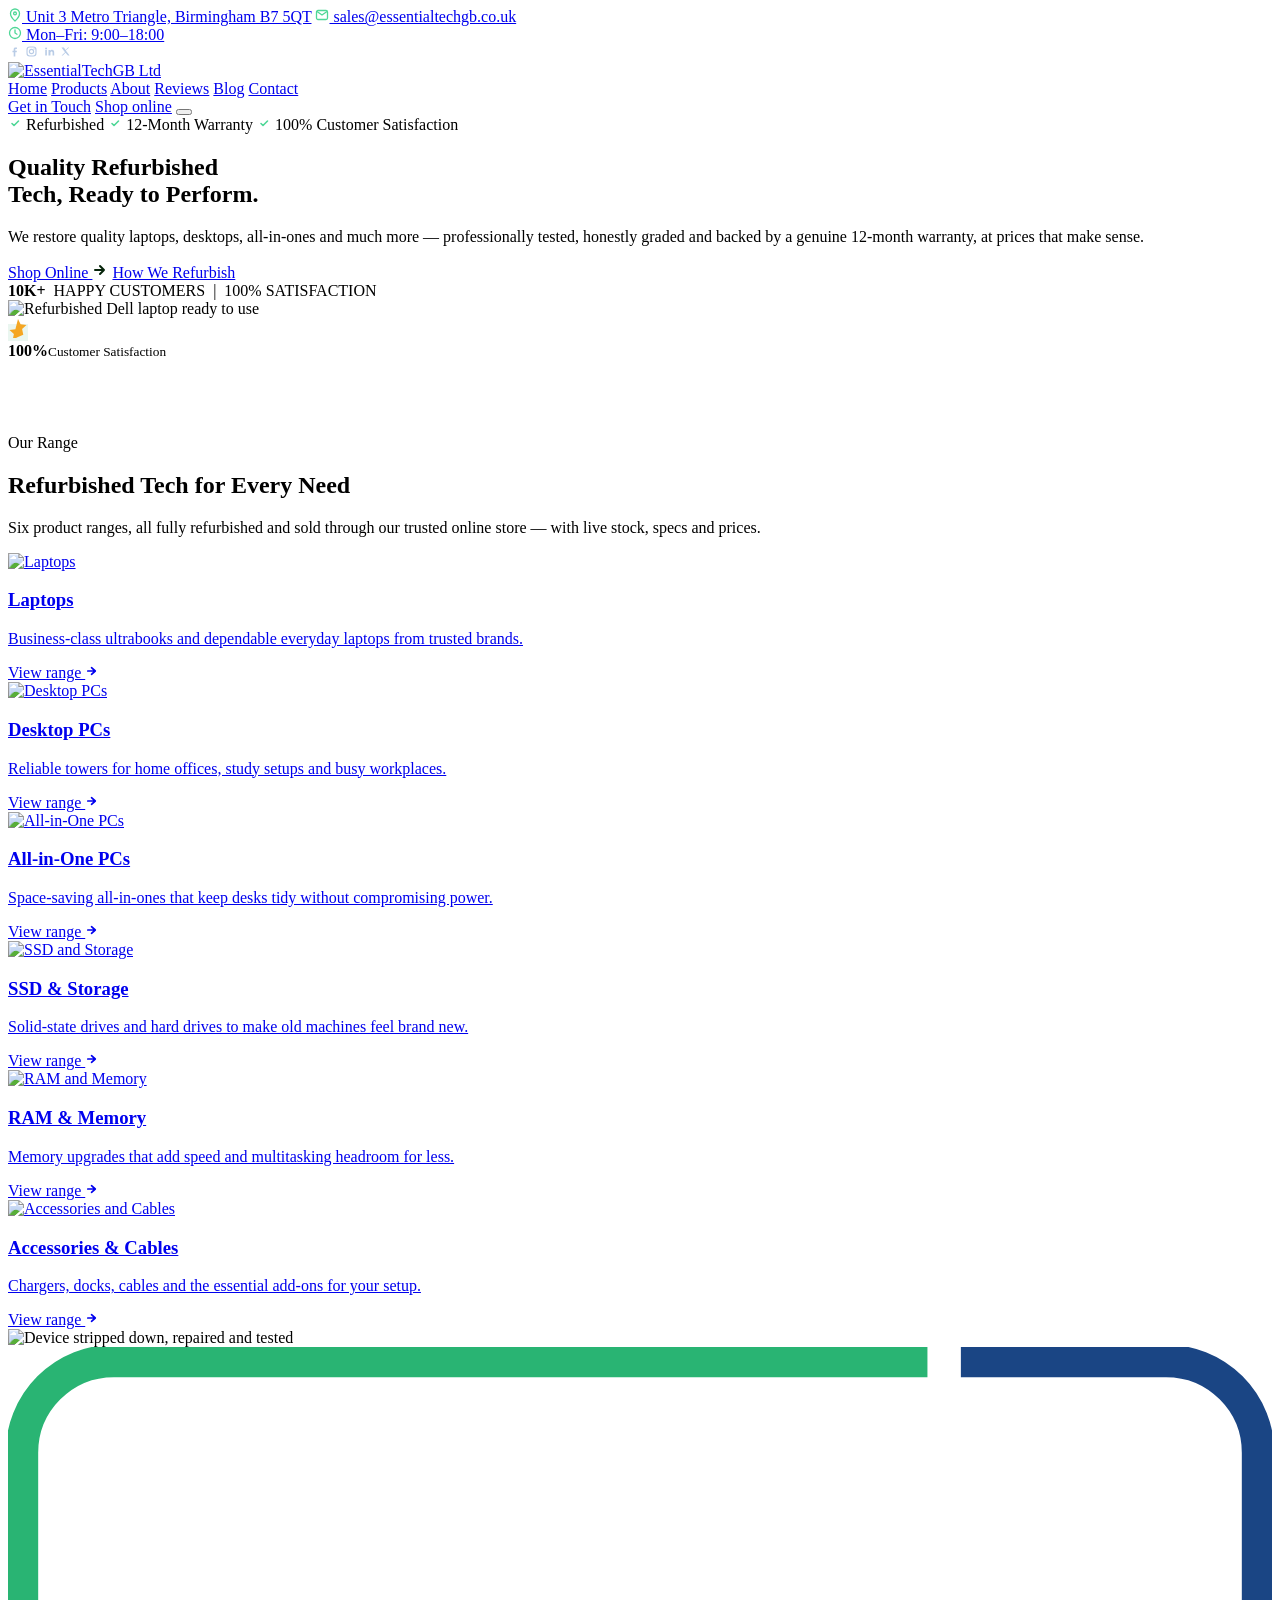
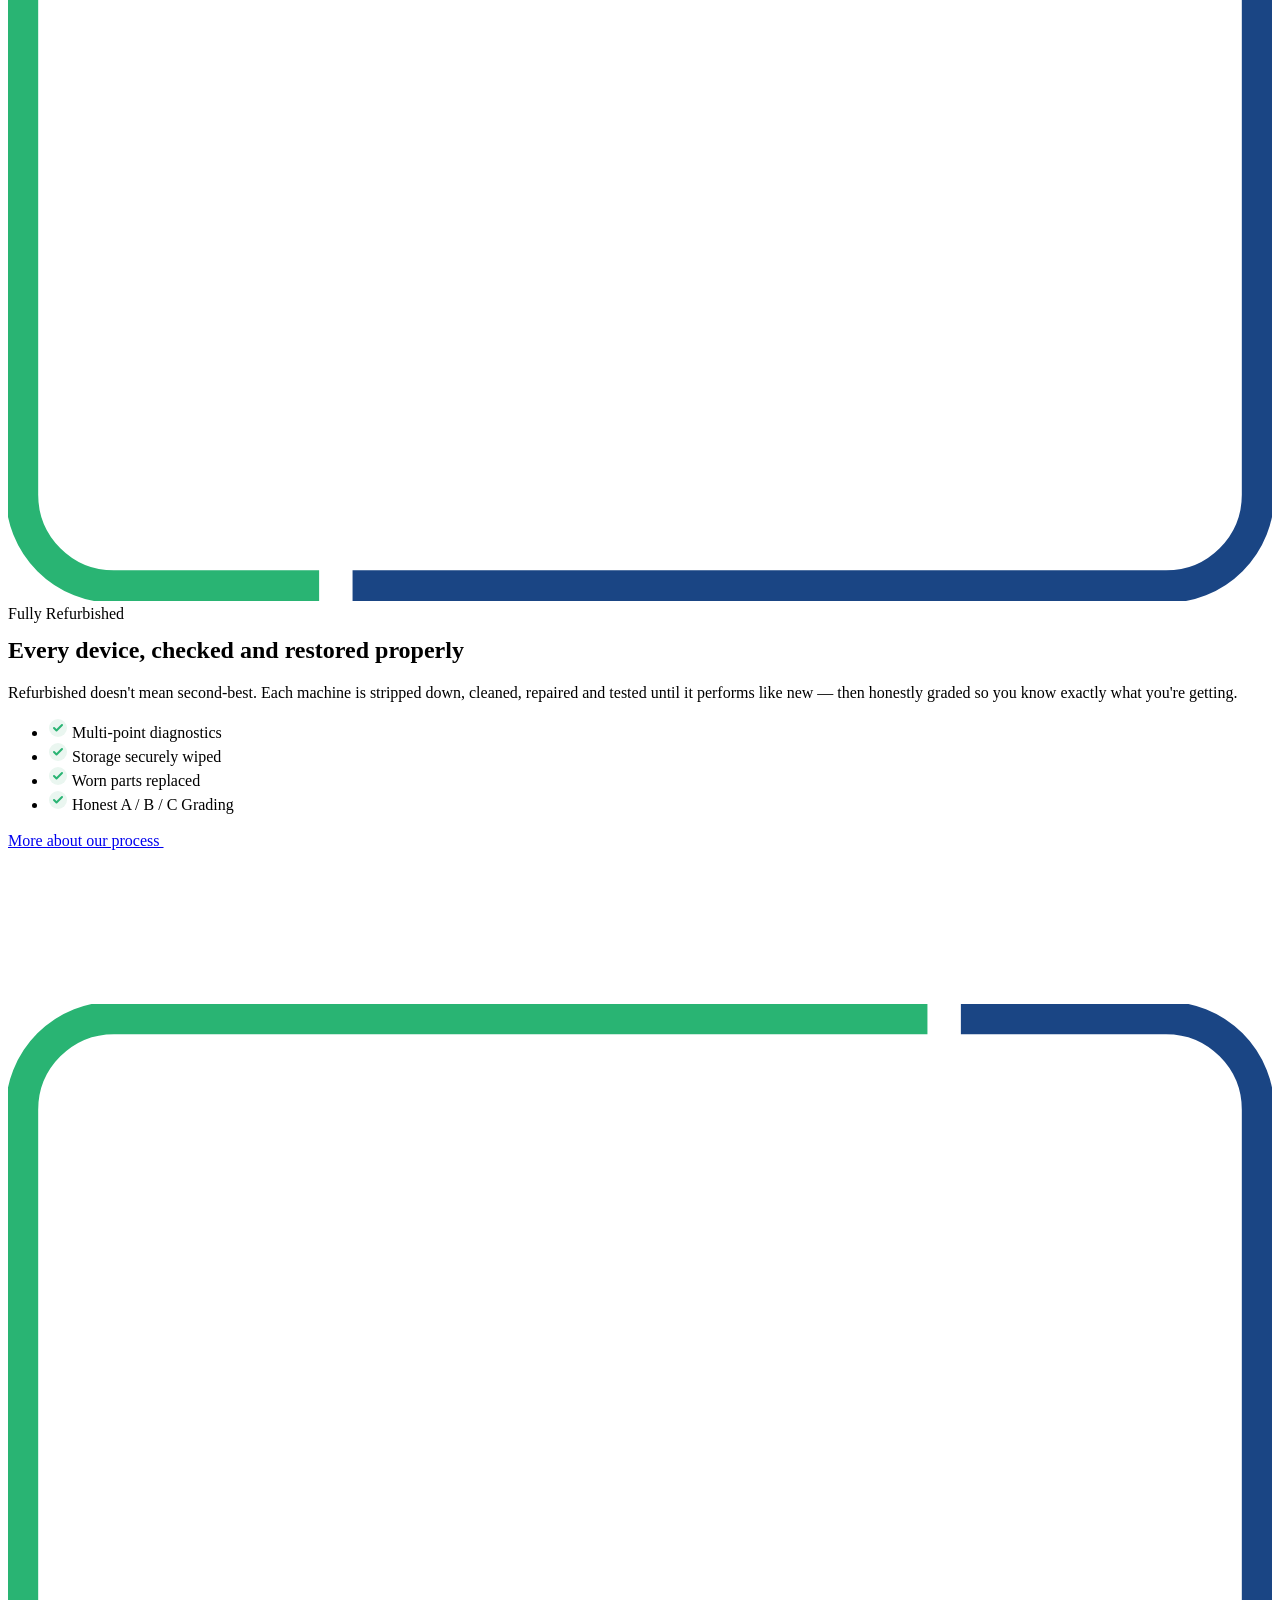
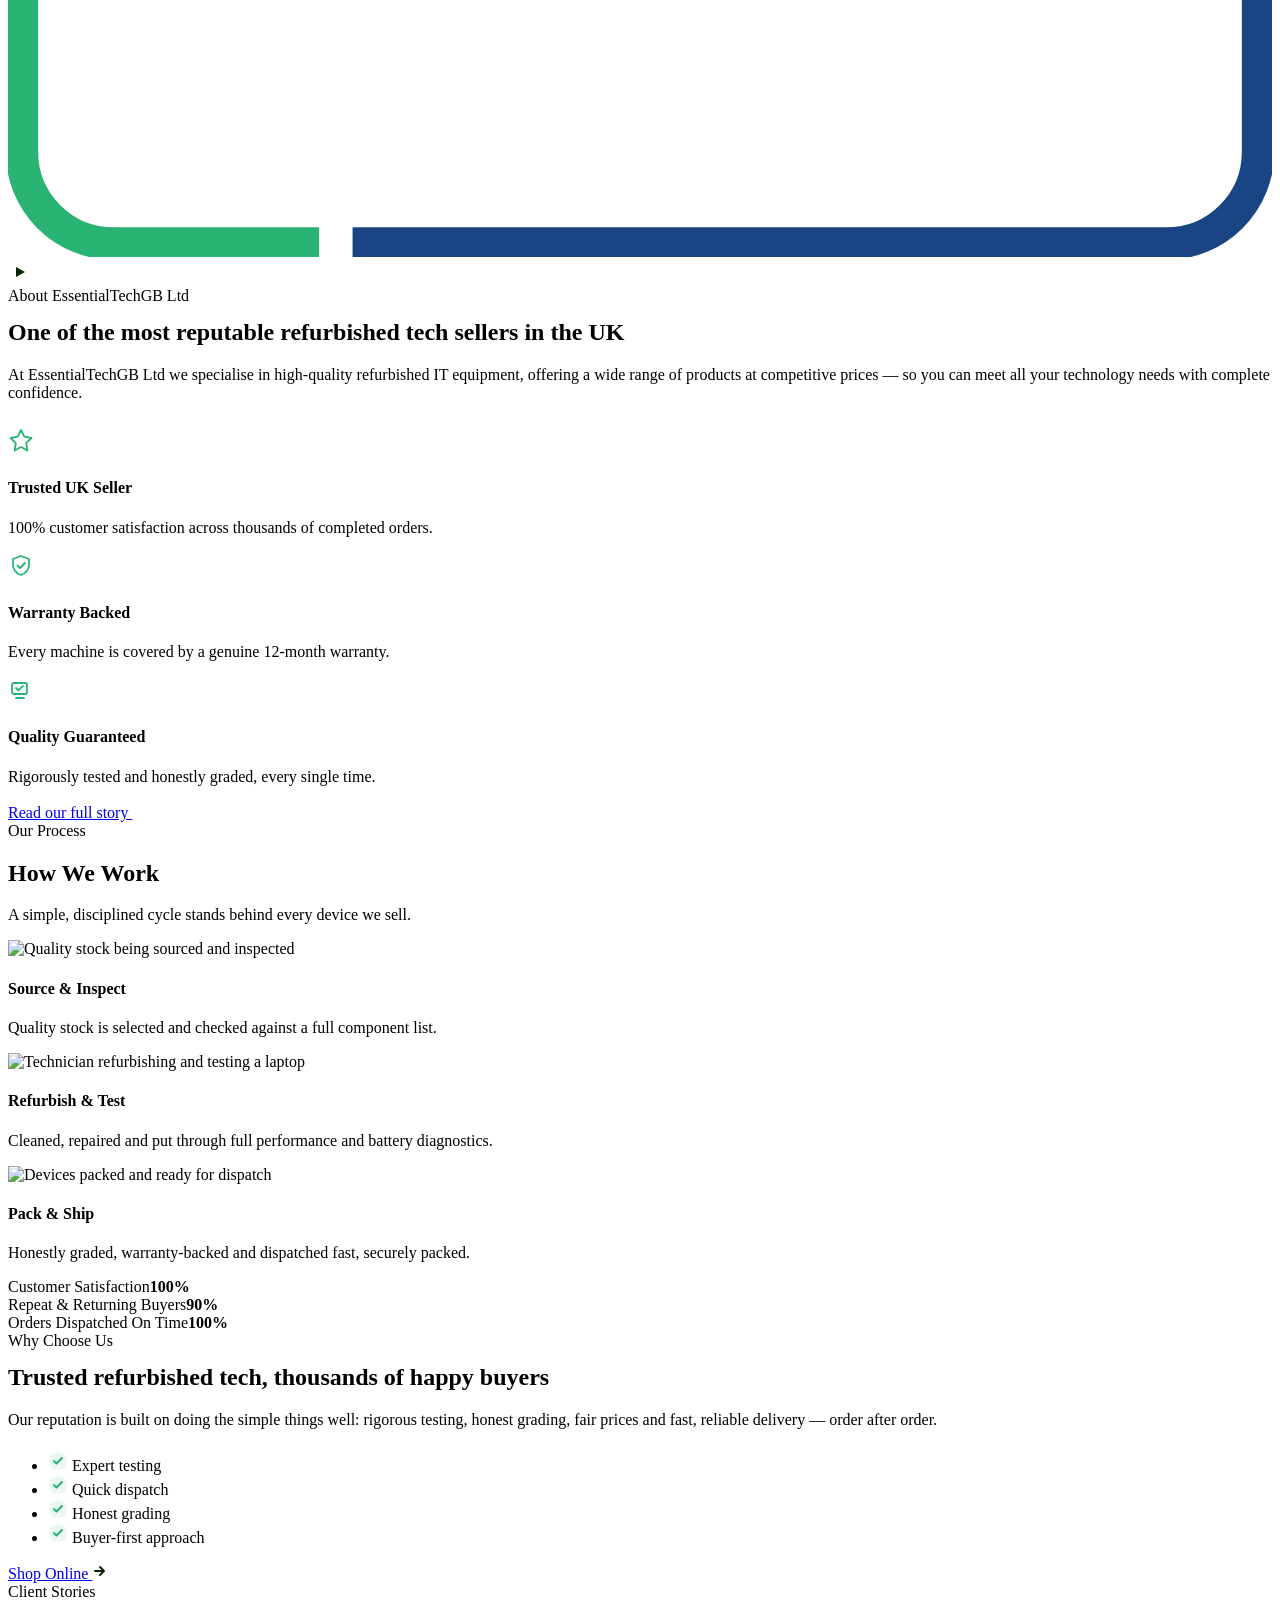
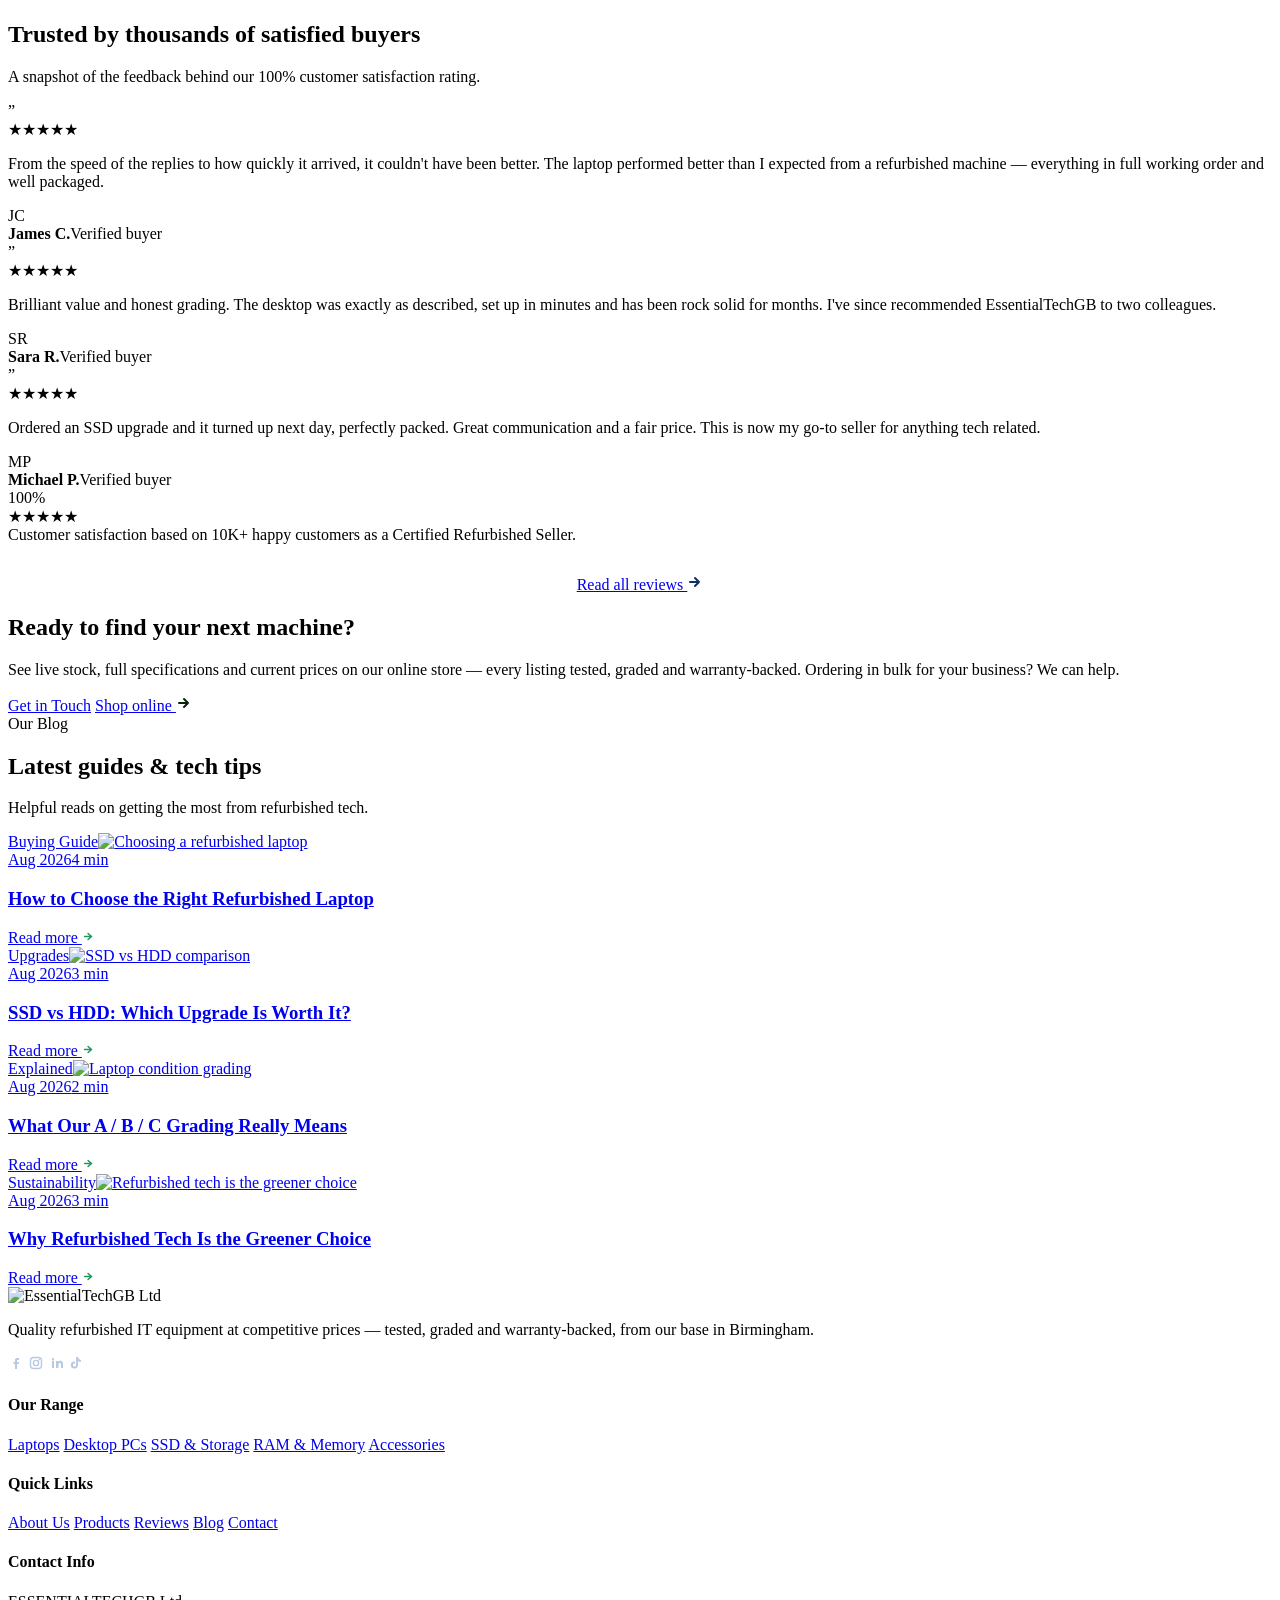
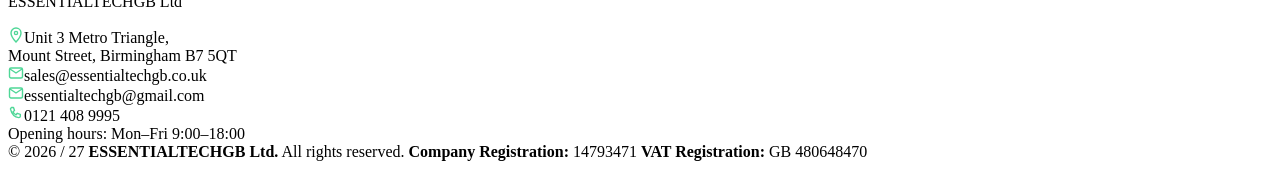
==== index.html @ 32bff48b "Add files via upload" ====
<!DOCTYPE html>
<html lang="en">
<head>
<meta charset="UTF-8">
<meta name="viewport" content="width=device-width, initial-scale=1.0">
<title>EssentialTechGB Ltd — Quality Refurbished IT Equipment | Birmingham</title>
<meta name="description" content="EssentialTechGB Ltd — quality refurbished laptops, desktops and accessories, tested, graded and backed by a 12-month warranty. Birmingham, UK.">
<link rel="preconnect" href="https://fonts.googleapis.com">
<link rel="preconnect" href="https://fonts.gstatic.com" crossorigin>
<link href="https://fonts.googleapis.com/css2?family=Poppins:wght@400;500;600;700;800&family=Open+Sans:wght@400;500;600;700&display=swap" rel="stylesheet">
<link rel="stylesheet" href="css/style.css">
</head>
<body>

<!-- TOP BAR -->
<div class="topbar">
  <div class="wrap">
    <div class="tb-l">
      <a href="contact.html"><svg width="14" height="14" viewBox="0 0 14 14" fill="none"><path d="M7 1c2.5 0 4.5 2 4.5 4.5C11.5 9 7 13 7 13S2.5 9 2.5 5.5C2.5 3 4.5 1 7 1z" stroke="#4FD797" stroke-width="1.3"/><circle cx="7" cy="5.4" r="1.4" stroke="#4FD797" stroke-width="1.3"/></svg> Unit 3 Metro Triangle, Birmingham B7 5QT</a>
      <a href="mailto:sales@essentialtechgb.co.uk"><svg width="14" height="14" viewBox="0 0 14 14" fill="none"><rect x="1.5" y="2.5" width="11" height="9" rx="1.5" stroke="#4FD797" stroke-width="1.3"/><path d="M2 3.5L7 7l5-3.5" stroke="#4FD797" stroke-width="1.3"/></svg> sales@essentialtechgb.co.uk</a>
    </div>
    <div class="tb-r">
      <a href="#"><svg width="14" height="14" viewBox="0 0 14 14" fill="none"><circle cx="7" cy="7" r="5.5" stroke="#4FD797" stroke-width="1.3"/><path d="M7 4v3l2 1.2" stroke="#4FD797" stroke-width="1.3" stroke-linecap="round"/></svg><span> Mon–Fri: 9:00–18:00</span></a>
      <div class="soc">
        <a href="#" aria-label="Facebook"><svg width="13" height="13" viewBox="0 0 16 16" fill="#B9CCE6"><path d="M9 5.5V7h2l-.3 2H9v5H7V9H5.5V7H7V5.2C7 3.7 7.8 3 9.2 3H11v2H9.6c-.4 0-.6.2-.6.5z"/></svg></a>
        <a href="#" aria-label="Instagram"><svg width="13" height="13" viewBox="0 0 16 16" fill="none"><rect x="2.5" y="2.5" width="11" height="11" rx="3.2" stroke="#B9CCE6" stroke-width="1.4"/><circle cx="8" cy="8" r="2.6" stroke="#B9CCE6" stroke-width="1.4"/><circle cx="11.2" cy="4.8" r=".8" fill="#B9CCE6"/></svg></a>
        <a href="#" aria-label="LinkedIn"><svg width="13" height="13" viewBox="0 0 16 16" fill="#B9CCE6"><path d="M4 6h2v7H4V6zm1-3a1.2 1.2 0 110 2.4A1.2 1.2 0 015 3zm3 3h2v1c.4-.7 1.2-1.2 2.3-1.2 2 0 2.7 1.2 2.7 3.3V13h-2V9.5c0-.9-.3-1.6-1.2-1.6s-1.4.7-1.4 1.6V13H8V6z"/></svg></a>
        <a href="#" aria-label="X"><svg width="13" height="13" viewBox="0 0 16 16" fill="#B9CCE6"><path d="M3 3l4.4 6L3.2 13h1.5l3.3-3.6L11 13h2l-4.6-6.3L12.6 3h-1.5L8.2 6.3 6 3H3z"/></svg></a>
      </div>
    </div>
  </div>
</div>

<!-- HEADER -->
<header id="header">
  <div class="wrap">
    <a class="brand" href="index.html"><img src="assets/images/logo.png" alt="EssentialTechGB Ltd"></a>
    <nav class="mainnav" id="nav">
      <a href="index.html" class="active">Home</a>
      <a href="products.html">Products</a>
      <a href="about.html">About</a>
      <a href="reviews.html">Reviews</a>
      <a href="blog.html">Blog</a>
      <a href="contact.html">Contact</a>
    </nav>
    <div class="head-right">
      <a class="btn btn-outline btn-sm" href="contact.html?type=quote">Get in Touch</a>
      <a class="btn btn-primary btn-sm" href="https://www.ebay.co.uk/str/everydayneed" target="_blank" rel="noopener">Shop online</a>
      <button class="burger" id="burger" aria-label="Menu"><span></span><span></span><span></span></button>
    </div>
  </div>
</header>

<!-- HERO -->
<section class="hero" id="top">
  <div class="wrap">
    <div class="hero-copy">
      <div class="pills reveal">
        <span class="pill"><svg width="14" height="14" viewBox="0 0 14 14" fill="none"><path d="M4 7.5l2 2 4.5-4.5" stroke="#4FD797" stroke-width="1.6" stroke-linecap="round" stroke-linejoin="round"/></svg> Refurbished</span>
        <span class="pill"><svg width="14" height="14" viewBox="0 0 14 14" fill="none"><path d="M4 7.5l2 2 4.5-4.5" stroke="#4FD797" stroke-width="1.6" stroke-linecap="round" stroke-linejoin="round"/></svg> 12-Month Warranty</span>
        <span class="pill"><svg width="14" height="14" viewBox="0 0 14 14" fill="none"><path d="M4 7.5l2 2 4.5-4.5" stroke="#4FD797" stroke-width="1.6" stroke-linecap="round" stroke-linejoin="round"/></svg> 100% Customer Satisfaction</span>
      </div>
      <h1 class="reveal d1">Quality Refurbished<br>Tech, <span class="hl">Ready to Perform.</span></h1>
      <p class="lede reveal d2">We restore quality laptops, desktops, all-in-ones and much more — professionally tested, honestly graded and backed by a genuine 12-month warranty, at prices that make sense.</p>
      <div class="cta-row reveal d2">
        <a class="btn btn-primary" href="https://www.ebay.co.uk/str/everydayneed" target="_blank" rel="noopener">Shop Online <svg class="arw" width="16" height="16" viewBox="0 0 16 16" fill="none"><path d="M3 8h9M8 4l4 4-4 4" stroke="#06240a" stroke-width="2" stroke-linecap="round" stroke-linejoin="round"/></svg></a>
        <a class="btn btn-outline-light" href="#process">How We Refurbish</a>
      </div>
      <div class="slide-count reveal d3"><b>10K+</b> &nbsp;HAPPY CUSTOMERS &nbsp;|&nbsp; 100% SATISFACTION</div>
    </div>
    <div class="hero-visual reveal d1">
      <div class="hero-photo">
        <img src="assets/images/hero-laptop.png" alt="Refurbished Dell laptop ready to use">
        <div class="float-badge fb-1"><span class="ic" style="background:#EAF6F0"><svg width="20" height="20" viewBox="0 0 20 20" fill="none"><path d="M10 1l2.6 5.3 5.9.6-4.4 4 1.2 5.8L10 19l-5.3 2.7 1.2-5.8-4.4-4 5.9-.6L10 1z" fill="#F5A623"/></svg></span><div><b>100%</b><small>Customer Satisfaction</small></div></div>
      </div>
    </div>
  </div>
  <div class="hero-shape"><svg viewBox="0 0 1440 70" preserveAspectRatio="none" style="width:100%;height:70px"><path d="M0 70h1440V22C1080 56 720 2 360 18 240 24 120 36 0 22v48z" fill="#fff"/></svg></div>
</section>

<!-- SERVICES / PRODUCT RANGE (6) -->
<section class="sec" id="services">
  <div class="wrap">
    <div class="sec-head center reveal">
      <span class="eyebrow center">Our Range</span>
      <h2>Refurbished Tech for Every Need</h2>
      <p>Six product ranges, all fully refurbished and sold through our trusted online store — with live stock, specs and prices.</p>
    </div>
    <div class="svc-grid">
      <a class="svc reveal" href="products.html#laptops">
        <div class="top"><img src="assets/images/categories/laptops.jpg" alt="Laptops"></div>
        <div class="body"><h3>Laptops</h3><p>Business-class ultrabooks and dependable everyday laptops from trusted brands.</p><span class="go">View range <svg class="arw" width="14" height="14" viewBox="0 0 15 15" fill="none"><path d="M3 7.5h8M7 4l4 3.5-4 3.5" stroke="currentColor" stroke-width="1.8" stroke-linecap="round" stroke-linejoin="round"/></svg></span></div>
      </a>
      <a class="svc reveal d1" href="products.html#desktops">
        <div class="top"><img src="assets/images/categories/desktops.jpg" alt="Desktop PCs"></div>
        <div class="body"><h3>Desktop PCs</h3><p>Reliable towers for home offices, study setups and busy workplaces.</p><span class="go">View range <svg class="arw" width="14" height="14" viewBox="0 0 15 15" fill="none"><path d="M3 7.5h8M7 4l4 3.5-4 3.5" stroke="currentColor" stroke-width="1.8" stroke-linecap="round" stroke-linejoin="round"/></svg></span></div>
      </a>
      <a class="svc reveal d2" href="products.html#allinone">
        <div class="top"><img src="assets/images/categories/allinone.jpg" alt="All-in-One PCs"></div>
        <div class="body"><h3>All-in-One PCs</h3><p>Space-saving all-in-ones that keep desks tidy without compromising power.</p><span class="go">View range <svg class="arw" width="14" height="14" viewBox="0 0 15 15" fill="none"><path d="M3 7.5h8M7 4l4 3.5-4 3.5" stroke="currentColor" stroke-width="1.8" stroke-linecap="round" stroke-linejoin="round"/></svg></span></div>
      </a>
      <a class="svc reveal" href="products.html#storage">
        <div class="top"><img src="assets/images/categories/ssd.jpg" alt="SSD and Storage"></div>
        <div class="body"><h3>SSD &amp; Storage</h3><p>Solid-state drives and hard drives to make old machines feel brand new.</p><span class="go">View range <svg class="arw" width="14" height="14" viewBox="0 0 15 15" fill="none"><path d="M3 7.5h8M7 4l4 3.5-4 3.5" stroke="currentColor" stroke-width="1.8" stroke-linecap="round" stroke-linejoin="round"/></svg></span></div>
      </a>
      <a class="svc reveal d1" href="products.html#memory">
        <div class="top"><img src="assets/images/categories/ram.jpg" alt="RAM and Memory"></div>
        <div class="body"><h3>RAM &amp; Memory</h3><p>Memory upgrades that add speed and multitasking headroom for less.</p><span class="go">View range <svg class="arw" width="14" height="14" viewBox="0 0 15 15" fill="none"><path d="M3 7.5h8M7 4l4 3.5-4 3.5" stroke="currentColor" stroke-width="1.8" stroke-linecap="round" stroke-linejoin="round"/></svg></span></div>
      </a>
      <a class="svc reveal d2" href="products.html#accessories">
        <div class="top"><img src="assets/images/categories/accessories.jpg" alt="Accessories and Cables"></div>
        <div class="body"><h3>Accessories &amp; Cables</h3><p>Chargers, docks, cables and the essential add-ons for your setup.</p><span class="go">View range <svg class="arw" width="14" height="14" viewBox="0 0 15 15" fill="none"><path d="M3 7.5h8M7 4l4 3.5-4 3.5" stroke="currentColor" stroke-width="1.8" stroke-linecap="round" stroke-linejoin="round"/></svg></span></div>
      </a>
    </div>
  </div>
</section>

<!-- REFURB / SHIELD -->
<section class="sec paper">
  <div class="wrap split">
    <div class="split-media reveal">
      <div class="corner-frame corner-frame-padded">
        <img src="assets/images/process/repair-detail.jpg" alt="Device stripped down, repaired and tested">
        <svg class="corner-frame-svg" viewBox="0 0 1361 919" aria-hidden="true">
          <path d="M335,904 L114,904 A99,99 0 0 1 15,805 L15,114 A99,99 0 0 1 114,15 L990,15" fill="none" stroke="#29B473" stroke-width="35" stroke-linecap=""/>
          <path d="M1026,15 L1247,15 A99,99 0 0 1 1346,114 L1346,805 A99,99 0 0 1 1247,904 L371,904" fill="none" stroke="#1A4584" stroke-width="35" stroke-linecap=""/>
        </svg>
      </div>
    </div>
    <div class="reveal d1">
      <span class="eyebrow">Fully Refurbished</span>
      <h2 style="margin-top:14px">Every device, checked and restored properly</h2>
      <p style="color:var(--slate);margin-top:14px">Refurbished doesn't mean second-best. Each machine is stripped down, cleaned, repaired and tested until it performs like new — then honestly graded so you know exactly what you're getting.</p>
      <ul class="checklist">
        <li><svg width="20" height="20" viewBox="0 0 20 20" fill="none"><circle cx="10" cy="10" r="9" fill="#EAF6F0"/><path d="M6 10l2.5 2.5L14 7" stroke="#29B473" stroke-width="2" stroke-linecap="round" stroke-linejoin="round"/></svg> Multi-point diagnostics</li>
        <li><svg width="20" height="20" viewBox="0 0 20 20" fill="none"><circle cx="10" cy="10" r="9" fill="#EAF6F0"/><path d="M6 10l2.5 2.5L14 7" stroke="#29B473" stroke-width="2" stroke-linecap="round" stroke-linejoin="round"/></svg> Storage securely wiped</li>
        <li><svg width="20" height="20" viewBox="0 0 20 20" fill="none"><circle cx="10" cy="10" r="9" fill="#EAF6F0"/><path d="M6 10l2.5 2.5L14 7" stroke="#29B473" stroke-width="2" stroke-linecap="round" stroke-linejoin="round"/></svg> Worn parts replaced</li>
        <li><svg width="20" height="20" viewBox="0 0 20 20" fill="none"><circle cx="10" cy="10" r="9" fill="#EAF6F0"/><path d="M6 10l2.5 2.5L14 7" stroke="#29B473" stroke-width="2" stroke-linecap="round" stroke-linejoin="round"/></svg> Honest A / B / C Grading</li>
      </ul>
      <a class="btn btn-navy" href="about.html">More about our process <svg class="arw" width="16" height="16" viewBox="0 0 16 16" fill="none"><path d="M3 8h9M8 4l4 4-4 4" stroke="#fff" stroke-width="2" stroke-linecap="round" stroke-linejoin="round"/></svg></a>
    </div>
  </div>
</section>

<!-- ABOUT teaser -->
<section class="sec" id="about">
  <div class="wrap about">
    <div class="about-media reveal">
      <div class="corner-frame corner-frame-padded">
        <video class="hex-video" muted playsinline loop preload="metadata"><source src="assets/video/about-teaser.mp4" type="video/mp4"></video>
        <svg class="corner-frame-svg" viewBox="0 0 1361 919" aria-hidden="true">
          <path d="M335,904 L114,904 A99,99 0 0 1 15,805 L15,114 A99,99 0 0 1 114,15 L990,15" fill="none" stroke="#29B473" stroke-width="35"/>
          <path d="M1026,15 L1247,15 A99,99 0 0 1 1346,114 L1346,805 A99,99 0 0 1 1247,904 L371,904" fill="none" stroke="#1A4584" stroke-width="35"/>
        </svg>
        <div class="play" title="Play"><svg width="22" height="22" viewBox="0 0 22 22" fill="none"><path d="M8 6l9 5-9 5V6z" fill="#06240a"/></svg></div>
      </div>
    </div>
    <div class="reveal d1">
      <span class="eyebrow">About EssentialTechGB Ltd</span>
      <h2 style="margin-top:14px">One of the most reputable refurbished tech sellers in the UK</h2>
      <p style="color:var(--slate);margin:14px 0 26px">At EssentialTechGB Ltd we specialise in high-quality refurbished IT equipment, offering a wide range of products at competitive prices — so you can meet all your technology needs with complete confidence.</p>
      <div class="feat">
        <div class="fic"><svg width="26" height="26" viewBox="0 0 26 26" fill="none"><path d="M13 2l3.3 6.7L23.5 10l-5.3 5.1 1.2 7.4L13 19l-6.4 3.5 1.2-7.4L2.5 10l7.2-1.3L13 2z" stroke="#29B473" stroke-width="1.8" stroke-linejoin="round"/></svg></div>
        <div><h4>Trusted UK Seller</h4><p>100% customer satisfaction across thousands of completed orders.</p></div>
      </div>
      <div class="feat">
        <div class="fic"><svg width="26" height="26" viewBox="0 0 26 26" fill="none"><path d="M13 3l8 3v5.5c0 5.2-3.5 8.9-8 10.5-4.5-1.6-8-5.3-8-10.5V6l8-3z" stroke="#29B473" stroke-width="1.8"/><path d="M9.5 12.5l2.5 2.5 5-5" stroke="#29B473" stroke-width="1.8" stroke-linecap="round" stroke-linejoin="round"/></svg></div>
        <div><h4>Warranty Backed</h4><p>Every machine is covered by a genuine 12-month warranty.</p></div>
      </div>
      <div class="feat">
        <div class="fic"><svg width="26" height="26" viewBox="0 0 26 26" fill="none"><rect x="4" y="6" width="15" height="11" rx="2" stroke="#29B473" stroke-width="1.8"/><path d="M8 21h8" stroke="#29B473" stroke-width="1.8" stroke-linecap="round"/><path d="M8 11l2.2 2.2L15 9" stroke="#29B473" stroke-width="1.8" stroke-linecap="round" stroke-linejoin="round"/></svg></div>
        <div><h4>Quality Guaranteed</h4><p>Rigorously tested and honestly graded, every single time.</p></div>
      </div>
      <a class="btn btn-navy" href="about.html" style="margin-top:8px">Read our full story <svg class="arw" width="16" height="16" viewBox="0 0 16 16" fill="none"><path d="M3 8h9M8 4l4 4-4 4" stroke="#fff" stroke-width="2" stroke-linecap="round" stroke-linejoin="round"/></svg></a>
    </div>
  </div>
</section>

<!-- PROCESS -->
<section class="sec process" id="process">
  <div class="wrap">
    <div class="sec-head center reveal">
      <span class="eyebrow center on-dark">Our Process</span>
      <h2>How We Work</h2>
      <p>A simple, disciplined cycle stands behind every device we sell.</p>
    </div>
    <div class="steps">
      <div class="pstep reveal">
        <div class="circle"><img src="assets/images/others/Source _Inspect.png" alt="Quality stock being sourced and inspected"></div>
        <h4>Source &amp; Inspect</h4><p>Quality stock is selected and checked against a full component list.</p>
      </div>
      <div class="pstep reveal d1">
        <div class="circle"><img src="assets/images/others/Refurbish_Test.png" alt="Technician refurbishing and testing a laptop"></div>
        <h4>Refurbish &amp; Test</h4><p>Cleaned, repaired and put through full performance and battery diagnostics.</p>
      </div>
      <div class="pstep reveal d2">
        <div class="circle"><img src="assets/images/others/pack_ship.png" alt="Devices packed and ready for dispatch"></div>
        <h4>Pack &amp; Ship</h4><p>Honestly graded, warranty-backed and dispatched fast, securely packed.</p>
      </div>
    </div>
  </div>
</section>

<!-- WHY / MILESTONE -->
<section class="sec paper">
  <div class="wrap why">
    <div class="skillcard reveal" id="skillcard">
      <div class="skill"><div class="lab"><span>Customer Satisfaction</span><b>100%</b></div><div class="bar"><span style="--w:100%"></span></div></div>
      <div class="skill"><div class="lab"><span>Repeat &amp; Returning Buyers</span><b>90%</b></div><div class="bar"><span style="--w:90%"></span></div></div>
      <div class="skill"><div class="lab"><span>Orders Dispatched On Time</span><b>100%</b></div><div class="bar"><span style="--w:100%"></span></div></div>
    </div>
    <div class="reveal d1">
      <span class="eyebrow">Why Choose Us</span>
      <h2 style="margin-top:14px">Trusted refurbished tech, thousands of happy buyers</h2>
      <p style="color:var(--slate);margin:14px 0 22px">Our reputation is built on doing the simple things well: rigorous testing, honest grading, fair prices and fast, reliable delivery — order after order.</p>
      <ul class="checklist">
        <li><svg width="20" height="20" viewBox="0 0 20 20" fill="none"><circle cx="10" cy="10" r="9" fill="#EAF6F0"/><path d="M6 10l2.5 2.5L14 7" stroke="#29B473" stroke-width="2" stroke-linecap="round" stroke-linejoin="round"/></svg> Expert testing</li>
        <li><svg width="20" height="20" viewBox="0 0 20 20" fill="none"><circle cx="10" cy="10" r="9" fill="#EAF6F0"/><path d="M6 10l2.5 2.5L14 7" stroke="#29B473" stroke-width="2" stroke-linecap="round" stroke-linejoin="round"/></svg> Quick dispatch</li>
        <li><svg width="20" height="20" viewBox="0 0 20 20" fill="none"><circle cx="10" cy="10" r="9" fill="#EAF6F0"/><path d="M6 10l2.5 2.5L14 7" stroke="#29B473" stroke-width="2" stroke-linecap="round" stroke-linejoin="round"/></svg> Honest grading</li>
        <li><svg width="20" height="20" viewBox="0 0 20 20" fill="none"><circle cx="10" cy="10" r="9" fill="#EAF6F0"/><path d="M6 10l2.5 2.5L14 7" stroke="#29B473" stroke-width="2" stroke-linecap="round" stroke-linejoin="round"/></svg> Buyer-first approach</li>
      </ul>
      <a class="btn btn-primary" href="https://www.ebay.co.uk/str/everydayneed" target="_blank" rel="noopener">Shop Online <svg class="arw" width="16" height="16" viewBox="0 0 16 16" fill="none"><path d="M3 8h9M8 4l4 4-4 4" stroke="#06240a" stroke-width="2" stroke-linecap="round" stroke-linejoin="round"/></svg></a>
    </div>
  </div>
</section>

<!-- TESTIMONIALS -->
<section class="sec" id="reviews">
  <div class="wrap">
    <div class="sec-head center reveal">
      <span class="eyebrow center">Client Stories</span>
      <h2>Trusted by thousands of satisfied buyers</h2>
      <p>A snapshot of the feedback behind our 100% customer satisfaction rating.</p>
    </div>
    <div class="rev-grid">
      <div class="review reveal"><span class="quote">”</span><div class="stars">★★★★★</div><p>From the speed of the replies to how quickly it arrived, it couldn't have been better. The laptop performed better than I expected from a refurbished machine — everything in full working order and well packaged.</p><div class="reviewer"><div class="av">JC</div><div><b>James C.</b><span>Verified buyer</span></div></div></div>
      <div class="review reveal d1"><span class="quote">”</span><div class="stars">★★★★★</div><p>Brilliant value and honest grading. The desktop was exactly as described, set up in minutes and has been rock solid for months. I've since recommended EssentialTechGB to two colleagues.</p><div class="reviewer"><div class="av">SR</div><div><b>Sara R.</b><span>Verified buyer</span></div></div></div>
      <div class="review reveal d2"><span class="quote">”</span><div class="stars">★★★★★</div><p>Ordered an SSD upgrade and it turned up next day, perfectly packed. Great communication and a fair price. This is now my go-to seller for anything tech related.</p><div class="reviewer"><div class="av">MP</div><div><b>Michael P.</b><span>Verified buyer</span></div></div></div>
    </div>
    <div class="rating-badge reveal">
      <div class="score">100%</div>
      <div class="rb-txt"><span class="stars">★★★★★</span><br>Customer satisfaction based on 10K+ happy customers as a Certified Refurbished Seller.</div>
    </div>
    <div style="text-align:center;margin-top:30px" class="reveal">
      <a class="btn btn-outline" href="reviews.html">Read all reviews <svg class="arw" width="16" height="16" viewBox="0 0 16 16" fill="none"><path d="M3 8h9M8 4l4 4-4 4" stroke="#0F305F" stroke-width="2" stroke-linecap="round" stroke-linejoin="round"/></svg></a>
    </div>
  </div>
</section>

<!-- CTA -->
<div class="ctaband">
  <div class="inner reveal">
    <div>
      <h2>Ready to find your next machine?</h2>
      <p>See live stock, full specifications and current prices on our online store — every listing tested, graded and warranty-backed. Ordering in bulk for your business? We can help.</p>
    </div>
    <div class="acts">
      <a class="btn btn-light btn-sm" href="contact.html?type=quote">Get in Touch</a>
      <a class="btn btn-primary btn-sm" href="https://www.ebay.co.uk/str/everydayneed" target="_blank" rel="noopener">Shop online <svg class="arw" width="16" height="16" viewBox="0 0 16 16" fill="none"><path d="M3 8h9M8 4l4 4-4 4" stroke="#06240a" stroke-width="2" stroke-linecap="round" stroke-linejoin="round"/></svg></a>
    </div>
  </div>
</div>

<!-- BLOG -->
<section class="sec paper" id="blog">
  <div class="wrap">
    <div class="sec-head center reveal">
      <span class="eyebrow center">Our Blog</span>
      <h2>Latest guides &amp; tech tips</h2>
      <p>Helpful reads on getting the most from refurbished tech.</p>
    </div>
    <div class="blog-grid">
      <a class="post reveal" href="blog-refurbished-laptop-guide.html"><div class="thumb"><span class="cat">Buying Guide</span><img src="assets/images/blog/buying-guide.jpg" alt="Choosing a refurbished laptop" class="thumb-photo"></div><div class="body"><div class="meta"><span>Aug 2026</span><span>4 min</span></div><h3>How to Choose the Right Refurbished Laptop</h3><span class="go">Read more <svg width="13" height="13" viewBox="0 0 15 15" fill="none"><path d="M3 7.5h8M7 4l4 3.5-4 3.5" stroke="#229761" stroke-width="1.8" stroke-linecap="round" stroke-linejoin="round"/></svg></span></div></a>
      <a class="post reveal d1" href="blog-ssd-vs-hdd.html"><div class="thumb"><span class="cat">Upgrades</span><img src="assets/images/blog/ssd-vs-hdd.jpg" alt="SSD vs HDD comparison" class="thumb-photo"></div><div class="body"><div class="meta"><span>Aug 2026</span><span>3 min</span></div><h3>SSD vs HDD: Which Upgrade Is Worth It?</h3><span class="go">Read more <svg width="13" height="13" viewBox="0 0 15 15" fill="none"><path d="M3 7.5h8M7 4l4 3.5-4 3.5" stroke="#229761" stroke-width="1.8" stroke-linecap="round" stroke-linejoin="round"/></svg></span></div></a>
      <a class="post reveal d2" href="blog-grading-explained.html"><div class="thumb"><span class="cat">Explained</span><img src="assets/images/blog/grading-explained.jpg" alt="Laptop condition grading" class="thumb-photo"></div><div class="body"><div class="meta"><span>Aug 2026</span><span>2 min</span></div><h3>What Our A / B / C Grading Really Means</h3><span class="go">Read more <svg width="13" height="13" viewBox="0 0 15 15" fill="none"><path d="M3 7.5h8M7 4l4 3.5-4 3.5" stroke="#229761" stroke-width="1.8" stroke-linecap="round" stroke-linejoin="round"/></svg></span></div></a>
      <a class="post reveal d3" href="blog-refurbished-green-choice.html"><div class="thumb"><span class="cat">Sustainability</span><img src="assets/images/blog/sustainability.jpg" alt="Refurbished tech is the greener choice" class="thumb-photo"></div><div class="body"><div class="meta"><span>Aug 2026</span><span>3 min</span></div><h3>Why Refurbished Tech Is the Greener Choice</h3><span class="go">Read more <svg width="13" height="13" viewBox="0 0 15 15" fill="none"><path d="M3 7.5h8M7 4l4 3.5-4 3.5" stroke="#229761" stroke-width="1.8" stroke-linecap="round" stroke-linejoin="round"/></svg></span></div></a>
    </div>
  </div>
</section>

<!-- FOOTER -->
<footer id="contact">
  <div class="wrap">
    <div class="foot-top">
      <div class="foot-brand">
        <div class="foot-logo-card"><img src="assets/images/footer-logo.png" alt="EssentialTechGB Ltd"></div>
        <p>Quality refurbished IT equipment at competitive prices — tested, graded and warranty-backed, from our base in Birmingham.</p>
        <div class="soc">
          <a href="#" aria-label="Facebook"><svg width="16" height="16" viewBox="0 0 16 16" fill="#B7C9E4"><path d="M9 5.5V7h2l-.3 2H9v5H7V9H5.5V7H7V5.2C7 3.7 7.8 3 9.2 3H11v2H9.6c-.4 0-.6.2-.6.5z"/></svg></a>
          <a href="#" aria-label="Instagram"><svg width="16" height="16" viewBox="0 0 16 16" fill="none"><rect x="2.5" y="2.5" width="11" height="11" rx="3.2" stroke="#B7C9E4" stroke-width="1.4"/><circle cx="8" cy="8" r="2.6" stroke="#B7C9E4" stroke-width="1.4"/><circle cx="11.2" cy="4.8" r=".8" fill="#B7C9E4"/></svg></a>
          <a href="#" aria-label="LinkedIn"><svg width="16" height="16" viewBox="0 0 16 16" fill="#B7C9E4"><path d="M4 6h2v7H4V6zm1-3a1.2 1.2 0 110 2.4A1.2 1.2 0 015 3zm3 3h2v1c.4-.7 1.2-1.2 2.3-1.2 2 0 2.7 1.2 2.7 3.3V13h-2V9.5c0-.9-.3-1.6-1.2-1.6s-1.4.7-1.4 1.6V13H8V6z"/></svg></a>
          <a href="#" aria-label="TikTok"><svg width="16" height="16" viewBox="0 0 16 16" fill="#B7C9E4"><path d="M10 2c.3 1.6 1.3 2.7 2.9 2.9v2c-1.1 0-2.1-.35-2.9-.95V10a3.6 3.6 0 11-3.6-3.6c.2 0 .4 0 .6.05v2.1a1.55 1.55 0 101.1 1.48V2H10z"/></svg></a>
        </div>
      </div>
      <div class="foot-col">
        <h4>Our Range</h4>
        <a href="products.html#laptops">Laptops</a>
        <a href="products.html#desktops">Desktop PCs</a>
        <a href="products.html#storage">SSD &amp; Storage</a>
        <a href="products.html#memory">RAM &amp; Memory</a>
        <a href="products.html#accessories">Accessories</a>
      </div>
      <div class="foot-col">
        <h4>Quick Links</h4>
        <a href="about.html">About Us</a>
        <a href="products.html">Products</a>
        <a href="reviews.html">Reviews</a>
        <a href="blog.html">Blog</a>
        <a href="contact.html">Contact</a>
      </div>
      <div class="foot-col foot-contact">
        <h4>Contact Info</h4>
        <p class="foot-company">ESSENTIALTECHGB Ltd</p>
        <div class="row"><svg width="16" height="16" viewBox="0 0 16 16" fill="none"><path d="M8 1c2.8 0 5 2.2 5 5 0 3.8-5 9-5 9S3 9.8 3 6c0-2.8 2.2-5 5-5z" stroke="#4FD797" stroke-width="1.4"/><circle cx="8" cy="6" r="1.6" stroke="#4FD797" stroke-width="1.4"/></svg><span>Unit 3 Metro Triangle,<br>Mount Street, Birmingham B7 5QT</span></div>
        <div class="row"><svg width="16" height="16" viewBox="0 0 16 16" fill="none"><rect x="1.5" y="3" width="13" height="10" rx="1.5" stroke="#4FD797" stroke-width="1.4"/><path d="M2 4l6 4 6-4" stroke="#4FD797" stroke-width="1.4"/></svg><span>sales@essentialtechgb.co.uk</span></div>
        <div class="row"><svg width="16" height="16" viewBox="0 0 16 16" fill="none"><rect x="1.5" y="3" width="13" height="10" rx="1.5" stroke="#4FD797" stroke-width="1.4"/><path d="M2 4l6 4 6-4" stroke="#4FD797" stroke-width="1.4"/></svg><span>essentialtechgb@gmail.com</span></div>
        <div class="row"><svg width="16" height="16" viewBox="0 0 16 16" fill="none"><path d="M3.5 2.5h2l1 3-1.5 1.2c.6 1.4 1.7 2.5 3.1 3.1l1.2-1.5 3 1v2c0 .8-.7 1.4-1.5 1.3C6.8 12.3 3.7 9.2 2.5 4.2c-.1-.8.5-1.5 1.3-1.5z" stroke="#4FD797" stroke-width="1.4" stroke-linejoin="round"/></svg><span>0121 408 9995</span></div>
        <div class="foot-hours">Opening hours: Mon–Fri 9:00–18:00</div>
      </div>
    </div>
    <div class="foot-bottom">
      <span>© <span class="copy-year">2026 / 27</span> <b>ESSENTIALTECHGB Ltd.</b> All rights reserved.</span>
      <span><b>Company Registration:</b> 14793471</span>
      <span><b>VAT Registration:</b> GB 480648470</span>
    </div>
  </div>
</footer>

<script src="assets/js/main.js"></script>
</body>
</html>
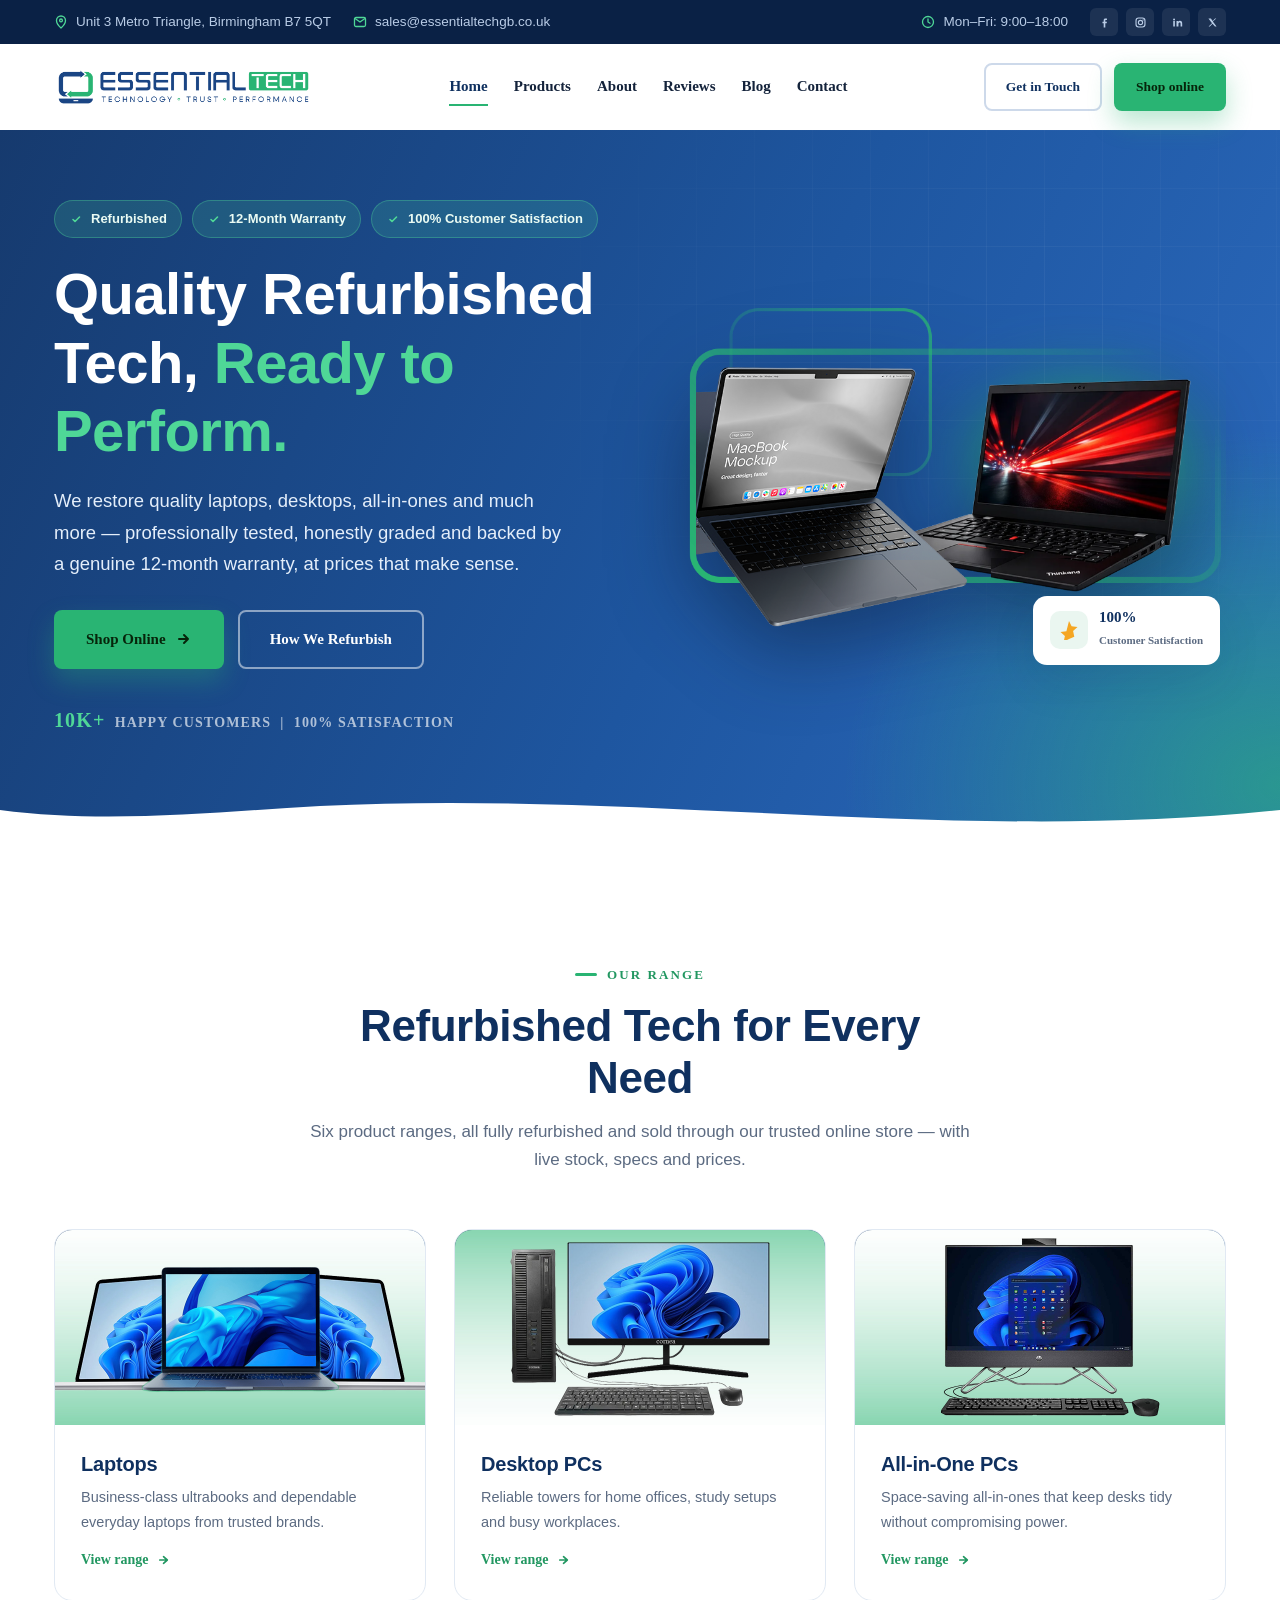
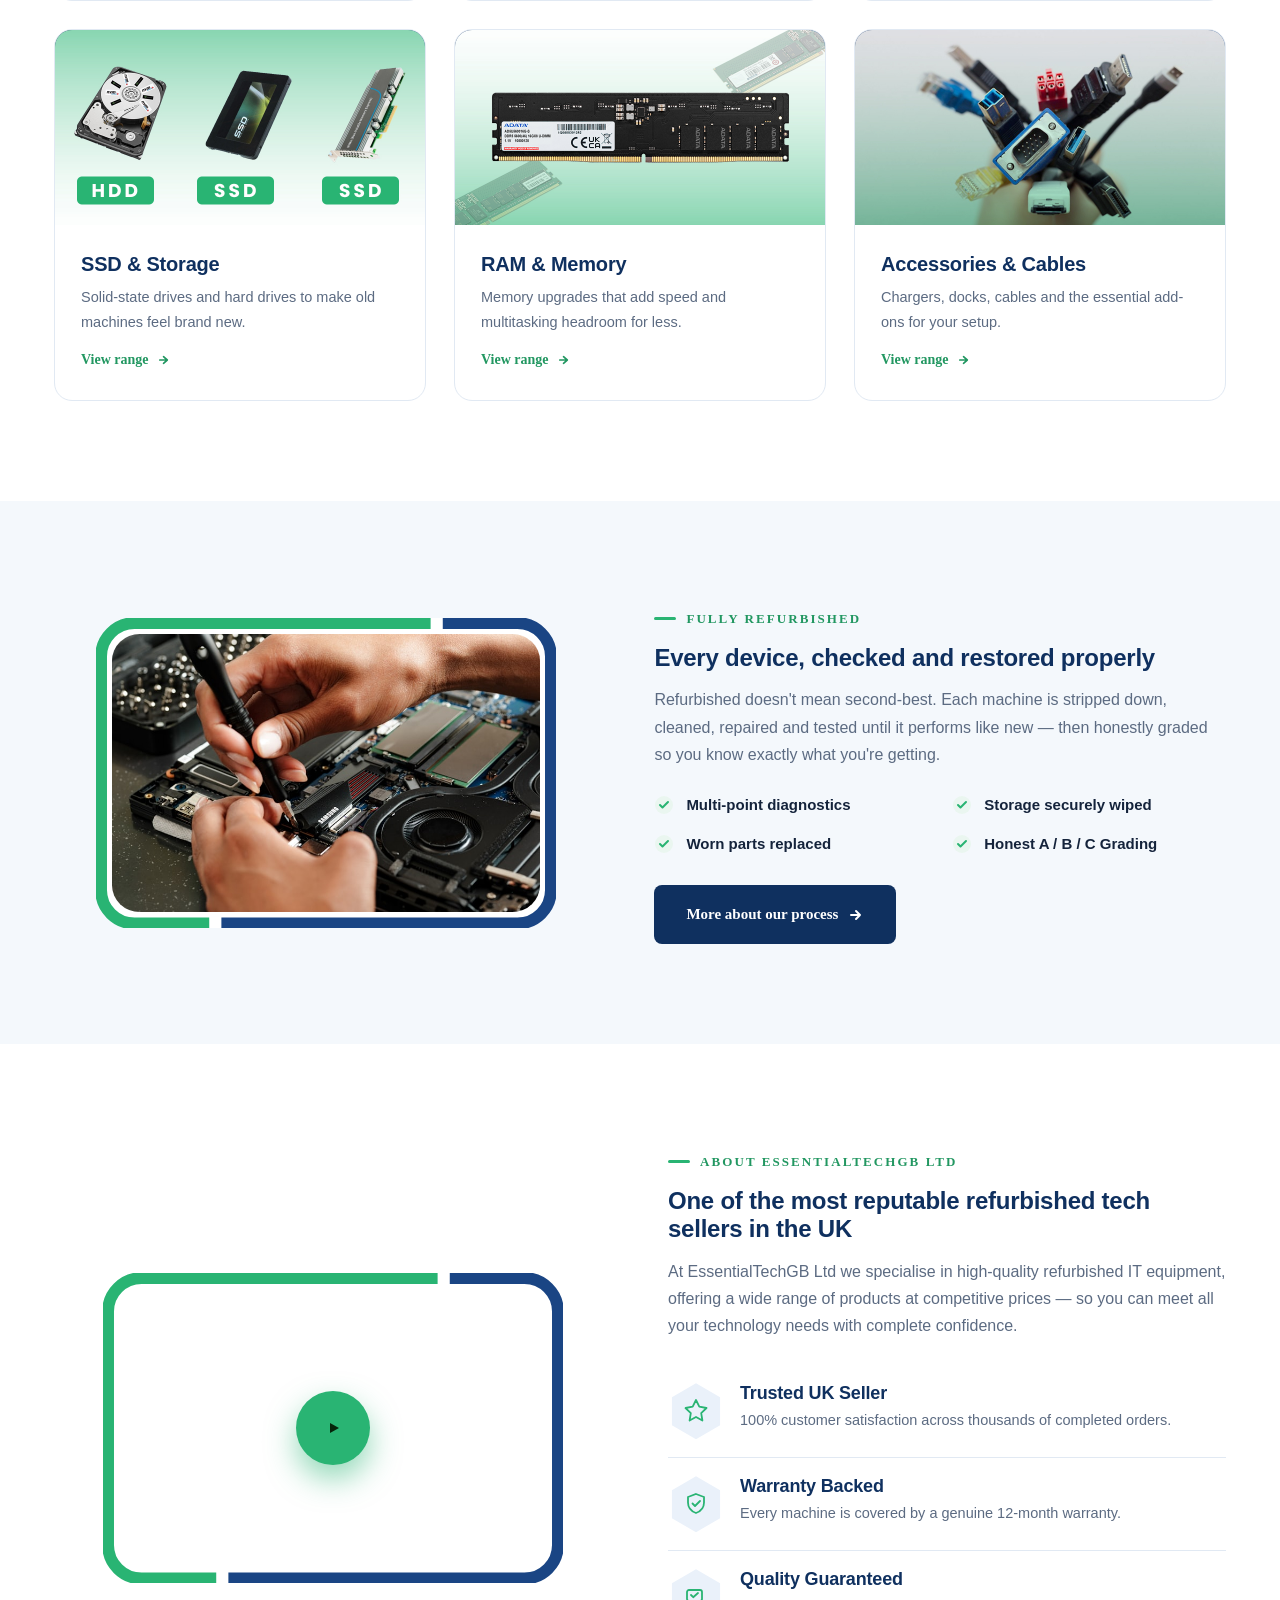
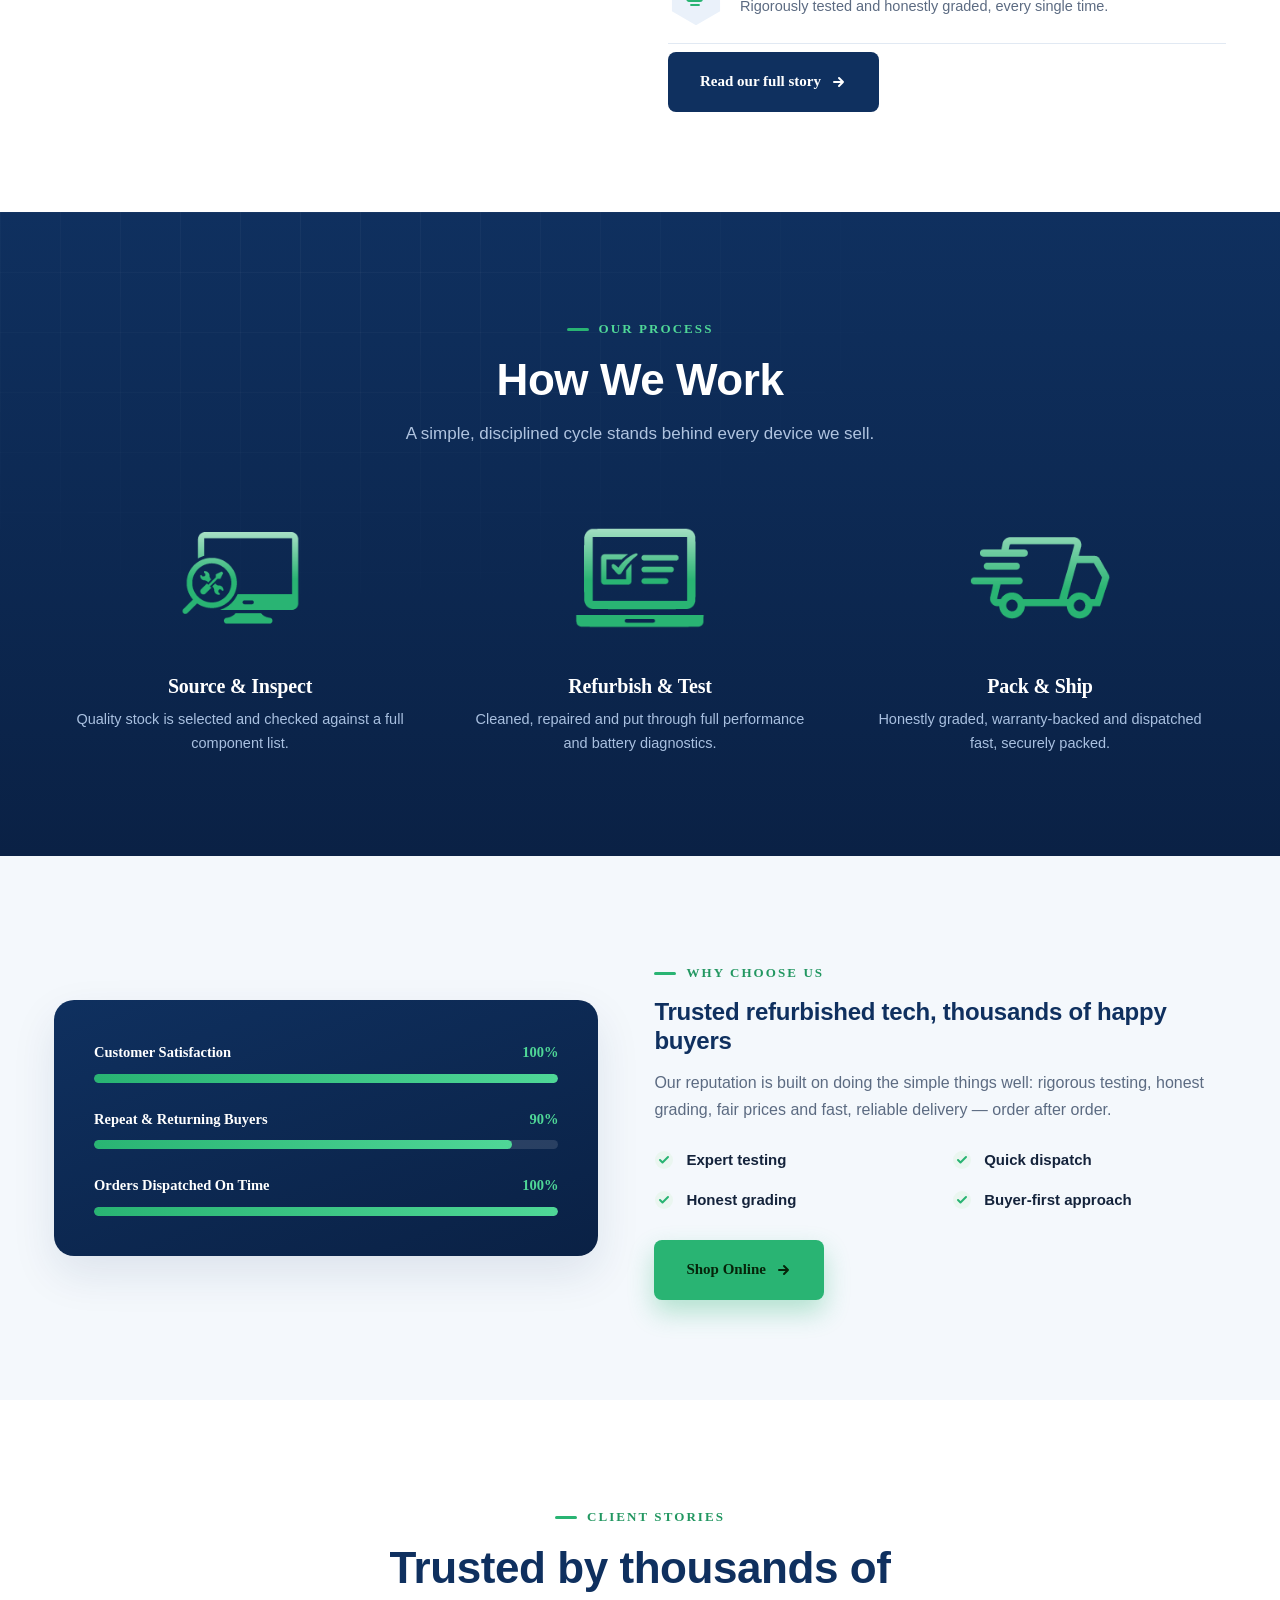
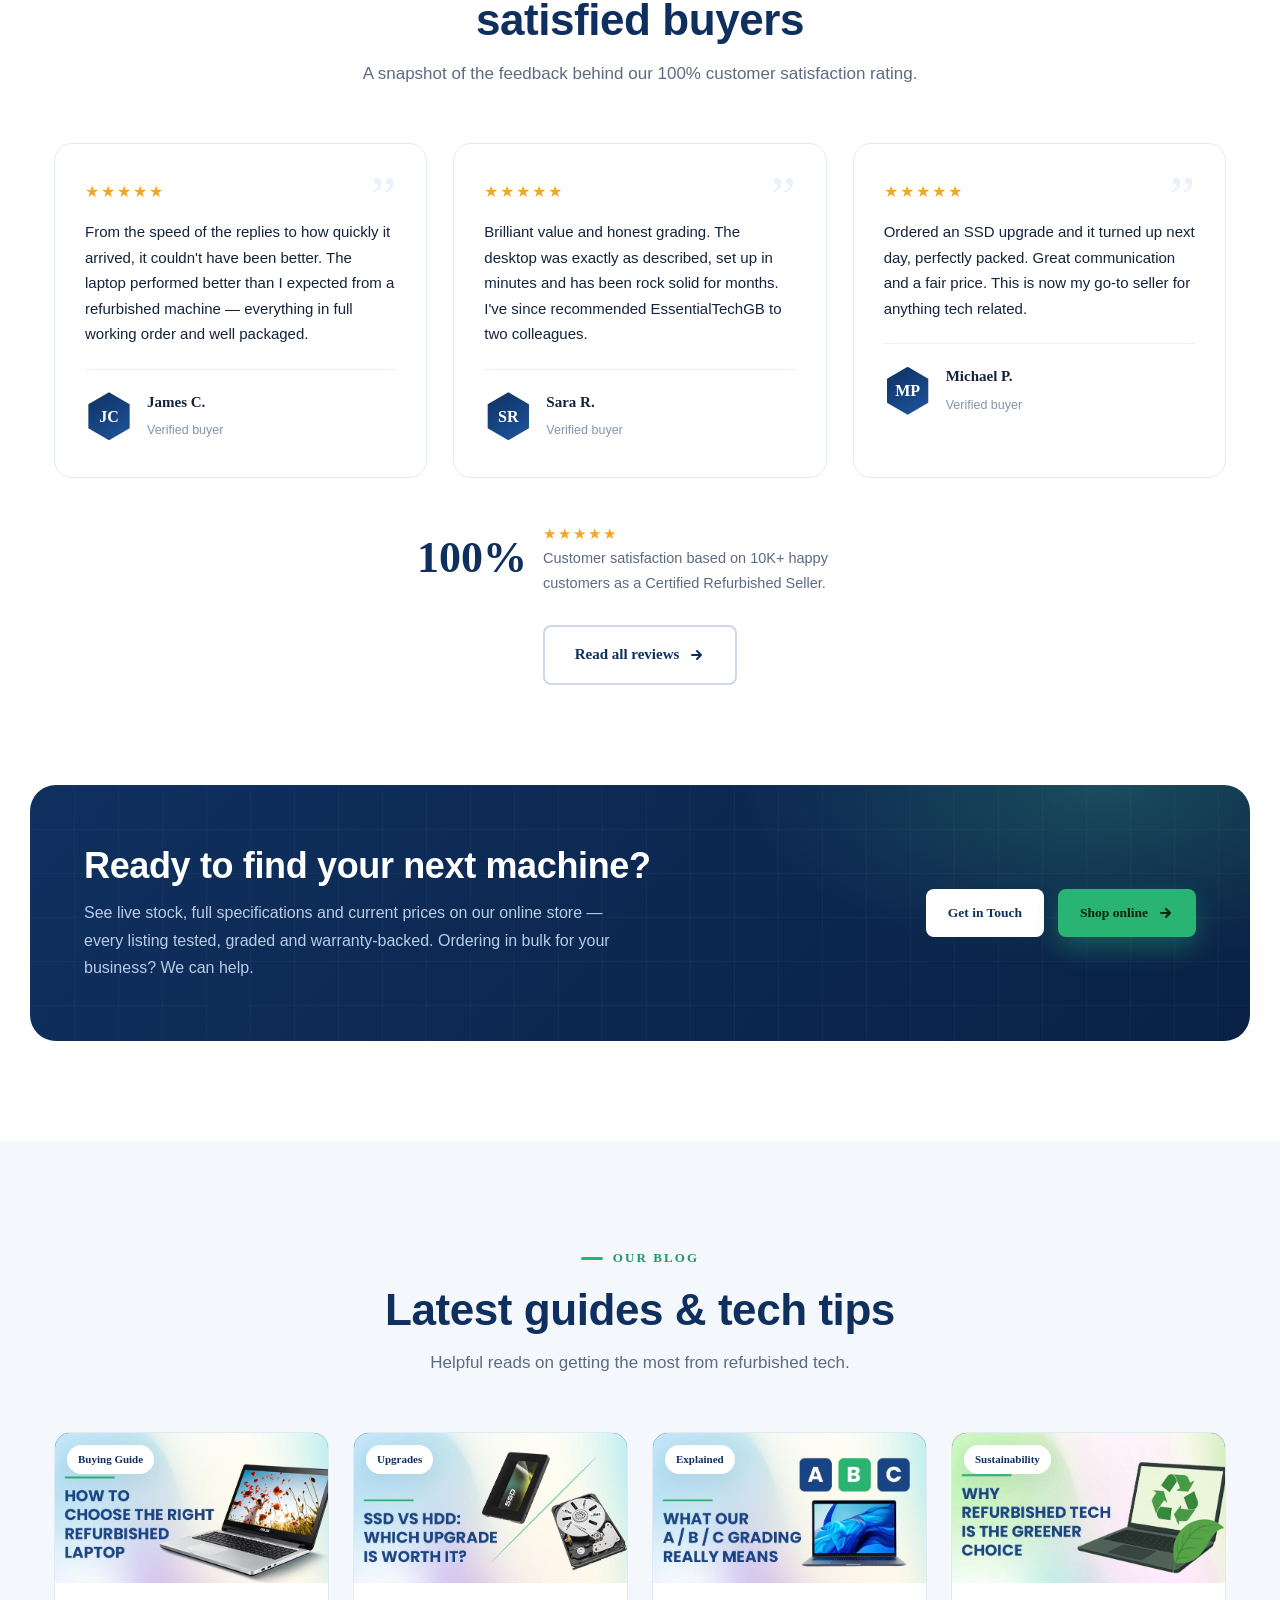
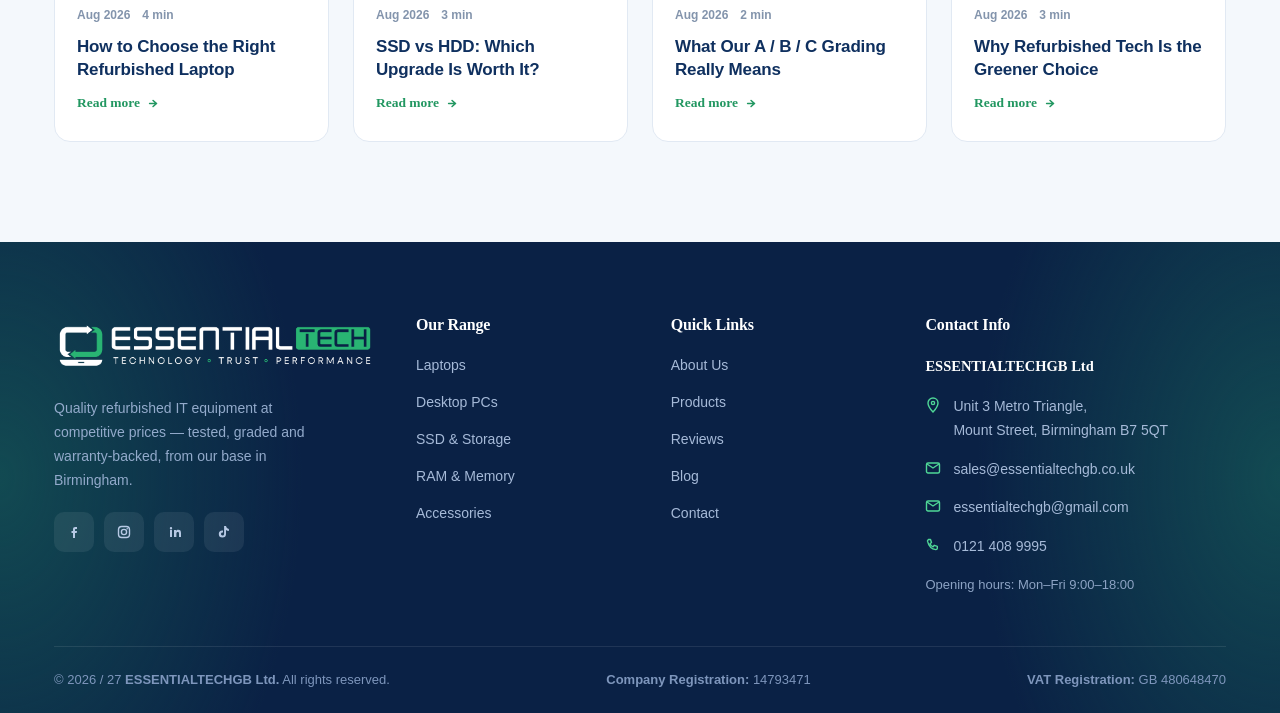
==== commit 71110a98: "Add files via upload" ====
--- a/index.html
+++ b/index.html
@@ -186,11 +186,11 @@
     </div>
     <div class="steps">
       <div class="pstep reveal">
-        <div class="circle"><img src="assets/images/others/Source _Inspect.png" alt="Quality stock being sourced and inspected"></div>
+        <div class="circle"><img src="assets/images/others/source _inspect.png" alt="Quality stock being sourced and inspected"></div>
         <h4>Source &amp; Inspect</h4><p>Quality stock is selected and checked against a full component list.</p>
       </div>
       <div class="pstep reveal d1">
-        <div class="circle"><img src="assets/images/others/Refurbish_Test.png" alt="Technician refurbishing and testing a laptop"></div>
+        <div class="circle"><img src="assets/images/others/refurbish_test.png" alt="Technician refurbishing and testing a laptop"></div>
         <h4>Refurbish &amp; Test</h4><p>Cleaned, repaired and put through full performance and battery diagnostics.</p>
       </div>
       <div class="pstep reveal d2">
--- a/css/style.css
+++ b/css/style.css
@@ -0,0 +1,410 @@
+/* ==========================================================================
+   EssentialTechGB Ltd — Shared Stylesheet
+   Brand: Navy #0F305F · Green #29B473
+   Fonts: Poppins (headings) · Open Sans (body)
+   ========================================================================== */
+
+:root{
+  --navy:#0F305F;--navy-deep:#0A2145;--blue:#1E56A0;--blue-light:#2C6BC0;
+  --green:#29B473;--green-d:#229761;--green-bright:#4FD797;
+  --ink:#14233B;--slate:#5C6B82;--muted:#8394AC;
+  --paper:#F4F8FC;--paper-2:#EAF1FA;--line:#E1E9F3;--amber:#F5A623;--white:#fff;
+  --shadow:0 18px 44px rgba(15,48,95,.10);--shadow-sm:0 8px 22px rgba(15,48,95,.07);--r:14px;
+  --hex:polygon(50% 0,93% 25%,93% 75%,50% 100%,7% 75%,7% 25%);
+}
+*{margin:0;padding:0;box-sizing:border-box}
+html{scroll-behavior:smooth}
+body{font-family:'Open Sans',sans-serif;color:var(--ink);background:#fff;line-height:1.7;-webkit-font-smoothing:antialiased;overflow-x:hidden}
+a{text-decoration:none;color:inherit}
+img{max-width:100%;display:block}
+ul{list-style:none}
+h1,h2,h3,h4{font-family:'Poppins',sans-serif;color:var(--navy);line-height:1.18;letter-spacing:-.01em}
+.wrap{max-width:1220px;margin:0 auto;padding:0 24px}
+.eyebrow{display:inline-flex;align-items:center;gap:10px;font-family:'Poppins';font-weight:700;font-size:13px;letter-spacing:.16em;text-transform:uppercase;color:var(--green-d)}
+.eyebrow::before{content:"";width:22px;height:3px;border-radius:3px;background:var(--green)}
+.eyebrow.center{justify-content:center}
+.eyebrow.on-dark{color:var(--green-bright)}
+
+/* ---------- Buttons ---------- */
+.btn{display:inline-flex;align-items:center;gap:10px;font-family:'Poppins';font-weight:600;font-size:15px;padding:15px 30px;border-radius:8px;cursor:pointer;border:2px solid transparent;transition:.28s;white-space:nowrap}
+.btn .arw{transition:transform .25s}.btn:hover .arw{transform:translateX(4px)}
+.btn-primary{background:var(--green);color:#06240a;box-shadow:0 12px 26px rgba(41,180,115,.32)}
+.btn-primary:hover{background:var(--green-bright);transform:translateY(-3px);box-shadow:0 16px 32px rgba(41,180,115,.4)}
+.btn-navy{background:var(--navy);color:#fff}.btn-navy:hover{background:var(--navy-deep);transform:translateY(-3px)}
+.btn-outline{background:transparent;border-color:#cdd9ea;color:var(--navy)}.btn-outline:hover{border-color:var(--navy);transform:translateY(-3px)}
+.btn-outline-light{background:transparent;border-color:rgba(255,255,255,.5);color:#fff}.btn-outline-light:hover{border-color:#fff;background:rgba(255,255,255,.08);transform:translateY(-3px)}
+.btn-light{background:#fff;color:var(--navy)}.btn-light:hover{transform:translateY(-3px);box-shadow:var(--shadow-sm)}
+.btn-sm{padding:11px 20px;font-size:13.5px}
+.btn-block{width:100%;justify-content:center}
+
+/* ---------- Top bar ---------- */
+.topbar{background:var(--navy-deep);color:#B9CCE6;font-size:13.5px}
+.topbar .wrap{display:flex;align-items:center;justify-content:space-between;height:44px;gap:16px}
+.topbar .tb-l,.topbar .tb-r{display:flex;align-items:center;gap:22px;flex-wrap:wrap}
+.topbar a{color:#B9CCE6;display:inline-flex;align-items:center;gap:8px;transition:.2s}.topbar a:hover{color:var(--green-bright)}
+.topbar .soc{display:flex;gap:8px}
+.topbar .soc a{width:28px;height:28px;border-radius:6px;background:rgba(255,255,255,.08);display:grid;place-items:center}
+.topbar .soc a:hover{background:var(--green)}
+.topbar .soc a[aria-label="Facebook"]:hover{background:#1877F2}
+.topbar .soc a[aria-label="Instagram"]:hover{background:linear-gradient(45deg,#f09433,#e6683c,#dc2743,#cc2366,#bc1888)}
+.topbar .soc a[aria-label="LinkedIn"]:hover{background:#0A66C2}
+.topbar .soc a[aria-label="X"]:hover{background:#000}
+@media(max-width:860px){.topbar .tb-l a:nth-child(2){display:none}.topbar .tb-r a span{display:none}}
+@media(max-width:560px){.topbar{display:none}}
+
+/* ---------- Header ---------- */
+header{position:sticky;top:0;z-index:70;background:#fff;transition:box-shadow .3s}
+header.solid{box-shadow:0 10px 30px rgba(15,48,95,.10)}
+header .wrap{display:flex;align-items:center;justify-content:space-between;height:86px;gap:20px}
+.brand{display:flex;align-items:center}
+.brand img{height:48px;width:auto}
+nav.mainnav{display:flex;align-items:center;gap:26px}
+nav.mainnav a{font-family:'Poppins';font-weight:600;font-size:15px;position:relative;padding:6px 0;color:var(--ink)}
+nav.mainnav a::after{content:"";position:absolute;left:0;bottom:0;width:0;height:2px;background:var(--green);transition:width .25s}
+nav.mainnav a:hover::after,nav.mainnav a.active::after{width:100%}
+nav.mainnav a.active{color:var(--navy)}
+.head-right{display:flex;align-items:center;gap:12px}
+.burger{display:none;flex-direction:column;gap:5px;background:none;border:0;cursor:pointer;padding:8px}
+.burger span{width:26px;height:3px;background:var(--navy);border-radius:3px}
+@media(max-width:1080px){.head-right .btn-outline{display:none}}
+@media(max-width:960px){
+  nav.mainnav{position:fixed;inset:126px 0 auto 0;background:#fff;flex-direction:column;gap:0;padding:10px 24px 22px;box-shadow:var(--shadow);transform:translateY(-16px);opacity:0;pointer-events:none;transition:.25s;border-top:1px solid var(--line);max-height:calc(100vh - 126px);overflow-y:auto}
+  nav.mainnav.open{transform:none;opacity:1;pointer-events:auto}
+  nav.mainnav a{width:100%;padding:15px 0;border-bottom:1px solid var(--paper-2)}
+  .head-right .btn{display:none}
+  .burger{display:flex}
+}
+
+/* ---------- Hero (home) ---------- */
+.hero{position:relative;background:radial-gradient(ellipse 640px 520px at 100% 90%,rgba(41,180,115,.60) 0%,rgba(41,180,115,0) 68%),linear-gradient(115deg,#163A6E 0%,#1E56A0 55%,#2C6BC0 100%);color:#fff;overflow:hidden;padding:70px 0 120px}
+.hero::before{content:"";position:absolute;inset:0;background-image:linear-gradient(rgba(255,255,255,.06) 1px,transparent 1px),linear-gradient(90deg,rgba(255,255,255,.06) 1px,transparent 1px);background-size:58px 58px;mask-image:radial-gradient(760px 480px at 80% 30%,#000,transparent 72%);-webkit-mask-image:radial-gradient(760px 480px at 80% 30%,#000,transparent 72%)}
+.hero .wrap{position:relative;display:grid;grid-template-columns:1.05fr .95fr;gap:40px;align-items:center;z-index:2}
+.hero .pills{display:flex;gap:10px;flex-wrap:wrap;margin-bottom:22px}
+.hero .pill{display:inline-flex;align-items:center;gap:8px;background:rgba(79,215,151,.16);border:1px solid rgba(79,215,151,.35);color:#EAFBF3;font-size:13px;font-weight:600;padding:7px 14px;border-radius:100px}
+.hero .pill svg{flex:none}
+.hero h1{color:#fff;font-size:clamp(36px,5.1vw,58px);font-weight:800;margin-bottom:20px}
+.hero h1 .hl{color:var(--green-bright)}
+.hero p.lede{color:#E4EEFA;font-size:clamp(16px,1.6vw,18.5px);max-width:520px;margin-bottom:30px}
+.hero .cta-row{display:flex;gap:14px;flex-wrap:wrap;align-items:center}
+.hero .slide-count{margin-top:34px;font-family:'Poppins';font-weight:700;color:rgba(255,255,255,.65);letter-spacing:.08em;font-size:14px}
+.hero .slide-count b{color:var(--green-bright);font-size:20px}
+.hero-visual{position:relative;display:grid;place-items:center;min-height:400px}
+.hero-photo{position:relative;width:min(540px,90vw)}
+.hero-photo img{width:100%;height:auto;display:block;filter:drop-shadow(0 30px 40px rgba(6,20,40,.45))}
+.hexwrap{position:relative;width:min(400px,86vw);aspect-ratio:1/1.08}
+.hex{position:absolute;inset:0;clip-path:var(--hex);background:linear-gradient(160deg,rgba(255,255,255,.16),rgba(255,255,255,.04));display:grid;place-items:center;overflow:hidden}
+.hex img,.hex video{position:absolute;inset:0;width:100%;height:100%;object-fit:cover;z-index:1}
+.play.hidden{display:none}
+.hex-ring{position:absolute;inset:-14px;clip-path:var(--hex);background:linear-gradient(160deg,var(--green),transparent 60%);opacity:.5}
+.hex-inner{position:relative;z-index:2;width:78%}
+.hex-dot{position:absolute;clip-path:var(--hex);background:var(--green-bright);opacity:.85}
+.hd1{width:46px;height:50px;top:-8px;right:24px;animation:bob 5s ease-in-out infinite}
+.hd2{width:30px;height:33px;bottom:34px;left:-14px;background:rgba(255,255,255,.5);animation:bob 5s ease-in-out 1.2s infinite}
+.float-badge{position:absolute;background:#fff;color:var(--navy);border-radius:14px;padding:13px 17px;box-shadow:var(--shadow);display:flex;align-items:center;gap:11px;font-family:'Poppins';z-index:4}
+.float-badge .ic{width:38px;height:38px;border-radius:10px;display:grid;place-items:center;flex:none}
+.float-badge b{font-size:15px;display:block;line-height:1.1}.float-badge small{font-size:11px;color:var(--slate);font-weight:600}
+.fb-1{bottom:-30px;right:6px;animation:bob 5s ease-in-out .6s infinite}
+@keyframes bob{0%,100%{transform:translateY(0)}50%{transform:translateY(-10px)}}
+.hero-shape{position:absolute;left:0;right:0;bottom:-1px;line-height:0;z-index:3}
+@media(max-width:960px){.hero{padding:48px 0 100px}.hero .wrap{grid-template-columns:1fr;gap:44px}.hero-visual{order:-1;min-height:320px}.fb-1{right:0}}
+
+/* ---------- Page banner (inner pages) ---------- */
+.pagebanner{position:relative;background:linear-gradient(115deg,#163A6E 0%,#1E56A0 55%,#2C6BC0 100%);color:#fff;padding:64px 0;overflow:hidden}
+.pagebanner::after{content:"";position:absolute;inset:0;background:url(../assets/images/others/pattern_top.png) center/cover no-repeat}
+.pagebanner .wrap{position:relative;z-index:2}
+.pagebanner h1{color:#fff;font-size:clamp(30px,4vw,44px);font-weight:800}
+.pagebanner .crumbs{display:flex;gap:8px;align-items:center;margin-top:14px;font-size:14px;color:#C6D6EC;font-family:'Poppins';font-weight:500}
+.pagebanner .crumbs a{color:#C6D6EC;transition:.2s}.pagebanner .crumbs a:hover{color:var(--green-bright)}
+.pagebanner .crumbs span{color:var(--green-bright)}
+
+/* ---------- Section shell ---------- */
+.sec{padding:100px 0}
+.sec.paper{background:var(--paper)}
+.sec.sm{padding:70px 0}
+.sec-head{max-width:660px;margin-bottom:54px}
+.sec-head.center{margin:0 auto 54px;text-align:center}
+.sec-head h2{font-size:clamp(30px,3.7vw,44px);font-weight:800;margin-top:14px}
+.sec-head p{color:var(--slate);font-size:17px;margin-top:14px}
+
+/* ---------- Services / product cards (home teaser) ---------- */
+.svc-grid{display:grid;grid-template-columns:repeat(3,1fr);gap:28px}
+.svc{background:#fff;border:1px solid var(--line);border-radius:18px;overflow:hidden;transition:.32s;position:relative}
+.svc:hover{transform:translateY(-8px);box-shadow:var(--shadow);border-color:transparent}
+.svc .top{height:195px;background:linear-gradient(150deg,var(--navy),var(--blue));position:relative;display:grid;place-items:center;overflow:hidden}
+.svc .top>img{position:absolute;inset:0;width:100%;height:100%;object-fit:cover;z-index:0}
+
+.svc .body{padding:28px 26px 28px}
+.svc h3{font-size:20px;font-weight:700;margin-bottom:8px}
+.svc p{color:var(--slate);font-size:14.5px;min-height:48px}
+.svc .go{margin-top:14px;font-family:'Poppins';font-weight:600;font-size:14px;color:var(--green-d);display:inline-flex;align-items:center;gap:8px}
+.svc .go .arw{transition:transform .25s}.svc:hover .go .arw{transform:translateX(5px)}
+@media(max-width:940px){.svc-grid{grid-template-columns:1fr 1fr}}
+@media(max-width:620px){.svc-grid{grid-template-columns:1fr}.svc p{min-height:0}}
+
+/* ---------- Split layout (refurb/about generic) ---------- */
+.split{display:grid;grid-template-columns:1fr 1.05fr;gap:56px;align-items:center}
+.split-media{position:relative;display:grid;place-items:center}
+.split-media .hexwrap{width:min(360px,80vw)}
+.split-media .hex{background:linear-gradient(160deg,var(--navy),var(--navy-deep))}
+.split-media .hex-ring{background:linear-gradient(160deg,var(--green),transparent 55%);opacity:.5}
+.corner-frame{position:relative;width:min(460px,86vw);aspect-ratio:1361/919}
+.corner-frame img,.corner-frame video{width:100%;height:100%;object-fit:cover;border-radius:8.38%/12.4%;display:block}
+.corner-frame-svg{position:absolute;inset:0;width:100%;height:100%;pointer-events:none}
+.corner-frame-padded{background:#fff;border-radius:8.38%/12.4%}
+.corner-frame-padded img,.corner-frame-padded video{width:calc(100% - 32px);height:calc(100% - 32px);margin:16px;border-radius:6.5%/9.6%}
+.checklist{display:grid;grid-template-columns:1fr 1fr;gap:14px 24px;margin:24px 0 28px}
+.checklist li{display:flex;gap:12px;align-items:flex-start;font-weight:600;font-size:15px}
+.checklist li svg{flex:none;margin-top:3px}
+@media(max-width:940px){.split{grid-template-columns:1fr;gap:52px}.checklist{grid-template-columns:1fr}}
+
+.about{display:grid;grid-template-columns:1fr 1fr;gap:56px;align-items:center}
+.about-media{position:relative;display:grid;place-items:center}
+.about-media .hexwrap{width:min(360px,80vw)}
+.about-media .hex{background:linear-gradient(160deg,var(--blue),var(--navy))}
+.play{position:absolute;top:50%;left:50%;transform:translate(-50%,-50%);z-index:5;width:74px;height:74px;border-radius:50%;background:var(--green);display:grid;place-items:center;box-shadow:0 14px 30px rgba(41,180,115,.5);cursor:pointer;animation:pulse 2.4s infinite}
+@keyframes pulse{0%{box-shadow:0 0 0 0 rgba(41,180,115,.5)}70%{box-shadow:0 0 0 22px rgba(41,180,115,0)}100%{box-shadow:0 0 0 0 rgba(41,180,115,0)}}
+.feat{display:flex;gap:16px;padding:18px 0;border-bottom:1px solid var(--line)}
+.feat:last-child{border-bottom:0}
+.feat .fic{width:56px;height:56px;clip-path:var(--hex);background:var(--paper-2);display:grid;place-items:center;flex:none}
+.feat h4{font-size:18px;font-weight:700;margin-bottom:4px}
+.feat p{color:var(--slate);font-size:14.5px}
+@media(max-width:940px){.about{grid-template-columns:1fr;gap:48px}.about-media{order:-1}}
+
+/* ---------- Process (dark) ---------- */
+.process{background:linear-gradient(180deg,var(--navy),var(--navy-deep));color:#fff;position:relative;overflow:hidden}
+.process::before{content:"";position:absolute;inset:0;background-image:linear-gradient(rgba(255,255,255,.04) 1px,transparent 1px),linear-gradient(90deg,rgba(255,255,255,.04) 1px,transparent 1px);background-size:60px 60px;mask-image:radial-gradient(900px 600px at 25% 0%,#000,transparent 75%);-webkit-mask-image:radial-gradient(900px 600px at 25% 0%,#000,transparent 75%)}
+.process .sec-head h2{color:#fff}.process .sec-head p{color:#B0C4E0}
+.steps{display:grid;grid-template-columns:repeat(3,1fr);gap:28px;position:relative;z-index:1}
+.pstep{text-align:center;position:relative;padding:0 12px}
+.pstep .circle{width:150px;height:150px;display:grid;place-items:center;margin:0 auto 22px;position:relative;transition:.3s;overflow:hidden}
+.pstep .circle img{width:100%;height:100%;object-fit:cover}
+.pstep .circle-fluid{width:auto;height:auto}
+.pstep .circle-fluid img{width:100%;height:auto;object-fit:contain}
+.pstep .num{position:absolute;top:-8px;right:calc(50% - 94px);width:34px;height:34px;border-radius:50%;background:var(--green);color:#06240a;font-family:'Poppins';font-weight:800;font-size:14px;display:grid;place-items:center}
+.pstep h4{font-family:'Poppins';font-size:20px;font-weight:600;margin-bottom:8px;color:#fff}
+.pstep p{color:#A9C0E0;font-size:14.5px}
+@media(max-width:820px){.steps{grid-template-columns:1fr;gap:34px}}
+
+/* ---------- Skill bars ---------- */
+.why{display:grid;grid-template-columns:1fr 1.05fr;gap:56px;align-items:center}
+.skillcard{background:linear-gradient(160deg,var(--navy),var(--navy-deep));border-radius:20px;padding:40px;color:#fff;box-shadow:var(--shadow)}
+.skill{margin-bottom:24px}.skill:last-child{margin-bottom:0}
+.skill .lab{display:flex;justify-content:space-between;font-family:'Poppins';font-weight:600;font-size:14.5px;margin-bottom:9px}
+.skill .lab b{color:var(--green-bright)}
+.bar{height:9px;border-radius:100px;background:rgba(255,255,255,.12);overflow:hidden}
+.bar span{display:block;height:100%;border-radius:100px;background:linear-gradient(90deg,var(--green),var(--green-bright));width:0;transition:width 1.6s cubic-bezier(.2,.7,.3,1)}
+.skillcard.in .bar span{width:var(--w)}
+@media(max-width:940px){.why{grid-template-columns:1fr;gap:48px}}
+
+/* ---------- Testimonials ---------- */
+.rev-grid{display:grid;grid-template-columns:repeat(3,1fr);gap:26px}
+.review{background:#fff;border:1px solid var(--line);border-radius:18px;padding:34px 30px;position:relative;transition:.3s}
+.review:hover{box-shadow:var(--shadow);transform:translateY(-6px)}
+.review .quote{position:absolute;top:24px;right:30px;font-family:Georgia,serif;font-size:58px;line-height:1;color:var(--paper-2)}
+.review .stars{color:var(--amber);letter-spacing:2px;margin-bottom:14px;font-size:16px}
+.review p{font-size:15px;line-height:1.7;position:relative;z-index:1}
+.reviewer{display:flex;align-items:center;gap:14px;margin-top:22px;padding-top:20px;border-top:1px solid var(--paper-2)}
+.reviewer .av{width:48px;height:48px;clip-path:var(--hex);background:linear-gradient(150deg,var(--navy),var(--blue));color:#fff;display:grid;place-items:center;font-family:'Poppins';font-weight:700}
+.reviewer b{font-family:'Poppins';font-size:15px;display:block}.reviewer span{font-size:12.5px;color:var(--muted)}
+.rating-badge{display:flex;align-items:center;justify-content:center;gap:16px;margin-top:44px;flex-wrap:wrap;text-align:center}
+.rating-badge .score{font-family:'Poppins';font-weight:800;font-size:44px;color:var(--navy);line-height:1}
+.rating-badge .rb-txt{font-size:14.5px;color:var(--slate);max-width:320px;text-align:left}
+.rating-badge .rb-txt .stars{color:var(--amber);letter-spacing:2px}
+@media(max-width:940px){.rev-grid{grid-template-columns:1fr}}
+
+/* ---------- Reviews page extras ---------- */
+.rating-summary{display:grid;grid-template-columns:.8fr 1.2fr;gap:40px;align-items:center;background:#fff;border:1px solid var(--line);border-radius:20px;padding:40px;box-shadow:var(--shadow-sm)}
+.rating-summary .big{text-align:center;border-right:1px solid var(--line);padding-right:32px}
+.rating-summary .big .score{font-family:'Poppins';font-weight:800;font-size:64px;color:var(--navy);line-height:1}
+.rating-summary .big .stars{color:var(--amber);letter-spacing:3px;font-size:20px;margin:10px 0}
+.rating-summary .big small{color:var(--muted);font-size:13.5px}
+.rbar-row{display:grid;grid-template-columns:60px 1fr 40px;align-items:center;gap:12px;margin-bottom:10px;font-size:13.5px;color:var(--slate);font-weight:600}
+.rbar-row .bar{height:8px}
+@media(max-width:760px){.rating-summary{grid-template-columns:1fr}.rating-summary .big{border-right:0;border-bottom:1px solid var(--line);padding-right:0;padding-bottom:28px}}
+.review-filters{display:flex;gap:10px;flex-wrap:wrap;margin:36px 0}
+.rf-btn{font-family:'Poppins';font-weight:600;font-size:13.5px;padding:9px 18px;border-radius:100px;border:1.5px solid var(--line);background:#fff;cursor:pointer;color:var(--slate);transition:.2s}
+.rf-btn:hover{border-color:var(--green)}
+.rf-btn.active{background:var(--navy);border-color:var(--navy);color:#fff}
+.rev-grid.four{grid-template-columns:repeat(2,1fr)}
+@media(max-width:760px){.rev-grid.four{grid-template-columns:1fr}}
+
+/* ---------- CTA band ---------- */
+.ctaband{padding:0 24px 100px}
+.ctaband .inner{max-width:1220px;margin:0 auto;background:radial-gradient(600px 300px at 88% 0%,rgba(79,215,151,.22),transparent 60%),linear-gradient(130deg,var(--navy),var(--navy-deep));border-radius:26px;padding:60px 54px;color:#fff;position:relative;overflow:hidden;display:flex;align-items:center;justify-content:space-between;gap:34px;flex-wrap:wrap}
+.ctaband .inner::before{content:"";position:absolute;inset:0;background-image:linear-gradient(rgba(255,255,255,.05) 1px,transparent 1px),linear-gradient(90deg,rgba(255,255,255,.05) 1px,transparent 1px);background-size:44px 44px;opacity:.6}
+.ctaband h2{color:#fff;font-size:clamp(26px,3.2vw,36px);font-weight:800;position:relative;max-width:620px}
+.ctaband p{color:#B9CCE6;margin-top:12px;position:relative;max-width:540px}
+.ctaband .acts{position:relative;display:flex;gap:14px;flex-wrap:wrap}
+@media(max-width:820px){.ctaband .inner{flex-direction:column;align-items:flex-start;padding:44px 30px}}
+
+/* ---------- Blog ---------- */
+.blog-grid{display:grid;grid-template-columns:repeat(4,1fr);gap:24px}
+.blog-grid.wide{grid-template-columns:repeat(2,1fr)}
+.post{background:#fff;border:1px solid var(--line);border-radius:16px;overflow:hidden;transition:.3s;display:flex;flex-direction:column}
+.post:hover{box-shadow:var(--shadow);transform:translateY(-6px)}
+.post .thumb{height:150px;background:linear-gradient(140deg,var(--navy),var(--blue));position:relative;display:grid;place-items:center;overflow:hidden}
+.post .thumb .thumb-photo{position:absolute;inset:0;width:100%;height:100%;object-fit:cover;z-index:0}
+.post .thumb .cat{z-index:2}
+.post .cat{position:absolute;top:12px;left:12px;background:#fff;box-shadow:var(--shadow-sm);color:var(--navy);font-family:'Poppins';font-weight:700;font-size:11px;padding:5px 11px;border-radius:100px}
+.post .body{padding:22px 22px 26px;display:flex;flex-direction:column;flex:1}
+.post .meta{font-size:12px;color:var(--muted);font-weight:600;margin-bottom:10px;display:flex;gap:12px}
+.post h3{font-size:17px;font-weight:700;line-height:1.35;margin-bottom:10px}
+.post .excerpt{color:var(--slate);font-size:13.5px;margin-bottom:14px;line-height:1.6}
+.post .go{margin-top:auto;font-family:'Poppins';font-weight:600;font-size:13.5px;color:var(--green-d);display:inline-flex;align-items:center;gap:7px}
+@media(max-width:940px){.blog-grid{grid-template-columns:1fr 1fr}}
+@media(max-width:560px){.blog-grid,.blog-grid.wide{grid-template-columns:1fr}}
+
+/* Blog article page */
+.article-hero{padding:56px 0 40px}
+.article-hero .cat-tag{display:inline-block;background:var(--paper-2);color:var(--green-d);font-family:'Poppins';font-weight:700;font-size:12.5px;padding:6px 14px;border-radius:100px;margin-bottom:18px}
+.article-hero h1{font-size:clamp(28px,3.6vw,42px);font-weight:800;max-width:820px}
+.article-meta{display:flex;gap:22px;flex-wrap:wrap;margin-top:20px;color:var(--muted);font-size:14px;font-family:'Poppins';font-weight:500}
+.article-meta span{display:flex;align-items:center;gap:8px}
+.article-banner{aspect-ratio:1220/340;border-radius:22px;background:linear-gradient(150deg,var(--navy),var(--blue));position:relative;overflow:hidden;display:grid;place-items:center;margin:0 auto 10px;max-width:1220px}
+@media(max-width:640px){.article-banner{aspect-ratio:4/3}}
+.article-banner::after{content:"";position:absolute;inset:0;background-image:linear-gradient(rgba(255,255,255,.06) 1px,transparent 1px),linear-gradient(90deg,rgba(255,255,255,.06) 1px,transparent 1px);background-size:34px 34px}
+.article-banner img{position:absolute;inset:0;width:100%;height:100%;object-fit:cover;z-index:1}
+.article-body{max-width:800px;margin:0 auto;padding:56px 24px 0}
+.article-body p{color:var(--ink);font-size:16.5px;margin-bottom:22px}
+.article-body h2{font-size:24px;font-weight:700;margin:38px 0 16px}
+.article-body h3{font-size:19px;font-weight:700;margin:28px 0 12px}
+.article-body ul{margin:0 0 22px 0}
+.article-body ul li{position:relative;padding-left:26px;margin-bottom:10px;color:var(--ink)}
+.article-body ul li::before{content:"";position:absolute;left:0;top:9px;width:9px;height:9px;border-radius:50%;background:var(--green)}
+.article-cta{background:var(--paper);border:1px solid var(--line);border-radius:18px;padding:30px 32px;display:flex;align-items:center;justify-content:space-between;gap:20px;flex-wrap:wrap;margin:40px 0}
+.article-cta h4{font-size:18px;margin-bottom:4px}
+.article-cta p{margin:0;color:var(--slate);font-size:14.5px}
+.article-share{display:flex;gap:10px;margin-top:44px;padding-top:26px;border-top:1px solid var(--line);align-items:center}
+.article-share span{font-family:'Poppins';font-weight:600;font-size:14px;color:var(--slate);margin-right:6px}
+.share-ic{width:38px;height:38px;border-radius:10px;background:var(--paper-2);display:grid;place-items:center;transition:.2s}
+.share-ic:hover{background:var(--navy)}
+.share-ic:hover svg path,.share-ic:hover svg rect,.share-ic:hover svg circle{stroke:#fff;fill:#fff}
+.related{max-width:1220px;margin:70px auto 0;padding:0 24px}
+.related h3{font-size:24px;font-weight:800;margin-bottom:30px}
+
+/* ---------- Products page ---------- */
+.filter-tabs{display:flex;gap:10px;flex-wrap:wrap;justify-content:center;margin-bottom:50px}
+.ft-btn{font-family:'Poppins';font-weight:600;font-size:14px;padding:11px 22px;border-radius:100px;border:1.5px solid var(--line);background:#fff;cursor:pointer;color:var(--slate);transition:.2s}
+.ft-btn:hover{border-color:var(--green);color:var(--ink)}
+.ft-btn.active{background:var(--navy);border-color:var(--navy);color:#fff}
+.pgrid{display:grid;grid-template-columns:repeat(3,1fr);gap:28px}
+.pcard{background:#fff;border:1px solid var(--line);border-radius:18px;overflow:hidden;transition:.3s}
+.pcard:hover{box-shadow:var(--shadow);transform:translateY(-6px)}
+.pcard .pmedia{height:180px;background:var(--paper-2);display:grid;place-items:center;position:relative;overflow:hidden;border-bottom:1px solid var(--line)}
+.pcard .pmedia img{width:80px;height:80px;object-fit:contain}
+.pcard .pmedia img.pmedia-photo{position:absolute;inset:0;width:100%;height:100%;object-fit:contain;padding:10px;box-sizing:border-box;background:#fff}
+.pcard .ptag{position:absolute;top:14px;left:14px;background:#fff;box-shadow:var(--shadow-sm);color:var(--navy);font-family:'Poppins';font-weight:700;font-size:11.5px;padding:6px 12px;border-radius:100px;cursor:help;z-index:2}
+.pcard .ptag[data-tip]::after{content:attr(data-tip);position:absolute;top:calc(100% + 8px);left:0;width:200px;background:var(--navy-deep);color:#fff;font-family:'Open Sans',sans-serif;font-weight:500;font-size:12px;line-height:1.45;padding:10px 12px;border-radius:8px;box-shadow:var(--shadow);opacity:0;visibility:hidden;transform:translateY(-4px);transition:.2s;z-index:10;pointer-events:none}
+.pcard .ptag[data-tip]:hover::after{opacity:1;visibility:visible;transform:translateY(0)}
+.pcard .pbody{padding:24px}
+.pcard h3{font-size:19px;font-weight:700;margin-bottom:8px}
+.pcard p{color:var(--slate);font-size:14px;margin-bottom:18px;min-height:42px}
+.pcard .pfoot{display:flex;align-items:center;justify-content:space-between;gap:10px}
+.pcard .pfrom{font-family:'Poppins';font-weight:700;color:var(--navy);font-size:14px}
+.pcard .pfrom span{display:block;font-weight:500;font-size:11px;color:var(--muted);text-transform:uppercase;letter-spacing:.06em}
+@media(max-width:940px){.pgrid{grid-template-columns:1fr 1fr}}
+@media(max-width:620px){.pgrid{grid-template-columns:1fr}}
+
+.spec-strip{display:grid;grid-template-columns:repeat(4,1fr);gap:24px;margin-top:80px}
+.spec{text-align:center;padding:30px 20px;background:#fff;border:1px solid var(--line);border-radius:16px}
+.spec .n{font-family:'Poppins';font-weight:800;font-size:30px;color:var(--navy)}
+.spec .l{color:var(--slate);font-size:13.5px;margin-top:6px}
+@media(max-width:760px){.spec-strip{grid-template-columns:1fr 1fr}}
+
+/* ---------- About page extras ---------- */
+.timeline{position:relative;padding-left:34px}
+.timeline::before{content:"";position:absolute;left:6px;top:6px;bottom:6px;width:2px;background:var(--line)}
+.tl-item{position:relative;padding-bottom:36px}
+.tl-item:last-child{padding-bottom:0}
+.tl-item::before{content:"";position:absolute;left:-34px;top:2px;width:14px;height:14px;border-radius:50%;background:var(--green);border:3px solid #fff;box-shadow:0 0 0 2px var(--green)}
+.tl-item h4{font-size:17px;font-weight:700;margin-bottom:4px}
+.tl-item span{font-family:'Space Mono',monospace;font-size:12px;color:var(--green-d);font-weight:700;text-transform:uppercase;letter-spacing:.06em}
+.tl-item p{color:var(--slate);font-size:14.5px;margin-top:6px}
+
+.value-grid{display:grid;grid-template-columns:repeat(3,1fr);gap:24px}
+.value{background:#fff;border:1px solid var(--line);border-radius:16px;padding:30px 26px;transition:.3s;text-align:center}
+.value:hover{transform:translateY(-6px);box-shadow:var(--shadow)}
+.value .fic{width:56px;height:56px;clip-path:var(--hex);background:var(--paper-2);display:grid;place-items:center;margin:0 auto 18px}
+.value h4{font-size:18px;font-weight:700;margin-bottom:8px}
+.value p{color:var(--slate);font-size:14.5px}
+@media(max-width:860px){.value-grid{grid-template-columns:1fr}}
+
+/* ---------- Contact page ---------- */
+.contact-grid{display:grid;grid-template-columns:.85fr 1.15fr;gap:44px;align-items:start}
+.contact-info-card{background:radial-gradient(ellipse 480px 380px at 100% 100%,rgba(41,180,115,.30) 0%,rgba(41,180,115,0) 70%),linear-gradient(160deg,var(--navy),var(--navy-deep));border-radius:22px;padding:42px 36px;color:#fff}
+.contact-info-card h3{color:#fff;font-size:22px;margin-bottom:10px}
+.contact-info-card>p{color:#B9CCE6;font-size:14.5px;margin-bottom:30px}
+.ci-row{display:flex;align-items:flex-start;gap:16px;margin-bottom:24px}
+.ci-row .ic{width:44px;height:44px;border-radius:12px;background:rgba(79,215,151,.15);display:grid;place-items:center;flex:none}
+.ci-row b{display:block;font-family:'Poppins';font-size:14.5px;margin-bottom:3px}
+.ci-row span{color:#A9C0E0;font-size:14px;line-height:1.5}
+.ci-soc{display:flex;gap:10px;margin-top:30px;padding-top:26px;border-top:1px solid rgba(255,255,255,.12)}
+.ci-soc a{width:40px;height:40px;border-radius:10px;background:rgba(255,255,255,.08);display:grid;place-items:center;transition:.2s}
+.ci-soc a:hover{background:var(--green)}
+.ci-soc a[aria-label="Facebook"]:hover{background:#1877F2}
+.ci-soc a[aria-label="Instagram"]:hover{background:linear-gradient(45deg,#f09433,#e6683c,#dc2743,#cc2366,#bc1888)}
+.ci-soc a[aria-label="LinkedIn"]:hover{background:#0A66C2}
+.ci-soc a[aria-label="TikTok"]:hover{background:#000}
+.map-embed{margin-top:24px;border-radius:22px;overflow:hidden;border:1px solid var(--line);height:220px}
+.map-embed iframe{width:100%;height:100%;border:0;display:block}
+
+.form-card{background:#fff;border:1px solid var(--line);border-radius:22px;padding:40px;box-shadow:var(--shadow-sm)}
+.enq-toggle{display:flex;gap:10px;background:var(--paper-2);padding:6px;border-radius:100px;margin-bottom:32px}
+.enq-tab{flex:1;text-align:center;font-family:'Poppins';font-weight:600;font-size:14.5px;padding:12px 10px;border-radius:100px;cursor:pointer;color:var(--slate);transition:.25s;border:none;background:transparent}
+.enq-tab.active{background:var(--navy);color:#fff}
+.form-panel{display:none}
+.form-panel.active{display:block}
+.frow{display:grid;grid-template-columns:1fr 1fr;gap:18px;margin-bottom:18px}
+.fgroup{margin-bottom:18px}
+.fgroup.full{grid-column:1/-1}
+.fgroup label{display:block;font-family:'Poppins';font-weight:600;font-size:13.5px;margin-bottom:8px;color:var(--ink)}
+.fgroup label .req{color:var(--green-d)}
+.fgroup input,.fgroup select,.fgroup textarea{width:100%;border:1.5px solid var(--line);border-radius:10px;padding:13px 16px;font-family:'Open Sans';font-size:14.5px;color:var(--ink);background:var(--paper);transition:.2s}
+.fgroup input:focus,.fgroup select:focus,.fgroup textarea:focus{outline:none;border-color:var(--green);background:#fff}
+.fgroup textarea{resize:vertical;min-height:120px}
+.fnote{font-size:13px;color:var(--muted);margin-top:-6px;margin-bottom:18px}
+.form-success{display:none;text-align:center;padding:50px 20px}
+.form-success.show{display:block}
+.form-success .ic{width:70px;height:70px;border-radius:50%;background:var(--paper-2);display:grid;place-items:center;margin:0 auto 20px}
+.form-success h3{margin-bottom:10px}
+.form-success p{color:var(--slate)}
+@media(max-width:900px){.contact-grid{grid-template-columns:1fr}}
+@media(max-width:560px){.frow{grid-template-columns:1fr}}
+
+.faq-item{border-bottom:1px solid var(--line);padding:22px 0}
+.faq-q{display:flex;align-items:center;justify-content:space-between;cursor:pointer;font-family:'Poppins';font-weight:600;font-size:15.5px;gap:16px}
+.faq-q .plus{width:26px;height:26px;border-radius:50%;background:var(--paper-2);display:grid;place-items:center;flex:none;transition:.25s}
+.faq-item.open .faq-q .plus{background:var(--green);transform:rotate(45deg)}
+.faq-item.open .faq-q .plus svg path{stroke:var(--ink)}
+.faq-item.open .faq-q .plus svg{filter:none}
+.faq-a{max-height:0;overflow:hidden;transition:max-height .3s ease}
+.faq-a p{color:var(--slate);font-size:14.5px;padding-top:14px;max-width:640px}
+.faq-item.open .faq-a{max-height:200px}
+
+/* ---------- Footer ---------- */
+footer{position:relative;background:radial-gradient(ellipse 420px 640px at 0% 50%,#124A52 0%,rgba(18,74,82,0) 72%),radial-gradient(ellipse 420px 640px at 100% 50%,#124A52 0%,rgba(18,74,82,0) 72%),var(--navy-deep);color:#B7C9E4;padding-top:74px;overflow:hidden}
+.foot-top{display:grid;grid-template-columns:1.5fr 1fr 1fr 1.4fr;gap:40px;padding-bottom:50px;border-bottom:1px solid rgba(255,255,255,.09)}
+.foot-logo-card{display:inline-flex;border-radius:12px;margin-bottom:18px}
+.foot-logo-card img{width:auto}
+.foot-brand p{margin-top:4px;font-size:14px;color:#93AACB;max-width:290px}
+.foot-brand .soc{display:flex;gap:10px;margin-top:20px}
+.foot-brand .soc a{width:40px;height:40px;border-radius:10px;background:rgba(255,255,255,.07);display:grid;place-items:center;transition:.25s}
+.foot-brand .soc a:hover{background:var(--green);transform:translateY(-3px)}
+.foot-brand .soc a[aria-label="Facebook"]:hover{background:#1877F2}
+.foot-brand .soc a[aria-label="Instagram"]:hover{background:linear-gradient(45deg,#f09433,#e6683c,#dc2743,#cc2366,#bc1888)}
+.foot-brand .soc a[aria-label="LinkedIn"]:hover{background:#0A66C2}
+.foot-brand .soc a[aria-label="TikTok"]:hover{background:#000}
+.foot-col h4{font-family:'Poppins';color:#fff;font-size:16px;margin-bottom:20px}
+.foot-col a{display:block;color:#A6BAD8;font-size:14px;margin-bottom:13px;transition:.2s}.foot-col a:hover{color:var(--green-bright)}
+.foot-company{font-family:'Poppins';font-weight:700;color:#fff;font-size:14.5px;margin-bottom:16px}
+.foot-contact .row{display:flex;gap:12px;margin-bottom:15px;font-size:14px;color:#A6BAD8}.foot-contact .row svg{flex:none;margin-top:2px}
+.foot-hours{margin-top:4px;font-size:13px;color:#8DA3C4}
+.foot-bottom{display:flex;justify-content:space-between;align-items:center;padding:22px 0;font-size:13px;color:#7E96BC;flex-wrap:wrap;gap:10px}
+@media(max-width:940px){.foot-top{grid-template-columns:1fr 1fr;gap:36px}}
+@media(max-width:540px){.foot-top{grid-template-columns:1fr}}
+
+/* ---------- Reveal on scroll ---------- */
+.reveal{opacity:0;transform:translateY(24px);transition:opacity .7s ease,transform .7s ease}
+.reveal.in{opacity:1;transform:none}
+.reveal.d1{transition-delay:.09s}.reveal.d2{transition-delay:.18s}.reveal.d3{transition-delay:.27s}
+@media(prefers-reduced-motion:reduce){*{animation:none!important;transition:none!important}.reveal{opacity:1;transform:none}.skillcard .bar span{width:var(--w)}}
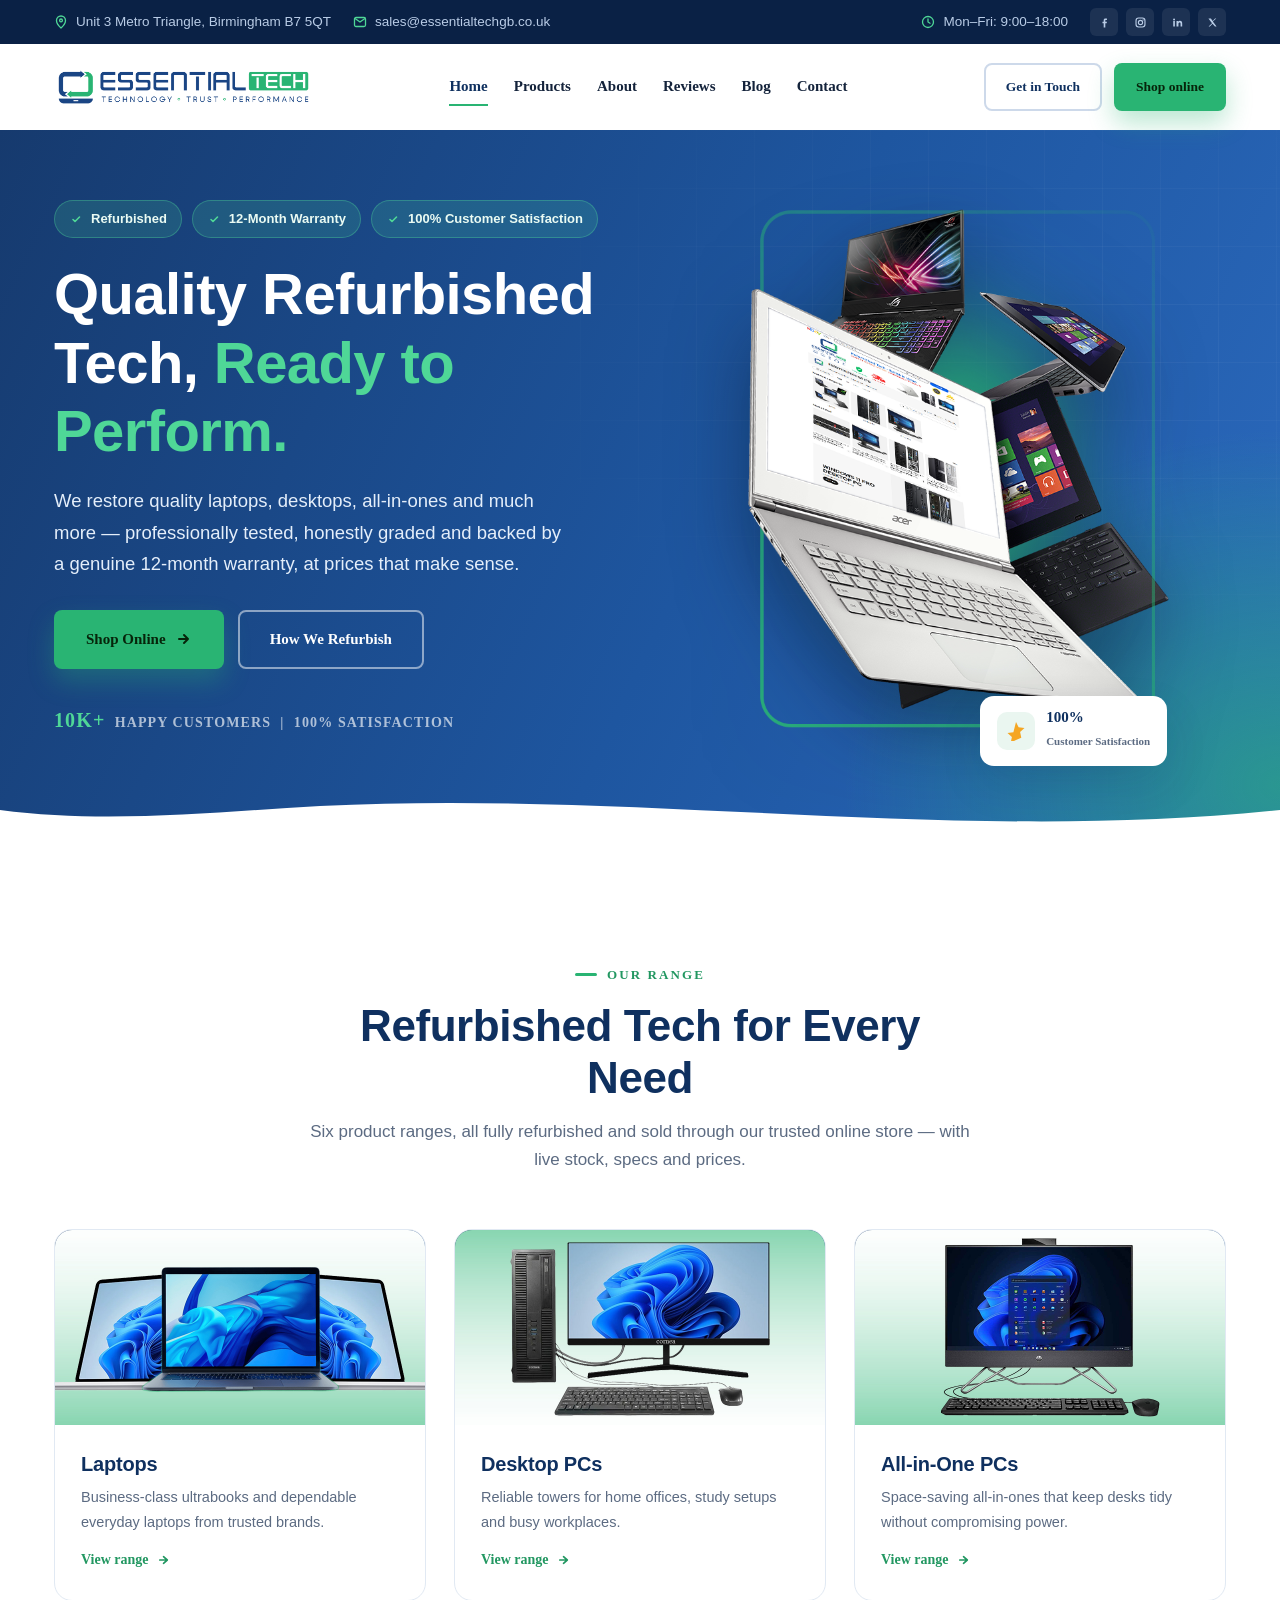
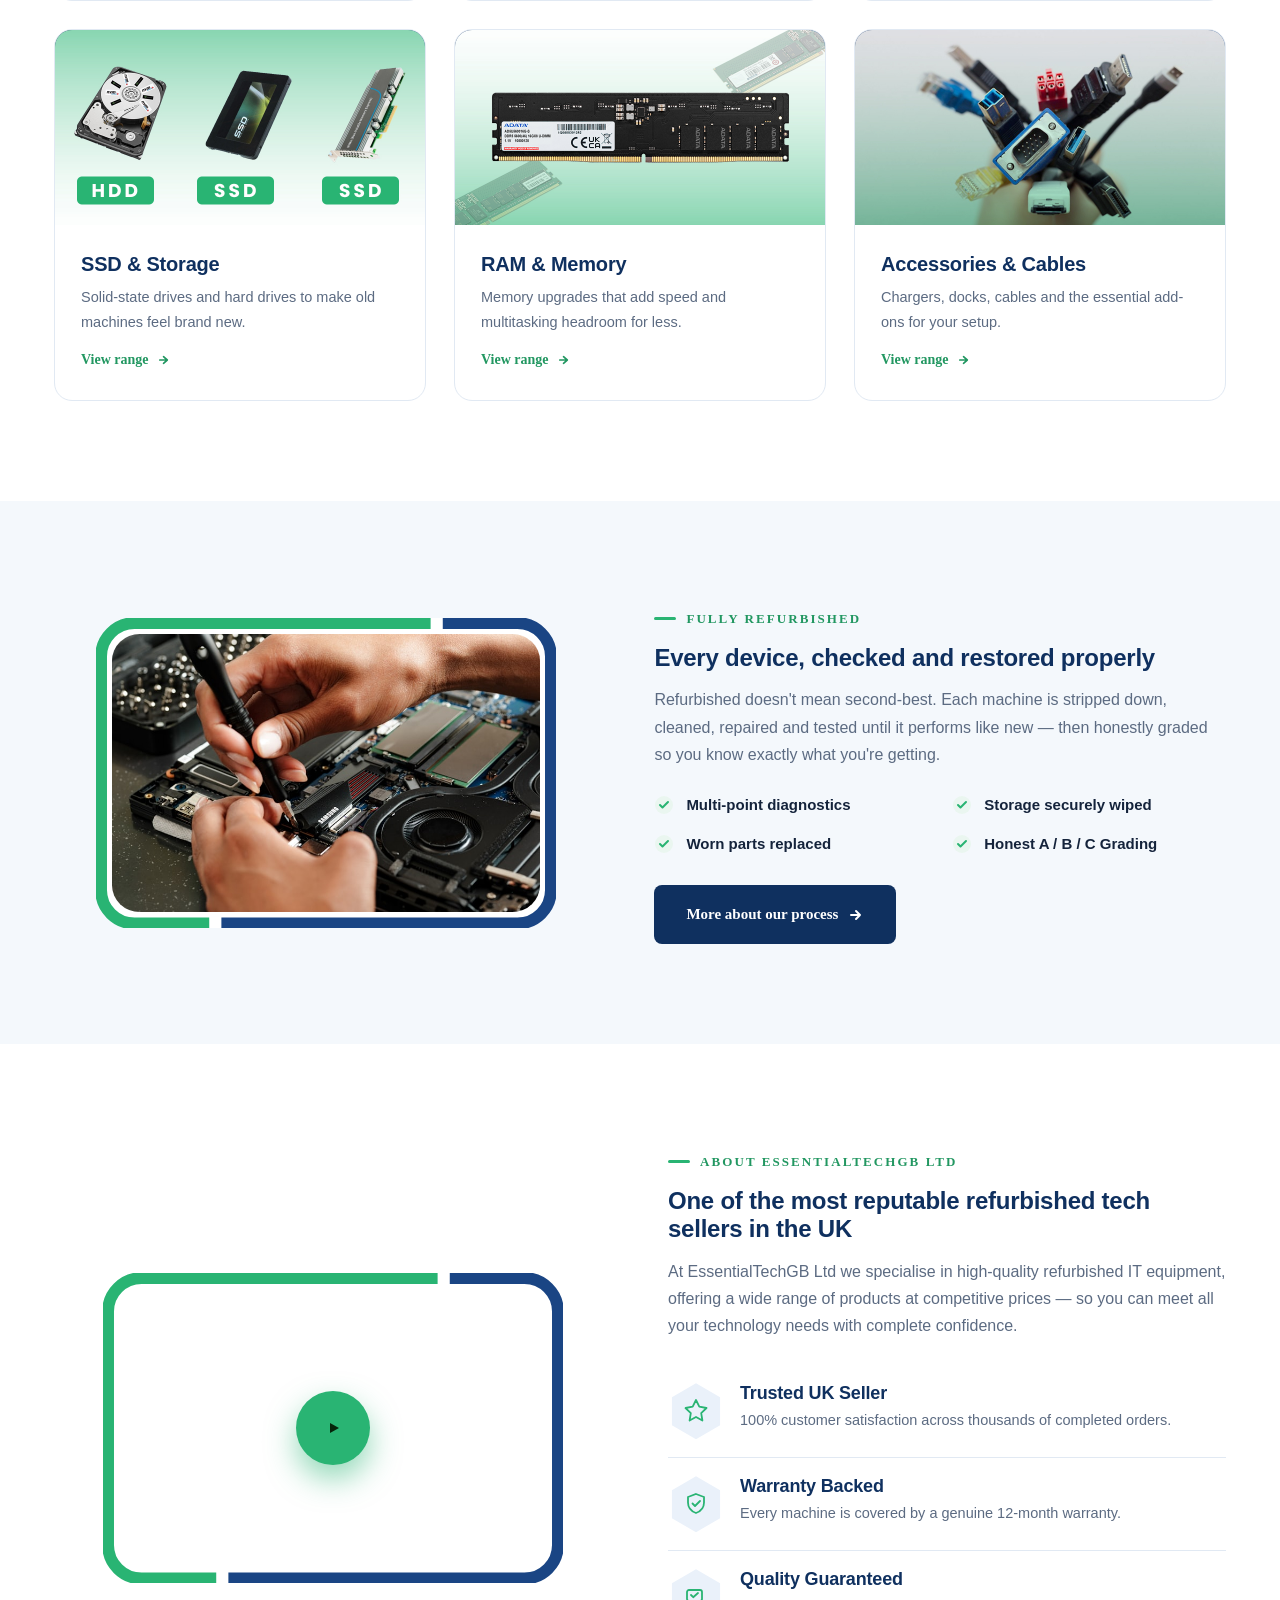
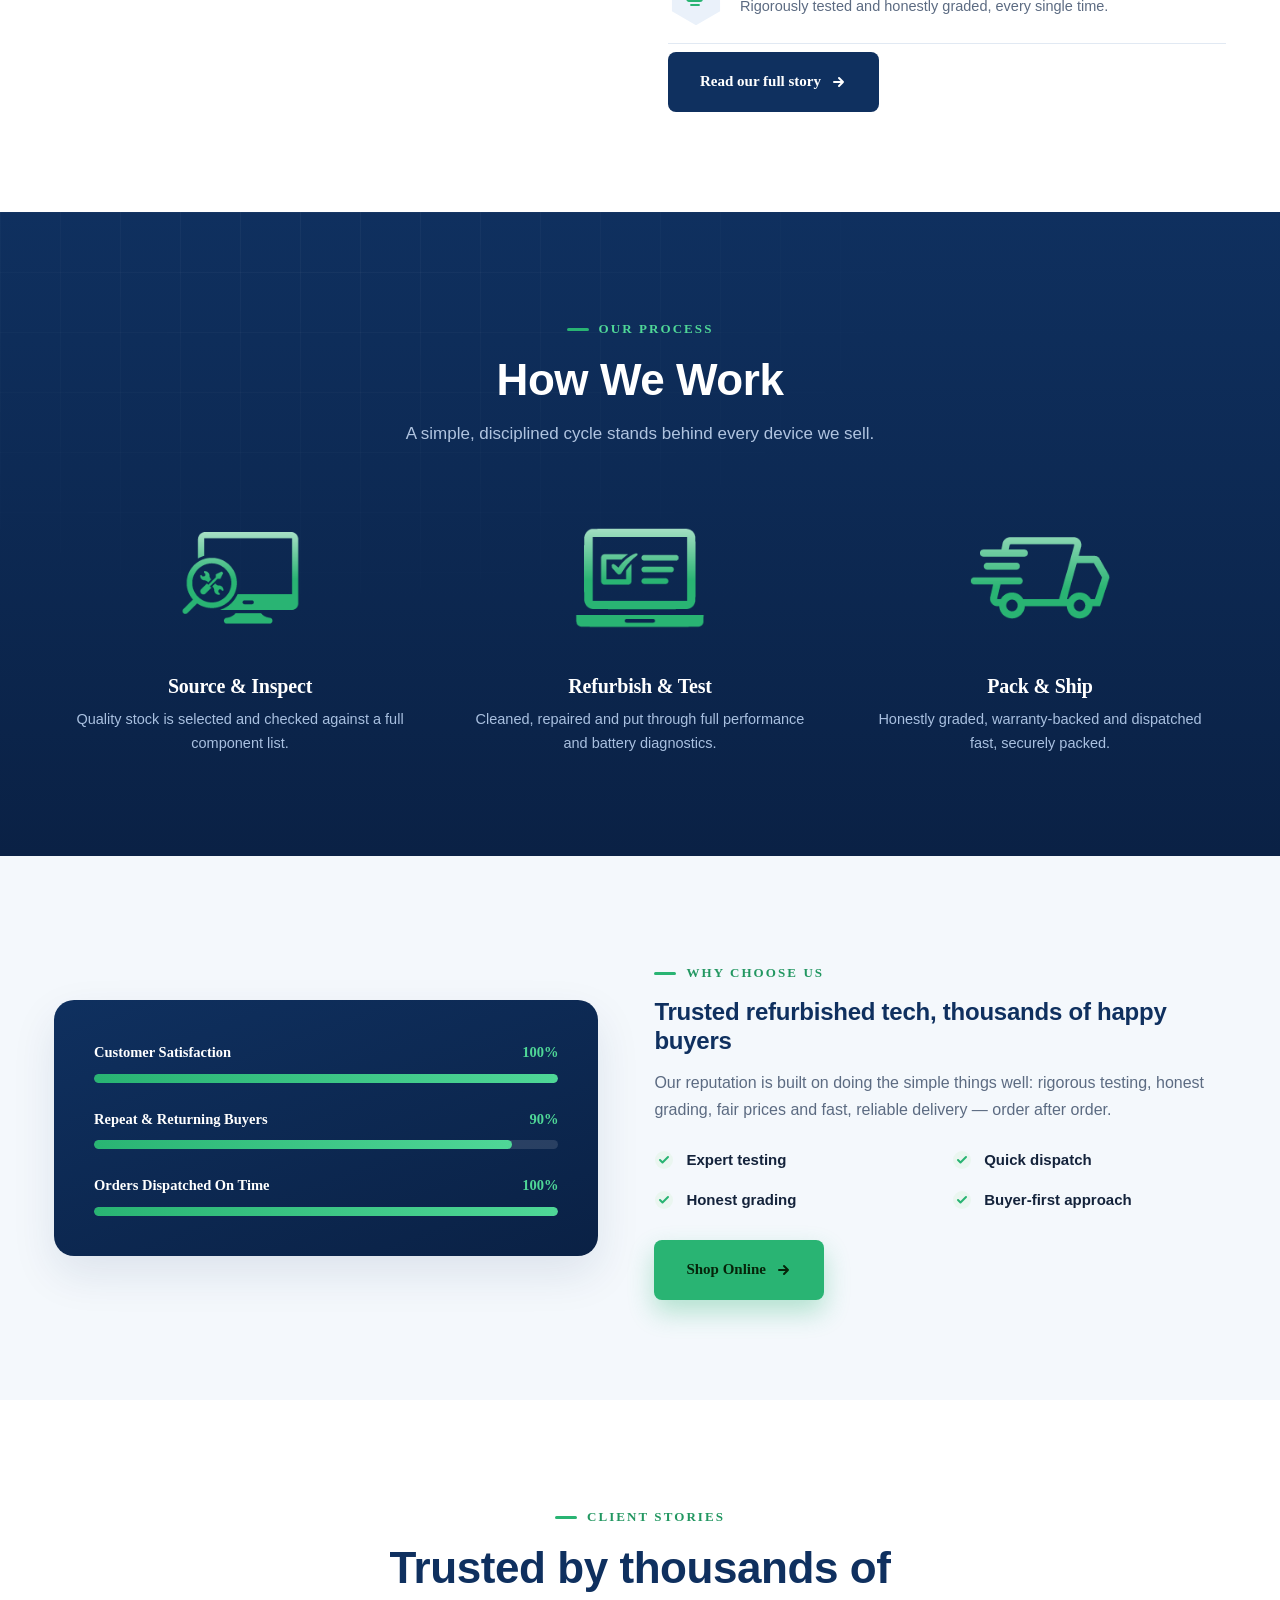
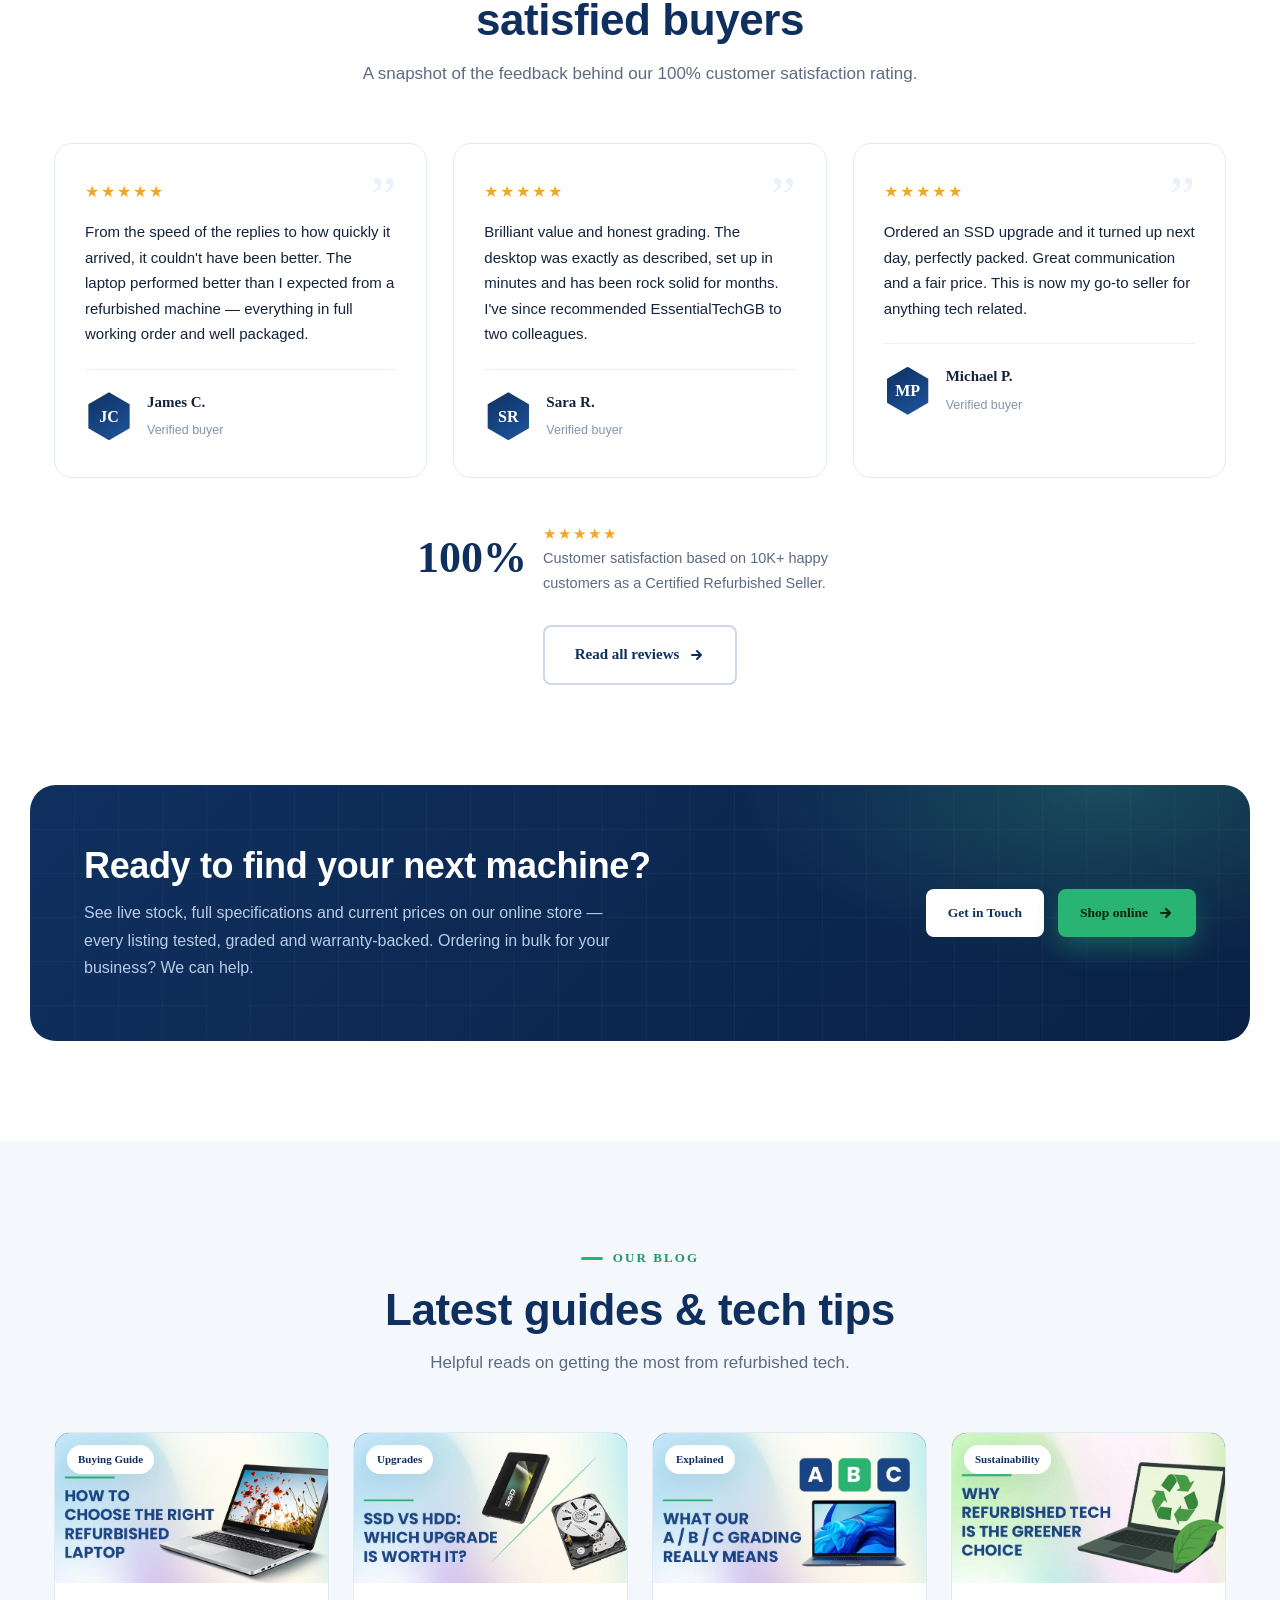
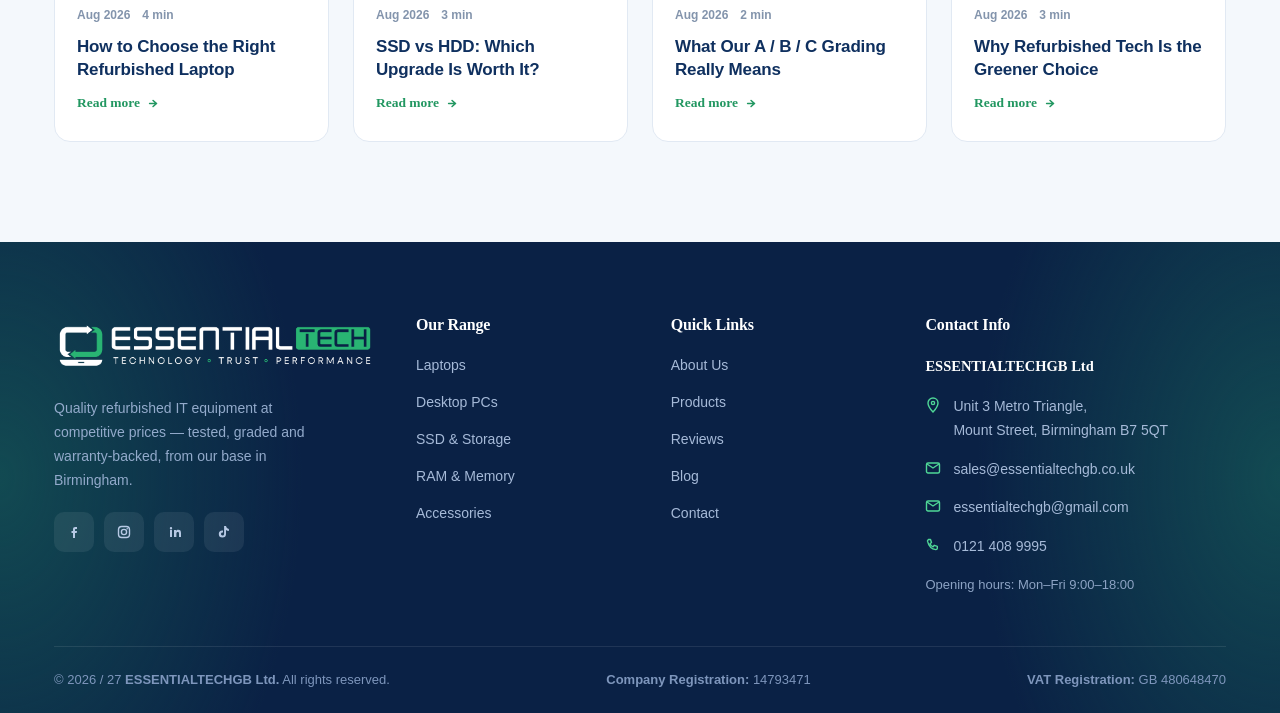
==== commit 14b87f19: "Add files via upload" ====
--- a/index.html
+++ b/index.html
@@ -1,331 +1,331 @@
-<!DOCTYPE html>
-<html lang="en">
-<head>
-<meta charset="UTF-8">
-<meta name="viewport" content="width=device-width, initial-scale=1.0">
-<title>EssentialTechGB Ltd — Quality Refurbished IT Equipment | Birmingham</title>
-<meta name="description" content="EssentialTechGB Ltd — quality refurbished laptops, desktops and accessories, tested, graded and backed by a 12-month warranty. Birmingham, UK.">
-<link rel="preconnect" href="https://fonts.googleapis.com">
-<link rel="preconnect" href="https://fonts.gstatic.com" crossorigin>
-<link href="https://fonts.googleapis.com/css2?family=Poppins:wght@400;500;600;700;800&family=Open+Sans:wght@400;500;600;700&display=swap" rel="stylesheet">
-<link rel="stylesheet" href="css/style.css">
-</head>
-<body>
-
-<!-- TOP BAR -->
-<div class="topbar">
-  <div class="wrap">
-    <div class="tb-l">
-      <a href="contact.html"><svg width="14" height="14" viewBox="0 0 14 14" fill="none"><path d="M7 1c2.5 0 4.5 2 4.5 4.5C11.5 9 7 13 7 13S2.5 9 2.5 5.5C2.5 3 4.5 1 7 1z" stroke="#4FD797" stroke-width="1.3"/><circle cx="7" cy="5.4" r="1.4" stroke="#4FD797" stroke-width="1.3"/></svg> Unit 3 Metro Triangle, Birmingham B7 5QT</a>
-      <a href="mailto:sales@essentialtechgb.co.uk"><svg width="14" height="14" viewBox="0 0 14 14" fill="none"><rect x="1.5" y="2.5" width="11" height="9" rx="1.5" stroke="#4FD797" stroke-width="1.3"/><path d="M2 3.5L7 7l5-3.5" stroke="#4FD797" stroke-width="1.3"/></svg> sales@essentialtechgb.co.uk</a>
-    </div>
-    <div class="tb-r">
-      <a href="#"><svg width="14" height="14" viewBox="0 0 14 14" fill="none"><circle cx="7" cy="7" r="5.5" stroke="#4FD797" stroke-width="1.3"/><path d="M7 4v3l2 1.2" stroke="#4FD797" stroke-width="1.3" stroke-linecap="round"/></svg><span> Mon–Fri: 9:00–18:00</span></a>
-      <div class="soc">
-        <a href="#" aria-label="Facebook"><svg width="13" height="13" viewBox="0 0 16 16" fill="#B9CCE6"><path d="M9 5.5V7h2l-.3 2H9v5H7V9H5.5V7H7V5.2C7 3.7 7.8 3 9.2 3H11v2H9.6c-.4 0-.6.2-.6.5z"/></svg></a>
-        <a href="#" aria-label="Instagram"><svg width="13" height="13" viewBox="0 0 16 16" fill="none"><rect x="2.5" y="2.5" width="11" height="11" rx="3.2" stroke="#B9CCE6" stroke-width="1.4"/><circle cx="8" cy="8" r="2.6" stroke="#B9CCE6" stroke-width="1.4"/><circle cx="11.2" cy="4.8" r=".8" fill="#B9CCE6"/></svg></a>
-        <a href="#" aria-label="LinkedIn"><svg width="13" height="13" viewBox="0 0 16 16" fill="#B9CCE6"><path d="M4 6h2v7H4V6zm1-3a1.2 1.2 0 110 2.4A1.2 1.2 0 015 3zm3 3h2v1c.4-.7 1.2-1.2 2.3-1.2 2 0 2.7 1.2 2.7 3.3V13h-2V9.5c0-.9-.3-1.6-1.2-1.6s-1.4.7-1.4 1.6V13H8V6z"/></svg></a>
-        <a href="#" aria-label="X"><svg width="13" height="13" viewBox="0 0 16 16" fill="#B9CCE6"><path d="M3 3l4.4 6L3.2 13h1.5l3.3-3.6L11 13h2l-4.6-6.3L12.6 3h-1.5L8.2 6.3 6 3H3z"/></svg></a>
-      </div>
-    </div>
-  </div>
-</div>
-
-<!-- HEADER -->
-<header id="header">
-  <div class="wrap">
-    <a class="brand" href="index.html"><img src="assets/images/logo.png" alt="EssentialTechGB Ltd"></a>
-    <nav class="mainnav" id="nav">
-      <a href="index.html" class="active">Home</a>
-      <a href="products.html">Products</a>
-      <a href="about.html">About</a>
-      <a href="reviews.html">Reviews</a>
-      <a href="blog.html">Blog</a>
-      <a href="contact.html">Contact</a>
-    </nav>
-    <div class="head-right">
-      <a class="btn btn-outline btn-sm" href="contact.html?type=quote">Get in Touch</a>
-      <a class="btn btn-primary btn-sm" href="https://www.ebay.co.uk/str/everydayneed" target="_blank" rel="noopener">Shop online</a>
-      <button class="burger" id="burger" aria-label="Menu"><span></span><span></span><span></span></button>
-    </div>
-  </div>
-</header>
-
-<!-- HERO -->
-<section class="hero" id="top">
-  <div class="wrap">
-    <div class="hero-copy">
-      <div class="pills reveal">
-        <span class="pill"><svg width="14" height="14" viewBox="0 0 14 14" fill="none"><path d="M4 7.5l2 2 4.5-4.5" stroke="#4FD797" stroke-width="1.6" stroke-linecap="round" stroke-linejoin="round"/></svg> Refurbished</span>
-        <span class="pill"><svg width="14" height="14" viewBox="0 0 14 14" fill="none"><path d="M4 7.5l2 2 4.5-4.5" stroke="#4FD797" stroke-width="1.6" stroke-linecap="round" stroke-linejoin="round"/></svg> 12-Month Warranty</span>
-        <span class="pill"><svg width="14" height="14" viewBox="0 0 14 14" fill="none"><path d="M4 7.5l2 2 4.5-4.5" stroke="#4FD797" stroke-width="1.6" stroke-linecap="round" stroke-linejoin="round"/></svg> 100% Customer Satisfaction</span>
-      </div>
-      <h1 class="reveal d1">Quality Refurbished<br>Tech, <span class="hl">Ready to Perform.</span></h1>
-      <p class="lede reveal d2">We restore quality laptops, desktops, all-in-ones and much more — professionally tested, honestly graded and backed by a genuine 12-month warranty, at prices that make sense.</p>
-      <div class="cta-row reveal d2">
-        <a class="btn btn-primary" href="https://www.ebay.co.uk/str/everydayneed" target="_blank" rel="noopener">Shop Online <svg class="arw" width="16" height="16" viewBox="0 0 16 16" fill="none"><path d="M3 8h9M8 4l4 4-4 4" stroke="#06240a" stroke-width="2" stroke-linecap="round" stroke-linejoin="round"/></svg></a>
-        <a class="btn btn-outline-light" href="#process">How We Refurbish</a>
-      </div>
-      <div class="slide-count reveal d3"><b>10K+</b> &nbsp;HAPPY CUSTOMERS &nbsp;|&nbsp; 100% SATISFACTION</div>
-    </div>
-    <div class="hero-visual reveal d1">
-      <div class="hero-photo">
-        <img src="assets/images/hero-laptop.png" alt="Refurbished Dell laptop ready to use">
-        <div class="float-badge fb-1"><span class="ic" style="background:#EAF6F0"><svg width="20" height="20" viewBox="0 0 20 20" fill="none"><path d="M10 1l2.6 5.3 5.9.6-4.4 4 1.2 5.8L10 19l-5.3 2.7 1.2-5.8-4.4-4 5.9-.6L10 1z" fill="#F5A623"/></svg></span><div><b>100%</b><small>Customer Satisfaction</small></div></div>
-      </div>
-    </div>
-  </div>
-  <div class="hero-shape"><svg viewBox="0 0 1440 70" preserveAspectRatio="none" style="width:100%;height:70px"><path d="M0 70h1440V22C1080 56 720 2 360 18 240 24 120 36 0 22v48z" fill="#fff"/></svg></div>
-</section>
-
-<!-- SERVICES / PRODUCT RANGE (6) -->
-<section class="sec" id="services">
-  <div class="wrap">
-    <div class="sec-head center reveal">
-      <span class="eyebrow center">Our Range</span>
-      <h2>Refurbished Tech for Every Need</h2>
-      <p>Six product ranges, all fully refurbished and sold through our trusted online store — with live stock, specs and prices.</p>
-    </div>
-    <div class="svc-grid">
-      <a class="svc reveal" href="products.html#laptops">
-        <div class="top"><img src="assets/images/categories/laptops.jpg" alt="Laptops"></div>
-        <div class="body"><h3>Laptops</h3><p>Business-class ultrabooks and dependable everyday laptops from trusted brands.</p><span class="go">View range <svg class="arw" width="14" height="14" viewBox="0 0 15 15" fill="none"><path d="M3 7.5h8M7 4l4 3.5-4 3.5" stroke="currentColor" stroke-width="1.8" stroke-linecap="round" stroke-linejoin="round"/></svg></span></div>
-      </a>
-      <a class="svc reveal d1" href="products.html#desktops">
-        <div class="top"><img src="assets/images/categories/desktops.jpg" alt="Desktop PCs"></div>
-        <div class="body"><h3>Desktop PCs</h3><p>Reliable towers for home offices, study setups and busy workplaces.</p><span class="go">View range <svg class="arw" width="14" height="14" viewBox="0 0 15 15" fill="none"><path d="M3 7.5h8M7 4l4 3.5-4 3.5" stroke="currentColor" stroke-width="1.8" stroke-linecap="round" stroke-linejoin="round"/></svg></span></div>
-      </a>
-      <a class="svc reveal d2" href="products.html#allinone">
-        <div class="top"><img src="assets/images/categories/allinone.jpg" alt="All-in-One PCs"></div>
-        <div class="body"><h3>All-in-One PCs</h3><p>Space-saving all-in-ones that keep desks tidy without compromising power.</p><span class="go">View range <svg class="arw" width="14" height="14" viewBox="0 0 15 15" fill="none"><path d="M3 7.5h8M7 4l4 3.5-4 3.5" stroke="currentColor" stroke-width="1.8" stroke-linecap="round" stroke-linejoin="round"/></svg></span></div>
-      </a>
-      <a class="svc reveal" href="products.html#storage">
-        <div class="top"><img src="assets/images/categories/ssd.jpg" alt="SSD and Storage"></div>
-        <div class="body"><h3>SSD &amp; Storage</h3><p>Solid-state drives and hard drives to make old machines feel brand new.</p><span class="go">View range <svg class="arw" width="14" height="14" viewBox="0 0 15 15" fill="none"><path d="M3 7.5h8M7 4l4 3.5-4 3.5" stroke="currentColor" stroke-width="1.8" stroke-linecap="round" stroke-linejoin="round"/></svg></span></div>
-      </a>
-      <a class="svc reveal d1" href="products.html#memory">
-        <div class="top"><img src="assets/images/categories/ram.jpg" alt="RAM and Memory"></div>
-        <div class="body"><h3>RAM &amp; Memory</h3><p>Memory upgrades that add speed and multitasking headroom for less.</p><span class="go">View range <svg class="arw" width="14" height="14" viewBox="0 0 15 15" fill="none"><path d="M3 7.5h8M7 4l4 3.5-4 3.5" stroke="currentColor" stroke-width="1.8" stroke-linecap="round" stroke-linejoin="round"/></svg></span></div>
-      </a>
-      <a class="svc reveal d2" href="products.html#accessories">
-        <div class="top"><img src="assets/images/categories/accessories.jpg" alt="Accessories and Cables"></div>
-        <div class="body"><h3>Accessories &amp; Cables</h3><p>Chargers, docks, cables and the essential add-ons for your setup.</p><span class="go">View range <svg class="arw" width="14" height="14" viewBox="0 0 15 15" fill="none"><path d="M3 7.5h8M7 4l4 3.5-4 3.5" stroke="currentColor" stroke-width="1.8" stroke-linecap="round" stroke-linejoin="round"/></svg></span></div>
-      </a>
-    </div>
-  </div>
-</section>
-
-<!-- REFURB / SHIELD -->
-<section class="sec paper">
-  <div class="wrap split">
-    <div class="split-media reveal">
-      <div class="corner-frame corner-frame-padded">
-        <img src="assets/images/process/repair-detail.jpg" alt="Device stripped down, repaired and tested">
-        <svg class="corner-frame-svg" viewBox="0 0 1361 919" aria-hidden="true">
-          <path d="M335,904 L114,904 A99,99 0 0 1 15,805 L15,114 A99,99 0 0 1 114,15 L990,15" fill="none" stroke="#29B473" stroke-width="35" stroke-linecap=""/>
-          <path d="M1026,15 L1247,15 A99,99 0 0 1 1346,114 L1346,805 A99,99 0 0 1 1247,904 L371,904" fill="none" stroke="#1A4584" stroke-width="35" stroke-linecap=""/>
-        </svg>
-      </div>
-    </div>
-    <div class="reveal d1">
-      <span class="eyebrow">Fully Refurbished</span>
-      <h2 style="margin-top:14px">Every device, checked and restored properly</h2>
-      <p style="color:var(--slate);margin-top:14px">Refurbished doesn't mean second-best. Each machine is stripped down, cleaned, repaired and tested until it performs like new — then honestly graded so you know exactly what you're getting.</p>
-      <ul class="checklist">
-        <li><svg width="20" height="20" viewBox="0 0 20 20" fill="none"><circle cx="10" cy="10" r="9" fill="#EAF6F0"/><path d="M6 10l2.5 2.5L14 7" stroke="#29B473" stroke-width="2" stroke-linecap="round" stroke-linejoin="round"/></svg> Multi-point diagnostics</li>
-        <li><svg width="20" height="20" viewBox="0 0 20 20" fill="none"><circle cx="10" cy="10" r="9" fill="#EAF6F0"/><path d="M6 10l2.5 2.5L14 7" stroke="#29B473" stroke-width="2" stroke-linecap="round" stroke-linejoin="round"/></svg> Storage securely wiped</li>
-        <li><svg width="20" height="20" viewBox="0 0 20 20" fill="none"><circle cx="10" cy="10" r="9" fill="#EAF6F0"/><path d="M6 10l2.5 2.5L14 7" stroke="#29B473" stroke-width="2" stroke-linecap="round" stroke-linejoin="round"/></svg> Worn parts replaced</li>
-        <li><svg width="20" height="20" viewBox="0 0 20 20" fill="none"><circle cx="10" cy="10" r="9" fill="#EAF6F0"/><path d="M6 10l2.5 2.5L14 7" stroke="#29B473" stroke-width="2" stroke-linecap="round" stroke-linejoin="round"/></svg> Honest A / B / C Grading</li>
-      </ul>
-      <a class="btn btn-navy" href="about.html">More about our process <svg class="arw" width="16" height="16" viewBox="0 0 16 16" fill="none"><path d="M3 8h9M8 4l4 4-4 4" stroke="#fff" stroke-width="2" stroke-linecap="round" stroke-linejoin="round"/></svg></a>
-    </div>
-  </div>
-</section>
-
-<!-- ABOUT teaser -->
-<section class="sec" id="about">
-  <div class="wrap about">
-    <div class="about-media reveal">
-      <div class="corner-frame corner-frame-padded">
-        <video class="hex-video" muted playsinline loop preload="metadata"><source src="assets/video/about-teaser.mp4" type="video/mp4"></video>
-        <svg class="corner-frame-svg" viewBox="0 0 1361 919" aria-hidden="true">
-          <path d="M335,904 L114,904 A99,99 0 0 1 15,805 L15,114 A99,99 0 0 1 114,15 L990,15" fill="none" stroke="#29B473" stroke-width="35"/>
-          <path d="M1026,15 L1247,15 A99,99 0 0 1 1346,114 L1346,805 A99,99 0 0 1 1247,904 L371,904" fill="none" stroke="#1A4584" stroke-width="35"/>
-        </svg>
-        <div class="play" title="Play"><svg width="22" height="22" viewBox="0 0 22 22" fill="none"><path d="M8 6l9 5-9 5V6z" fill="#06240a"/></svg></div>
-      </div>
-    </div>
-    <div class="reveal d1">
-      <span class="eyebrow">About EssentialTechGB Ltd</span>
-      <h2 style="margin-top:14px">One of the most reputable refurbished tech sellers in the UK</h2>
-      <p style="color:var(--slate);margin:14px 0 26px">At EssentialTechGB Ltd we specialise in high-quality refurbished IT equipment, offering a wide range of products at competitive prices — so you can meet all your technology needs with complete confidence.</p>
-      <div class="feat">
-        <div class="fic"><svg width="26" height="26" viewBox="0 0 26 26" fill="none"><path d="M13 2l3.3 6.7L23.5 10l-5.3 5.1 1.2 7.4L13 19l-6.4 3.5 1.2-7.4L2.5 10l7.2-1.3L13 2z" stroke="#29B473" stroke-width="1.8" stroke-linejoin="round"/></svg></div>
-        <div><h4>Trusted UK Seller</h4><p>100% customer satisfaction across thousands of completed orders.</p></div>
-      </div>
-      <div class="feat">
-        <div class="fic"><svg width="26" height="26" viewBox="0 0 26 26" fill="none"><path d="M13 3l8 3v5.5c0 5.2-3.5 8.9-8 10.5-4.5-1.6-8-5.3-8-10.5V6l8-3z" stroke="#29B473" stroke-width="1.8"/><path d="M9.5 12.5l2.5 2.5 5-5" stroke="#29B473" stroke-width="1.8" stroke-linecap="round" stroke-linejoin="round"/></svg></div>
-        <div><h4>Warranty Backed</h4><p>Every machine is covered by a genuine 12-month warranty.</p></div>
-      </div>
-      <div class="feat">
-        <div class="fic"><svg width="26" height="26" viewBox="0 0 26 26" fill="none"><rect x="4" y="6" width="15" height="11" rx="2" stroke="#29B473" stroke-width="1.8"/><path d="M8 21h8" stroke="#29B473" stroke-width="1.8" stroke-linecap="round"/><path d="M8 11l2.2 2.2L15 9" stroke="#29B473" stroke-width="1.8" stroke-linecap="round" stroke-linejoin="round"/></svg></div>
-        <div><h4>Quality Guaranteed</h4><p>Rigorously tested and honestly graded, every single time.</p></div>
-      </div>
-      <a class="btn btn-navy" href="about.html" style="margin-top:8px">Read our full story <svg class="arw" width="16" height="16" viewBox="0 0 16 16" fill="none"><path d="M3 8h9M8 4l4 4-4 4" stroke="#fff" stroke-width="2" stroke-linecap="round" stroke-linejoin="round"/></svg></a>
-    </div>
-  </div>
-</section>
-
-<!-- PROCESS -->
-<section class="sec process" id="process">
-  <div class="wrap">
-    <div class="sec-head center reveal">
-      <span class="eyebrow center on-dark">Our Process</span>
-      <h2>How We Work</h2>
-      <p>A simple, disciplined cycle stands behind every device we sell.</p>
-    </div>
-    <div class="steps">
-      <div class="pstep reveal">
-        <div class="circle"><img src="assets/images/others/source _inspect.png" alt="Quality stock being sourced and inspected"></div>
-        <h4>Source &amp; Inspect</h4><p>Quality stock is selected and checked against a full component list.</p>
-      </div>
-      <div class="pstep reveal d1">
-        <div class="circle"><img src="assets/images/others/refurbish_test.png" alt="Technician refurbishing and testing a laptop"></div>
-        <h4>Refurbish &amp; Test</h4><p>Cleaned, repaired and put through full performance and battery diagnostics.</p>
-      </div>
-      <div class="pstep reveal d2">
-        <div class="circle"><img src="assets/images/others/pack_ship.png" alt="Devices packed and ready for dispatch"></div>
-        <h4>Pack &amp; Ship</h4><p>Honestly graded, warranty-backed and dispatched fast, securely packed.</p>
-      </div>
-    </div>
-  </div>
-</section>
-
-<!-- WHY / MILESTONE -->
-<section class="sec paper">
-  <div class="wrap why">
-    <div class="skillcard reveal" id="skillcard">
-      <div class="skill"><div class="lab"><span>Customer Satisfaction</span><b>100%</b></div><div class="bar"><span style="--w:100%"></span></div></div>
-      <div class="skill"><div class="lab"><span>Repeat &amp; Returning Buyers</span><b>90%</b></div><div class="bar"><span style="--w:90%"></span></div></div>
-      <div class="skill"><div class="lab"><span>Orders Dispatched On Time</span><b>100%</b></div><div class="bar"><span style="--w:100%"></span></div></div>
-    </div>
-    <div class="reveal d1">
-      <span class="eyebrow">Why Choose Us</span>
-      <h2 style="margin-top:14px">Trusted refurbished tech, thousands of happy buyers</h2>
-      <p style="color:var(--slate);margin:14px 0 22px">Our reputation is built on doing the simple things well: rigorous testing, honest grading, fair prices and fast, reliable delivery — order after order.</p>
-      <ul class="checklist">
-        <li><svg width="20" height="20" viewBox="0 0 20 20" fill="none"><circle cx="10" cy="10" r="9" fill="#EAF6F0"/><path d="M6 10l2.5 2.5L14 7" stroke="#29B473" stroke-width="2" stroke-linecap="round" stroke-linejoin="round"/></svg> Expert testing</li>
-        <li><svg width="20" height="20" viewBox="0 0 20 20" fill="none"><circle cx="10" cy="10" r="9" fill="#EAF6F0"/><path d="M6 10l2.5 2.5L14 7" stroke="#29B473" stroke-width="2" stroke-linecap="round" stroke-linejoin="round"/></svg> Quick dispatch</li>
-        <li><svg width="20" height="20" viewBox="0 0 20 20" fill="none"><circle cx="10" cy="10" r="9" fill="#EAF6F0"/><path d="M6 10l2.5 2.5L14 7" stroke="#29B473" stroke-width="2" stroke-linecap="round" stroke-linejoin="round"/></svg> Honest grading</li>
-        <li><svg width="20" height="20" viewBox="0 0 20 20" fill="none"><circle cx="10" cy="10" r="9" fill="#EAF6F0"/><path d="M6 10l2.5 2.5L14 7" stroke="#29B473" stroke-width="2" stroke-linecap="round" stroke-linejoin="round"/></svg> Buyer-first approach</li>
-      </ul>
-      <a class="btn btn-primary" href="https://www.ebay.co.uk/str/everydayneed" target="_blank" rel="noopener">Shop Online <svg class="arw" width="16" height="16" viewBox="0 0 16 16" fill="none"><path d="M3 8h9M8 4l4 4-4 4" stroke="#06240a" stroke-width="2" stroke-linecap="round" stroke-linejoin="round"/></svg></a>
-    </div>
-  </div>
-</section>
-
-<!-- TESTIMONIALS -->
-<section class="sec" id="reviews">
-  <div class="wrap">
-    <div class="sec-head center reveal">
-      <span class="eyebrow center">Client Stories</span>
-      <h2>Trusted by thousands of satisfied buyers</h2>
-      <p>A snapshot of the feedback behind our 100% customer satisfaction rating.</p>
-    </div>
-    <div class="rev-grid">
-      <div class="review reveal"><span class="quote">”</span><div class="stars">★★★★★</div><p>From the speed of the replies to how quickly it arrived, it couldn't have been better. The laptop performed better than I expected from a refurbished machine — everything in full working order and well packaged.</p><div class="reviewer"><div class="av">JC</div><div><b>James C.</b><span>Verified buyer</span></div></div></div>
-      <div class="review reveal d1"><span class="quote">”</span><div class="stars">★★★★★</div><p>Brilliant value and honest grading. The desktop was exactly as described, set up in minutes and has been rock solid for months. I've since recommended EssentialTechGB to two colleagues.</p><div class="reviewer"><div class="av">SR</div><div><b>Sara R.</b><span>Verified buyer</span></div></div></div>
-      <div class="review reveal d2"><span class="quote">”</span><div class="stars">★★★★★</div><p>Ordered an SSD upgrade and it turned up next day, perfectly packed. Great communication and a fair price. This is now my go-to seller for anything tech related.</p><div class="reviewer"><div class="av">MP</div><div><b>Michael P.</b><span>Verified buyer</span></div></div></div>
-    </div>
-    <div class="rating-badge reveal">
-      <div class="score">100%</div>
-      <div class="rb-txt"><span class="stars">★★★★★</span><br>Customer satisfaction based on 10K+ happy customers as a Certified Refurbished Seller.</div>
-    </div>
-    <div style="text-align:center;margin-top:30px" class="reveal">
-      <a class="btn btn-outline" href="reviews.html">Read all reviews <svg class="arw" width="16" height="16" viewBox="0 0 16 16" fill="none"><path d="M3 8h9M8 4l4 4-4 4" stroke="#0F305F" stroke-width="2" stroke-linecap="round" stroke-linejoin="round"/></svg></a>
-    </div>
-  </div>
-</section>
-
-<!-- CTA -->
-<div class="ctaband">
-  <div class="inner reveal">
-    <div>
-      <h2>Ready to find your next machine?</h2>
-      <p>See live stock, full specifications and current prices on our online store — every listing tested, graded and warranty-backed. Ordering in bulk for your business? We can help.</p>
-    </div>
-    <div class="acts">
-      <a class="btn btn-light btn-sm" href="contact.html?type=quote">Get in Touch</a>
-      <a class="btn btn-primary btn-sm" href="https://www.ebay.co.uk/str/everydayneed" target="_blank" rel="noopener">Shop online <svg class="arw" width="16" height="16" viewBox="0 0 16 16" fill="none"><path d="M3 8h9M8 4l4 4-4 4" stroke="#06240a" stroke-width="2" stroke-linecap="round" stroke-linejoin="round"/></svg></a>
-    </div>
-  </div>
-</div>
-
-<!-- BLOG -->
-<section class="sec paper" id="blog">
-  <div class="wrap">
-    <div class="sec-head center reveal">
-      <span class="eyebrow center">Our Blog</span>
-      <h2>Latest guides &amp; tech tips</h2>
-      <p>Helpful reads on getting the most from refurbished tech.</p>
-    </div>
-    <div class="blog-grid">
-      <a class="post reveal" href="blog-refurbished-laptop-guide.html"><div class="thumb"><span class="cat">Buying Guide</span><img src="assets/images/blog/buying-guide.jpg" alt="Choosing a refurbished laptop" class="thumb-photo"></div><div class="body"><div class="meta"><span>Aug 2026</span><span>4 min</span></div><h3>How to Choose the Right Refurbished Laptop</h3><span class="go">Read more <svg width="13" height="13" viewBox="0 0 15 15" fill="none"><path d="M3 7.5h8M7 4l4 3.5-4 3.5" stroke="#229761" stroke-width="1.8" stroke-linecap="round" stroke-linejoin="round"/></svg></span></div></a>
-      <a class="post reveal d1" href="blog-ssd-vs-hdd.html"><div class="thumb"><span class="cat">Upgrades</span><img src="assets/images/blog/ssd-vs-hdd.jpg" alt="SSD vs HDD comparison" class="thumb-photo"></div><div class="body"><div class="meta"><span>Aug 2026</span><span>3 min</span></div><h3>SSD vs HDD: Which Upgrade Is Worth It?</h3><span class="go">Read more <svg width="13" height="13" viewBox="0 0 15 15" fill="none"><path d="M3 7.5h8M7 4l4 3.5-4 3.5" stroke="#229761" stroke-width="1.8" stroke-linecap="round" stroke-linejoin="round"/></svg></span></div></a>
-      <a class="post reveal d2" href="blog-grading-explained.html"><div class="thumb"><span class="cat">Explained</span><img src="assets/images/blog/grading-explained.jpg" alt="Laptop condition grading" class="thumb-photo"></div><div class="body"><div class="meta"><span>Aug 2026</span><span>2 min</span></div><h3>What Our A / B / C Grading Really Means</h3><span class="go">Read more <svg width="13" height="13" viewBox="0 0 15 15" fill="none"><path d="M3 7.5h8M7 4l4 3.5-4 3.5" stroke="#229761" stroke-width="1.8" stroke-linecap="round" stroke-linejoin="round"/></svg></span></div></a>
-      <a class="post reveal d3" href="blog-refurbished-green-choice.html"><div class="thumb"><span class="cat">Sustainability</span><img src="assets/images/blog/sustainability.jpg" alt="Refurbished tech is the greener choice" class="thumb-photo"></div><div class="body"><div class="meta"><span>Aug 2026</span><span>3 min</span></div><h3>Why Refurbished Tech Is the Greener Choice</h3><span class="go">Read more <svg width="13" height="13" viewBox="0 0 15 15" fill="none"><path d="M3 7.5h8M7 4l4 3.5-4 3.5" stroke="#229761" stroke-width="1.8" stroke-linecap="round" stroke-linejoin="round"/></svg></span></div></a>
-    </div>
-  </div>
-</section>
-
-<!-- FOOTER -->
-<footer id="contact">
-  <div class="wrap">
-    <div class="foot-top">
-      <div class="foot-brand">
-        <div class="foot-logo-card"><img src="assets/images/footer-logo.png" alt="EssentialTechGB Ltd"></div>
-        <p>Quality refurbished IT equipment at competitive prices — tested, graded and warranty-backed, from our base in Birmingham.</p>
-        <div class="soc">
-          <a href="#" aria-label="Facebook"><svg width="16" height="16" viewBox="0 0 16 16" fill="#B7C9E4"><path d="M9 5.5V7h2l-.3 2H9v5H7V9H5.5V7H7V5.2C7 3.7 7.8 3 9.2 3H11v2H9.6c-.4 0-.6.2-.6.5z"/></svg></a>
-          <a href="#" aria-label="Instagram"><svg width="16" height="16" viewBox="0 0 16 16" fill="none"><rect x="2.5" y="2.5" width="11" height="11" rx="3.2" stroke="#B7C9E4" stroke-width="1.4"/><circle cx="8" cy="8" r="2.6" stroke="#B7C9E4" stroke-width="1.4"/><circle cx="11.2" cy="4.8" r=".8" fill="#B7C9E4"/></svg></a>
-          <a href="#" aria-label="LinkedIn"><svg width="16" height="16" viewBox="0 0 16 16" fill="#B7C9E4"><path d="M4 6h2v7H4V6zm1-3a1.2 1.2 0 110 2.4A1.2 1.2 0 015 3zm3 3h2v1c.4-.7 1.2-1.2 2.3-1.2 2 0 2.7 1.2 2.7 3.3V13h-2V9.5c0-.9-.3-1.6-1.2-1.6s-1.4.7-1.4 1.6V13H8V6z"/></svg></a>
-          <a href="#" aria-label="TikTok"><svg width="16" height="16" viewBox="0 0 16 16" fill="#B7C9E4"><path d="M10 2c.3 1.6 1.3 2.7 2.9 2.9v2c-1.1 0-2.1-.35-2.9-.95V10a3.6 3.6 0 11-3.6-3.6c.2 0 .4 0 .6.05v2.1a1.55 1.55 0 101.1 1.48V2H10z"/></svg></a>
-        </div>
-      </div>
-      <div class="foot-col">
-        <h4>Our Range</h4>
-        <a href="products.html#laptops">Laptops</a>
-        <a href="products.html#desktops">Desktop PCs</a>
-        <a href="products.html#storage">SSD &amp; Storage</a>
-        <a href="products.html#memory">RAM &amp; Memory</a>
-        <a href="products.html#accessories">Accessories</a>
-      </div>
-      <div class="foot-col">
-        <h4>Quick Links</h4>
-        <a href="about.html">About Us</a>
-        <a href="products.html">Products</a>
-        <a href="reviews.html">Reviews</a>
-        <a href="blog.html">Blog</a>
-        <a href="contact.html">Contact</a>
-      </div>
-      <div class="foot-col foot-contact">
-        <h4>Contact Info</h4>
-        <p class="foot-company">ESSENTIALTECHGB Ltd</p>
-        <div class="row"><svg width="16" height="16" viewBox="0 0 16 16" fill="none"><path d="M8 1c2.8 0 5 2.2 5 5 0 3.8-5 9-5 9S3 9.8 3 6c0-2.8 2.2-5 5-5z" stroke="#4FD797" stroke-width="1.4"/><circle cx="8" cy="6" r="1.6" stroke="#4FD797" stroke-width="1.4"/></svg><span>Unit 3 Metro Triangle,<br>Mount Street, Birmingham B7 5QT</span></div>
-        <div class="row"><svg width="16" height="16" viewBox="0 0 16 16" fill="none"><rect x="1.5" y="3" width="13" height="10" rx="1.5" stroke="#4FD797" stroke-width="1.4"/><path d="M2 4l6 4 6-4" stroke="#4FD797" stroke-width="1.4"/></svg><span>sales@essentialtechgb.co.uk</span></div>
-        <div class="row"><svg width="16" height="16" viewBox="0 0 16 16" fill="none"><rect x="1.5" y="3" width="13" height="10" rx="1.5" stroke="#4FD797" stroke-width="1.4"/><path d="M2 4l6 4 6-4" stroke="#4FD797" stroke-width="1.4"/></svg><span>essentialtechgb@gmail.com</span></div>
-        <div class="row"><svg width="16" height="16" viewBox="0 0 16 16" fill="none"><path d="M3.5 2.5h2l1 3-1.5 1.2c.6 1.4 1.7 2.5 3.1 3.1l1.2-1.5 3 1v2c0 .8-.7 1.4-1.5 1.3C6.8 12.3 3.7 9.2 2.5 4.2c-.1-.8.5-1.5 1.3-1.5z" stroke="#4FD797" stroke-width="1.4" stroke-linejoin="round"/></svg><span>0121 408 9995</span></div>
-        <div class="foot-hours">Opening hours: Mon–Fri 9:00–18:00</div>
-      </div>
-    </div>
-    <div class="foot-bottom">
-      <span>© <span class="copy-year">2026 / 27</span> <b>ESSENTIALTECHGB Ltd.</b> All rights reserved.</span>
-      <span><b>Company Registration:</b> 14793471</span>
-      <span><b>VAT Registration:</b> GB 480648470</span>
-    </div>
-  </div>
-</footer>
-
-<script src="assets/js/main.js"></script>
-</body>
-</html>
+<!DOCTYPE html>
+<html lang="en">
+<head>
+<meta charset="UTF-8">
+<meta name="viewport" content="width=device-width, initial-scale=1.0">
+<title>EssentialTechGB Ltd — Quality Refurbished IT Equipment | Birmingham</title>
+<meta name="description" content="EssentialTechGB Ltd — quality refurbished laptops, desktops and accessories, tested, graded and backed by a 12-month warranty. Birmingham, UK.">
+<link rel="preconnect" href="https://fonts.googleapis.com">
+<link rel="preconnect" href="https://fonts.gstatic.com" crossorigin>
+<link href="https://fonts.googleapis.com/css2?family=Poppins:wght@400;500;600;700;800&family=Open+Sans:wght@400;500;600;700&display=swap" rel="stylesheet">
+<link rel="stylesheet" href="css/style.css">
+</head>
+<body>
+
+<!-- TOP BAR -->
+<div class="topbar">
+  <div class="wrap">
+    <div class="tb-l">
+      <a href="contact.html"><svg width="14" height="14" viewBox="0 0 14 14" fill="none"><path d="M7 1c2.5 0 4.5 2 4.5 4.5C11.5 9 7 13 7 13S2.5 9 2.5 5.5C2.5 3 4.5 1 7 1z" stroke="#4FD797" stroke-width="1.3"/><circle cx="7" cy="5.4" r="1.4" stroke="#4FD797" stroke-width="1.3"/></svg> Unit 3 Metro Triangle, Birmingham B7 5QT</a>
+      <a href="mailto:sales@essentialtechgb.co.uk"><svg width="14" height="14" viewBox="0 0 14 14" fill="none"><rect x="1.5" y="2.5" width="11" height="9" rx="1.5" stroke="#4FD797" stroke-width="1.3"/><path d="M2 3.5L7 7l5-3.5" stroke="#4FD797" stroke-width="1.3"/></svg> sales@essentialtechgb.co.uk</a>
+    </div>
+    <div class="tb-r">
+      <a href="#"><svg width="14" height="14" viewBox="0 0 14 14" fill="none"><circle cx="7" cy="7" r="5.5" stroke="#4FD797" stroke-width="1.3"/><path d="M7 4v3l2 1.2" stroke="#4FD797" stroke-width="1.3" stroke-linecap="round"/></svg><span> Mon–Fri: 9:00–18:00</span></a>
+      <div class="soc">
+        <a href="#" aria-label="Facebook"><svg width="13" height="13" viewBox="0 0 16 16" fill="#B9CCE6"><path d="M9 5.5V7h2l-.3 2H9v5H7V9H5.5V7H7V5.2C7 3.7 7.8 3 9.2 3H11v2H9.6c-.4 0-.6.2-.6.5z"/></svg></a>
+        <a href="#" aria-label="Instagram"><svg width="13" height="13" viewBox="0 0 16 16" fill="none"><rect x="2.5" y="2.5" width="11" height="11" rx="3.2" stroke="#B9CCE6" stroke-width="1.4"/><circle cx="8" cy="8" r="2.6" stroke="#B9CCE6" stroke-width="1.4"/><circle cx="11.2" cy="4.8" r=".8" fill="#B9CCE6"/></svg></a>
+        <a href="#" aria-label="LinkedIn"><svg width="13" height="13" viewBox="0 0 16 16" fill="#B9CCE6"><path d="M4 6h2v7H4V6zm1-3a1.2 1.2 0 110 2.4A1.2 1.2 0 015 3zm3 3h2v1c.4-.7 1.2-1.2 2.3-1.2 2 0 2.7 1.2 2.7 3.3V13h-2V9.5c0-.9-.3-1.6-1.2-1.6s-1.4.7-1.4 1.6V13H8V6z"/></svg></a>
+        <a href="#" aria-label="X"><svg width="13" height="13" viewBox="0 0 16 16" fill="#B9CCE6"><path d="M3 3l4.4 6L3.2 13h1.5l3.3-3.6L11 13h2l-4.6-6.3L12.6 3h-1.5L8.2 6.3 6 3H3z"/></svg></a>
+      </div>
+    </div>
+  </div>
+</div>
+
+<!-- HEADER -->
+<header id="header">
+  <div class="wrap">
+    <a class="brand" href="index.html"><img src="assets/images/logo.png" alt="EssentialTechGB Ltd"></a>
+    <nav class="mainnav" id="nav">
+      <a href="index.html" class="active">Home</a>
+      <a href="products.html">Products</a>
+      <a href="about.html">About</a>
+      <a href="reviews.html">Reviews</a>
+      <a href="blog.html">Blog</a>
+      <a href="contact.html">Contact</a>
+    </nav>
+    <div class="head-right">
+      <a class="btn btn-outline btn-sm" href="contact.html">Get in Touch</a>
+      <a class="btn btn-primary btn-sm" href="https://www.ebay.co.uk/str/everydayneed" target="_blank" rel="noopener">Shop online</a>
+      <button class="burger" id="burger" aria-label="Menu"><span></span><span></span><span></span></button>
+    </div>
+  </div>
+</header>
+
+<!-- HERO -->
+<section class="hero" id="top">
+  <div class="wrap">
+    <div class="hero-copy">
+      <div class="pills reveal">
+        <span class="pill"><svg width="14" height="14" viewBox="0 0 14 14" fill="none"><path d="M4 7.5l2 2 4.5-4.5" stroke="#4FD797" stroke-width="1.6" stroke-linecap="round" stroke-linejoin="round"/></svg> Refurbished</span>
+        <span class="pill"><svg width="14" height="14" viewBox="0 0 14 14" fill="none"><path d="M4 7.5l2 2 4.5-4.5" stroke="#4FD797" stroke-width="1.6" stroke-linecap="round" stroke-linejoin="round"/></svg> 12-Month Warranty</span>
+        <span class="pill"><svg width="14" height="14" viewBox="0 0 14 14" fill="none"><path d="M4 7.5l2 2 4.5-4.5" stroke="#4FD797" stroke-width="1.6" stroke-linecap="round" stroke-linejoin="round"/></svg> 100% Customer Satisfaction</span>
+      </div>
+      <h1 class="reveal d1">Quality Refurbished<br>Tech, <span class="hl">Ready to Perform.</span></h1>
+      <p class="lede reveal d2">We restore quality laptops, desktops, all-in-ones and much more — professionally tested, honestly graded and backed by a genuine 12-month warranty, at prices that make sense.</p>
+      <div class="cta-row reveal d2">
+        <a class="btn btn-primary" href="https://www.ebay.co.uk/str/everydayneed" target="_blank" rel="noopener">Shop Online <svg class="arw" width="16" height="16" viewBox="0 0 16 16" fill="none"><path d="M3 8h9M8 4l4 4-4 4" stroke="#06240a" stroke-width="2" stroke-linecap="round" stroke-linejoin="round"/></svg></a>
+        <a class="btn btn-outline-light" href="#process">How We Refurbish</a>
+      </div>
+      <div class="slide-count reveal d3"><b>10K+</b> &nbsp;HAPPY CUSTOMERS &nbsp;|&nbsp; 100% SATISFACTION</div>
+    </div>
+    <div class="hero-visual reveal d1">
+      <div class="hero-photo">
+        <img src="assets/images/hero-laptop.png" alt="Refurbished Dell laptop ready to use">
+        <div class="float-badge fb-1"><span class="ic" style="background:#EAF6F0"><svg width="20" height="20" viewBox="0 0 20 20" fill="none"><path d="M10 1l2.6 5.3 5.9.6-4.4 4 1.2 5.8L10 19l-5.3 2.7 1.2-5.8-4.4-4 5.9-.6L10 1z" fill="#F5A623"/></svg></span><div><b>100%</b><small>Customer Satisfaction</small></div></div>
+      </div>
+    </div>
+  </div>
+  <div class="hero-shape"><svg viewBox="0 0 1440 70" preserveAspectRatio="none" style="width:100%;height:70px"><path d="M0 70h1440V22C1080 56 720 2 360 18 240 24 120 36 0 22v48z" fill="#fff"/></svg></div>
+</section>
+
+<!-- SERVICES / PRODUCT RANGE (6) -->
+<section class="sec" id="services">
+  <div class="wrap">
+    <div class="sec-head center reveal">
+      <span class="eyebrow center">Our Range</span>
+      <h2>Refurbished Tech for Every Need</h2>
+      <p>Six product ranges, all fully refurbished and sold through our trusted online store — with live stock, specs and prices.</p>
+    </div>
+    <div class="svc-grid">
+      <a class="svc reveal" href="products.html#laptops">
+        <div class="top"><img src="assets/images/categories/laptops.jpg" alt="Laptops"></div>
+        <div class="body"><h3>Laptops</h3><p>Business-class ultrabooks and dependable everyday laptops from trusted brands.</p><span class="go">View range <svg class="arw" width="14" height="14" viewBox="0 0 15 15" fill="none"><path d="M3 7.5h8M7 4l4 3.5-4 3.5" stroke="currentColor" stroke-width="1.8" stroke-linecap="round" stroke-linejoin="round"/></svg></span></div>
+      </a>
+      <a class="svc reveal d1" href="products.html#desktops">
+        <div class="top"><img src="assets/images/categories/desktops.jpg" alt="Desktop PCs"></div>
+        <div class="body"><h3>Desktop PCs</h3><p>Reliable towers for home offices, study setups and busy workplaces.</p><span class="go">View range <svg class="arw" width="14" height="14" viewBox="0 0 15 15" fill="none"><path d="M3 7.5h8M7 4l4 3.5-4 3.5" stroke="currentColor" stroke-width="1.8" stroke-linecap="round" stroke-linejoin="round"/></svg></span></div>
+      </a>
+      <a class="svc reveal d2" href="products.html#allinone">
+        <div class="top"><img src="assets/images/categories/allinone.jpg" alt="All-in-One PCs"></div>
+        <div class="body"><h3>All-in-One PCs</h3><p>Space-saving all-in-ones that keep desks tidy without compromising power.</p><span class="go">View range <svg class="arw" width="14" height="14" viewBox="0 0 15 15" fill="none"><path d="M3 7.5h8M7 4l4 3.5-4 3.5" stroke="currentColor" stroke-width="1.8" stroke-linecap="round" stroke-linejoin="round"/></svg></span></div>
+      </a>
+      <a class="svc reveal" href="products.html#storage">
+        <div class="top"><img src="assets/images/categories/ssd.jpg" alt="SSD and Storage"></div>
+        <div class="body"><h3>SSD &amp; Storage</h3><p>Solid-state drives and hard drives to make old machines feel brand new.</p><span class="go">View range <svg class="arw" width="14" height="14" viewBox="0 0 15 15" fill="none"><path d="M3 7.5h8M7 4l4 3.5-4 3.5" stroke="currentColor" stroke-width="1.8" stroke-linecap="round" stroke-linejoin="round"/></svg></span></div>
+      </a>
+      <a class="svc reveal d1" href="products.html#memory">
+        <div class="top"><img src="assets/images/categories/ram.jpg" alt="RAM and Memory"></div>
+        <div class="body"><h3>RAM &amp; Memory</h3><p>Memory upgrades that add speed and multitasking headroom for less.</p><span class="go">View range <svg class="arw" width="14" height="14" viewBox="0 0 15 15" fill="none"><path d="M3 7.5h8M7 4l4 3.5-4 3.5" stroke="currentColor" stroke-width="1.8" stroke-linecap="round" stroke-linejoin="round"/></svg></span></div>
+      </a>
+      <a class="svc reveal d2" href="products.html#accessories">
+        <div class="top"><img src="assets/images/categories/accessories.jpg" alt="Accessories and Cables"></div>
+        <div class="body"><h3>Accessories &amp; Cables</h3><p>Chargers, docks, cables and the essential add-ons for your setup.</p><span class="go">View range <svg class="arw" width="14" height="14" viewBox="0 0 15 15" fill="none"><path d="M3 7.5h8M7 4l4 3.5-4 3.5" stroke="currentColor" stroke-width="1.8" stroke-linecap="round" stroke-linejoin="round"/></svg></span></div>
+      </a>
+    </div>
+  </div>
+</section>
+
+<!-- REFURB / SHIELD -->
+<section class="sec paper">
+  <div class="wrap split">
+    <div class="split-media reveal">
+      <div class="corner-frame corner-frame-padded">
+        <img src="assets/images/process/repair-detail.jpg" alt="Device stripped down, repaired and tested">
+        <svg class="corner-frame-svg" viewBox="0 0 1361 919" aria-hidden="true">
+          <path d="M335,904 L114,904 A99,99 0 0 1 15,805 L15,114 A99,99 0 0 1 114,15 L990,15" fill="none" stroke="#29B473" stroke-width="35" stroke-linecap=""/>
+          <path d="M1026,15 L1247,15 A99,99 0 0 1 1346,114 L1346,805 A99,99 0 0 1 1247,904 L371,904" fill="none" stroke="#1A4584" stroke-width="35" stroke-linecap=""/>
+        </svg>
+      </div>
+    </div>
+    <div class="reveal d1">
+      <span class="eyebrow">Fully Refurbished</span>
+      <h2 style="margin-top:14px">Every device, checked and restored properly</h2>
+      <p style="color:var(--slate);margin-top:14px">Refurbished doesn't mean second-best. Each machine is stripped down, cleaned, repaired and tested until it performs like new — then honestly graded so you know exactly what you're getting.</p>
+      <ul class="checklist">
+        <li><svg width="20" height="20" viewBox="0 0 20 20" fill="none"><circle cx="10" cy="10" r="9" fill="#EAF6F0"/><path d="M6 10l2.5 2.5L14 7" stroke="#29B473" stroke-width="2" stroke-linecap="round" stroke-linejoin="round"/></svg> Multi-point diagnostics</li>
+        <li><svg width="20" height="20" viewBox="0 0 20 20" fill="none"><circle cx="10" cy="10" r="9" fill="#EAF6F0"/><path d="M6 10l2.5 2.5L14 7" stroke="#29B473" stroke-width="2" stroke-linecap="round" stroke-linejoin="round"/></svg> Storage securely wiped</li>
+        <li><svg width="20" height="20" viewBox="0 0 20 20" fill="none"><circle cx="10" cy="10" r="9" fill="#EAF6F0"/><path d="M6 10l2.5 2.5L14 7" stroke="#29B473" stroke-width="2" stroke-linecap="round" stroke-linejoin="round"/></svg> Worn parts replaced</li>
+        <li><svg width="20" height="20" viewBox="0 0 20 20" fill="none"><circle cx="10" cy="10" r="9" fill="#EAF6F0"/><path d="M6 10l2.5 2.5L14 7" stroke="#29B473" stroke-width="2" stroke-linecap="round" stroke-linejoin="round"/></svg> Honest A / B / C Grading</li>
+      </ul>
+      <a class="btn btn-navy" href="about.html">More about our process <svg class="arw" width="16" height="16" viewBox="0 0 16 16" fill="none"><path d="M3 8h9M8 4l4 4-4 4" stroke="#fff" stroke-width="2" stroke-linecap="round" stroke-linejoin="round"/></svg></a>
+    </div>
+  </div>
+</section>
+
+<!-- ABOUT teaser -->
+<section class="sec" id="about">
+  <div class="wrap about">
+    <div class="about-media reveal">
+      <div class="corner-frame corner-frame-padded">
+        <video class="hex-video" muted playsinline loop preload="metadata"><source src="assets/video/about-teaser.mp4" type="video/mp4"></video>
+        <svg class="corner-frame-svg" viewBox="0 0 1361 919" aria-hidden="true">
+          <path d="M335,904 L114,904 A99,99 0 0 1 15,805 L15,114 A99,99 0 0 1 114,15 L990,15" fill="none" stroke="#29B473" stroke-width="35"/>
+          <path d="M1026,15 L1247,15 A99,99 0 0 1 1346,114 L1346,805 A99,99 0 0 1 1247,904 L371,904" fill="none" stroke="#1A4584" stroke-width="35"/>
+        </svg>
+        <div class="play" title="Play"><svg width="22" height="22" viewBox="0 0 22 22" fill="none"><path d="M8 6l9 5-9 5V6z" fill="#06240a"/></svg></div>
+      </div>
+    </div>
+    <div class="reveal d1">
+      <span class="eyebrow">About EssentialTechGB Ltd</span>
+      <h2 style="margin-top:14px">One of the most reputable refurbished tech sellers in the UK</h2>
+      <p style="color:var(--slate);margin:14px 0 26px">At EssentialTechGB Ltd we specialise in high-quality refurbished IT equipment, offering a wide range of products at competitive prices — so you can meet all your technology needs with complete confidence.</p>
+      <div class="feat">
+        <div class="fic"><svg width="26" height="26" viewBox="0 0 26 26" fill="none"><path d="M13 2l3.3 6.7L23.5 10l-5.3 5.1 1.2 7.4L13 19l-6.4 3.5 1.2-7.4L2.5 10l7.2-1.3L13 2z" stroke="#29B473" stroke-width="1.8" stroke-linejoin="round"/></svg></div>
+        <div><h4>Trusted UK Seller</h4><p>100% customer satisfaction across thousands of completed orders.</p></div>
+      </div>
+      <div class="feat">
+        <div class="fic"><svg width="26" height="26" viewBox="0 0 26 26" fill="none"><path d="M13 3l8 3v5.5c0 5.2-3.5 8.9-8 10.5-4.5-1.6-8-5.3-8-10.5V6l8-3z" stroke="#29B473" stroke-width="1.8"/><path d="M9.5 12.5l2.5 2.5 5-5" stroke="#29B473" stroke-width="1.8" stroke-linecap="round" stroke-linejoin="round"/></svg></div>
+        <div><h4>Warranty Backed</h4><p>Every machine is covered by a genuine 12-month warranty.</p></div>
+      </div>
+      <div class="feat">
+        <div class="fic"><svg width="26" height="26" viewBox="0 0 26 26" fill="none"><rect x="4" y="6" width="15" height="11" rx="2" stroke="#29B473" stroke-width="1.8"/><path d="M8 21h8" stroke="#29B473" stroke-width="1.8" stroke-linecap="round"/><path d="M8 11l2.2 2.2L15 9" stroke="#29B473" stroke-width="1.8" stroke-linecap="round" stroke-linejoin="round"/></svg></div>
+        <div><h4>Quality Guaranteed</h4><p>Rigorously tested and honestly graded, every single time.</p></div>
+      </div>
+      <a class="btn btn-navy" href="about.html" style="margin-top:8px">Read our full story <svg class="arw" width="16" height="16" viewBox="0 0 16 16" fill="none"><path d="M3 8h9M8 4l4 4-4 4" stroke="#fff" stroke-width="2" stroke-linecap="round" stroke-linejoin="round"/></svg></a>
+    </div>
+  </div>
+</section>
+
+<!-- PROCESS -->
+<section class="sec process" id="process">
+  <div class="wrap">
+    <div class="sec-head center reveal">
+      <span class="eyebrow center on-dark">Our Process</span>
+      <h2>How We Work</h2>
+      <p>A simple, disciplined cycle stands behind every device we sell.</p>
+    </div>
+    <div class="steps">
+      <div class="pstep reveal">
+        <div class="circle"><img src="assets/images/others/source _inspect.png" alt="Quality stock being sourced and inspected"></div>
+        <h4>Source &amp; Inspect</h4><p>Quality stock is selected and checked against a full component list.</p>
+      </div>
+      <div class="pstep reveal d1">
+        <div class="circle"><img src="assets/images/others/refurbish_test.png" alt="Technician refurbishing and testing a laptop"></div>
+        <h4>Refurbish &amp; Test</h4><p>Cleaned, repaired and put through full performance and battery diagnostics.</p>
+      </div>
+      <div class="pstep reveal d2">
+        <div class="circle"><img src="assets/images/others/pack_ship.png" alt="Devices packed and ready for dispatch"></div>
+        <h4>Pack &amp; Ship</h4><p>Honestly graded, warranty-backed and dispatched fast, securely packed.</p>
+      </div>
+    </div>
+  </div>
+</section>
+
+<!-- WHY / MILESTONE -->
+<section class="sec paper">
+  <div class="wrap why">
+    <div class="skillcard reveal" id="skillcard">
+      <div class="skill"><div class="lab"><span>Customer Satisfaction</span><b>100%</b></div><div class="bar"><span style="--w:100%"></span></div></div>
+      <div class="skill"><div class="lab"><span>Repeat &amp; Returning Buyers</span><b>90%</b></div><div class="bar"><span style="--w:90%"></span></div></div>
+      <div class="skill"><div class="lab"><span>Orders Dispatched On Time</span><b>100%</b></div><div class="bar"><span style="--w:100%"></span></div></div>
+    </div>
+    <div class="reveal d1">
+      <span class="eyebrow">Why Choose Us</span>
+      <h2 style="margin-top:14px">Trusted refurbished tech, thousands of happy buyers</h2>
+      <p style="color:var(--slate);margin:14px 0 22px">Our reputation is built on doing the simple things well: rigorous testing, honest grading, fair prices and fast, reliable delivery — order after order.</p>
+      <ul class="checklist">
+        <li><svg width="20" height="20" viewBox="0 0 20 20" fill="none"><circle cx="10" cy="10" r="9" fill="#EAF6F0"/><path d="M6 10l2.5 2.5L14 7" stroke="#29B473" stroke-width="2" stroke-linecap="round" stroke-linejoin="round"/></svg> Expert testing</li>
+        <li><svg width="20" height="20" viewBox="0 0 20 20" fill="none"><circle cx="10" cy="10" r="9" fill="#EAF6F0"/><path d="M6 10l2.5 2.5L14 7" stroke="#29B473" stroke-width="2" stroke-linecap="round" stroke-linejoin="round"/></svg> Quick dispatch</li>
+        <li><svg width="20" height="20" viewBox="0 0 20 20" fill="none"><circle cx="10" cy="10" r="9" fill="#EAF6F0"/><path d="M6 10l2.5 2.5L14 7" stroke="#29B473" stroke-width="2" stroke-linecap="round" stroke-linejoin="round"/></svg> Honest grading</li>
+        <li><svg width="20" height="20" viewBox="0 0 20 20" fill="none"><circle cx="10" cy="10" r="9" fill="#EAF6F0"/><path d="M6 10l2.5 2.5L14 7" stroke="#29B473" stroke-width="2" stroke-linecap="round" stroke-linejoin="round"/></svg> Buyer-first approach</li>
+      </ul>
+      <a class="btn btn-primary" href="https://www.ebay.co.uk/str/everydayneed" target="_blank" rel="noopener">Shop Online <svg class="arw" width="16" height="16" viewBox="0 0 16 16" fill="none"><path d="M3 8h9M8 4l4 4-4 4" stroke="#06240a" stroke-width="2" stroke-linecap="round" stroke-linejoin="round"/></svg></a>
+    </div>
+  </div>
+</section>
+
+<!-- TESTIMONIALS -->
+<section class="sec" id="reviews">
+  <div class="wrap">
+    <div class="sec-head center reveal">
+      <span class="eyebrow center">Client Stories</span>
+      <h2>Trusted by thousands of satisfied buyers</h2>
+      <p>A snapshot of the feedback behind our 100% customer satisfaction rating.</p>
+    </div>
+    <div class="rev-grid">
+      <div class="review reveal"><span class="quote">”</span><div class="stars">★★★★★</div><p>From the speed of the replies to how quickly it arrived, it couldn't have been better. The laptop performed better than I expected from a refurbished machine — everything in full working order and well packaged.</p><div class="reviewer"><div class="av">JC</div><div><b>James C.</b><span>Verified buyer</span></div></div></div>
+      <div class="review reveal d1"><span class="quote">”</span><div class="stars">★★★★★</div><p>Brilliant value and honest grading. The desktop was exactly as described, set up in minutes and has been rock solid for months. I've since recommended EssentialTechGB to two colleagues.</p><div class="reviewer"><div class="av">SR</div><div><b>Sara R.</b><span>Verified buyer</span></div></div></div>
+      <div class="review reveal d2"><span class="quote">”</span><div class="stars">★★★★★</div><p>Ordered an SSD upgrade and it turned up next day, perfectly packed. Great communication and a fair price. This is now my go-to seller for anything tech related.</p><div class="reviewer"><div class="av">MP</div><div><b>Michael P.</b><span>Verified buyer</span></div></div></div>
+    </div>
+    <div class="rating-badge reveal">
+      <div class="score">100%</div>
+      <div class="rb-txt"><span class="stars">★★★★★</span><br>Customer satisfaction based on 10K+ happy customers as a Certified Refurbished Seller.</div>
+    </div>
+    <div style="text-align:center;margin-top:30px" class="reveal">
+      <a class="btn btn-outline" href="reviews.html">Read all reviews <svg class="arw" width="16" height="16" viewBox="0 0 16 16" fill="none"><path d="M3 8h9M8 4l4 4-4 4" stroke="#0F305F" stroke-width="2" stroke-linecap="round" stroke-linejoin="round"/></svg></a>
+    </div>
+  </div>
+</section>
+
+<!-- CTA -->
+<div class="ctaband">
+  <div class="inner reveal">
+    <div>
+      <h2>Ready to find your next machine?</h2>
+      <p>See live stock, full specifications and current prices on our online store — every listing tested, graded and warranty-backed. Ordering in bulk for your business? We can help.</p>
+    </div>
+    <div class="acts">
+      <a class="btn btn-light btn-sm" href="contact.html">Get in Touch</a>
+      <a class="btn btn-primary btn-sm" href="https://www.ebay.co.uk/str/everydayneed" target="_blank" rel="noopener">Shop online <svg class="arw" width="16" height="16" viewBox="0 0 16 16" fill="none"><path d="M3 8h9M8 4l4 4-4 4" stroke="#06240a" stroke-width="2" stroke-linecap="round" stroke-linejoin="round"/></svg></a>
+    </div>
+  </div>
+</div>
+
+<!-- BLOG -->
+<section class="sec paper" id="blog">
+  <div class="wrap">
+    <div class="sec-head center reveal">
+      <span class="eyebrow center">Our Blog</span>
+      <h2>Latest guides &amp; tech tips</h2>
+      <p>Helpful reads on getting the most from refurbished tech.</p>
+    </div>
+    <div class="blog-grid">
+      <a class="post reveal" href="blog-refurbished-laptop-guide.html"><div class="thumb"><span class="cat">Buying Guide</span><img src="assets/images/blog/buying-guide.jpg" alt="Choosing a refurbished laptop" class="thumb-photo"></div><div class="body"><div class="meta"><span>Aug 2026</span><span>4 min</span></div><h3>How to Choose the Right Refurbished Laptop</h3><span class="go">Read more <svg width="13" height="13" viewBox="0 0 15 15" fill="none"><path d="M3 7.5h8M7 4l4 3.5-4 3.5" stroke="#229761" stroke-width="1.8" stroke-linecap="round" stroke-linejoin="round"/></svg></span></div></a>
+      <a class="post reveal d1" href="blog-ssd-vs-hdd.html"><div class="thumb"><span class="cat">Upgrades</span><img src="assets/images/blog/ssd-vs-hdd.jpg" alt="SSD vs HDD comparison" class="thumb-photo"></div><div class="body"><div class="meta"><span>Aug 2026</span><span>3 min</span></div><h3>SSD vs HDD: Which Upgrade Is Worth It?</h3><span class="go">Read more <svg width="13" height="13" viewBox="0 0 15 15" fill="none"><path d="M3 7.5h8M7 4l4 3.5-4 3.5" stroke="#229761" stroke-width="1.8" stroke-linecap="round" stroke-linejoin="round"/></svg></span></div></a>
+      <a class="post reveal d2" href="blog-grading-explained.html"><div class="thumb"><span class="cat">Explained</span><img src="assets/images/blog/grading-explained.jpg" alt="Laptop condition grading" class="thumb-photo"></div><div class="body"><div class="meta"><span>Aug 2026</span><span>2 min</span></div><h3>What Our A / B / C Grading Really Means</h3><span class="go">Read more <svg width="13" height="13" viewBox="0 0 15 15" fill="none"><path d="M3 7.5h8M7 4l4 3.5-4 3.5" stroke="#229761" stroke-width="1.8" stroke-linecap="round" stroke-linejoin="round"/></svg></span></div></a>
+      <a class="post reveal d3" href="blog-refurbished-green-choice.html"><div class="thumb"><span class="cat">Sustainability</span><img src="assets/images/blog/sustainability.jpg" alt="Refurbished tech is the greener choice" class="thumb-photo"></div><div class="body"><div class="meta"><span>Aug 2026</span><span>3 min</span></div><h3>Why Refurbished Tech Is the Greener Choice</h3><span class="go">Read more <svg width="13" height="13" viewBox="0 0 15 15" fill="none"><path d="M3 7.5h8M7 4l4 3.5-4 3.5" stroke="#229761" stroke-width="1.8" stroke-linecap="round" stroke-linejoin="round"/></svg></span></div></a>
+    </div>
+  </div>
+</section>
+
+<!-- FOOTER -->
+<footer id="contact">
+  <div class="wrap">
+    <div class="foot-top">
+      <div class="foot-brand">
+        <div class="foot-logo-card"><img src="assets/images/footer-logo.png" alt="EssentialTechGB Ltd"></div>
+        <p>Quality refurbished IT equipment at competitive prices — tested, graded and warranty-backed, from our base in Birmingham.</p>
+        <div class="soc">
+          <a href="#" aria-label="Facebook"><svg width="16" height="16" viewBox="0 0 16 16" fill="#B7C9E4"><path d="M9 5.5V7h2l-.3 2H9v5H7V9H5.5V7H7V5.2C7 3.7 7.8 3 9.2 3H11v2H9.6c-.4 0-.6.2-.6.5z"/></svg></a>
+          <a href="#" aria-label="Instagram"><svg width="16" height="16" viewBox="0 0 16 16" fill="none"><rect x="2.5" y="2.5" width="11" height="11" rx="3.2" stroke="#B7C9E4" stroke-width="1.4"/><circle cx="8" cy="8" r="2.6" stroke="#B7C9E4" stroke-width="1.4"/><circle cx="11.2" cy="4.8" r=".8" fill="#B7C9E4"/></svg></a>
+          <a href="#" aria-label="LinkedIn"><svg width="16" height="16" viewBox="0 0 16 16" fill="#B7C9E4"><path d="M4 6h2v7H4V6zm1-3a1.2 1.2 0 110 2.4A1.2 1.2 0 015 3zm3 3h2v1c.4-.7 1.2-1.2 2.3-1.2 2 0 2.7 1.2 2.7 3.3V13h-2V9.5c0-.9-.3-1.6-1.2-1.6s-1.4.7-1.4 1.6V13H8V6z"/></svg></a>
+          <a href="#" aria-label="TikTok"><svg width="16" height="16" viewBox="0 0 16 16" fill="#B7C9E4"><path d="M10 2c.3 1.6 1.3 2.7 2.9 2.9v2c-1.1 0-2.1-.35-2.9-.95V10a3.6 3.6 0 11-3.6-3.6c.2 0 .4 0 .6.05v2.1a1.55 1.55 0 101.1 1.48V2H10z"/></svg></a>
+        </div>
+      </div>
+      <div class="foot-col">
+        <h4>Our Range</h4>
+        <a href="products.html#laptops">Laptops</a>
+        <a href="products.html#desktops">Desktop PCs</a>
+        <a href="products.html#storage">SSD &amp; Storage</a>
+        <a href="products.html#memory">RAM &amp; Memory</a>
+        <a href="products.html#accessories">Accessories</a>
+      </div>
+      <div class="foot-col">
+        <h4>Quick Links</h4>
+        <a href="about.html">About Us</a>
+        <a href="products.html">Products</a>
+        <a href="reviews.html">Reviews</a>
+        <a href="blog.html">Blog</a>
+        <a href="contact.html">Contact</a>
+      </div>
+      <div class="foot-col foot-contact">
+        <h4>Contact Info</h4>
+        <p class="foot-company">ESSENTIALTECHGB Ltd</p>
+        <div class="row"><svg width="16" height="16" viewBox="0 0 16 16" fill="none"><path d="M8 1c2.8 0 5 2.2 5 5 0 3.8-5 9-5 9S3 9.8 3 6c0-2.8 2.2-5 5-5z" stroke="#4FD797" stroke-width="1.4"/><circle cx="8" cy="6" r="1.6" stroke="#4FD797" stroke-width="1.4"/></svg><span>Unit 3 Metro Triangle,<br>Mount Street, Birmingham B7 5QT</span></div>
+        <div class="row"><svg width="16" height="16" viewBox="0 0 16 16" fill="none"><rect x="1.5" y="3" width="13" height="10" rx="1.5" stroke="#4FD797" stroke-width="1.4"/><path d="M2 4l6 4 6-4" stroke="#4FD797" stroke-width="1.4"/></svg><span>sales@essentialtechgb.co.uk</span></div>
+        <div class="row"><svg width="16" height="16" viewBox="0 0 16 16" fill="none"><rect x="1.5" y="3" width="13" height="10" rx="1.5" stroke="#4FD797" stroke-width="1.4"/><path d="M2 4l6 4 6-4" stroke="#4FD797" stroke-width="1.4"/></svg><span>essentialtechgb@gmail.com</span></div>
+        <div class="row"><svg width="16" height="16" viewBox="0 0 16 16" fill="none"><path d="M3.5 2.5h2l1 3-1.5 1.2c.6 1.4 1.7 2.5 3.1 3.1l1.2-1.5 3 1v2c0 .8-.7 1.4-1.5 1.3C6.8 12.3 3.7 9.2 2.5 4.2c-.1-.8.5-1.5 1.3-1.5z" stroke="#4FD797" stroke-width="1.4" stroke-linejoin="round"/></svg><span>0121 408 9995</span></div>
+        <div class="foot-hours">Opening hours: Mon–Fri 9:00–18:00</div>
+      </div>
+    </div>
+    <div class="foot-bottom">
+      <span>© <span class="copy-year">2026 / 27</span> <b>ESSENTIALTECHGB Ltd.</b> All rights reserved.</span>
+      <span><b>Company Registration:</b> 14793471</span>
+      <span><b>VAT Registration:</b> GB 480648470</span>
+    </div>
+  </div>
+</footer>
+
+<script src="assets/js/main.js"></script>
+</body>
+</html>
--- a/css/style.css
+++ b/css/style.css
@@ -89,7 +89,7 @@
 .hero .slide-count{margin-top:34px;font-family:'Poppins';font-weight:700;color:rgba(255,255,255,.65);letter-spacing:.08em;font-size:14px}
 .hero .slide-count b{color:var(--green-bright);font-size:20px}
 .hero-visual{position:relative;display:grid;place-items:center;min-height:400px}
-.hero-photo{position:relative;width:min(540px,90vw)}
+.hero-photo{position:relative;width:min(432px,90vw)}
 .hero-photo img{width:100%;height:auto;display:block;filter:drop-shadow(0 30px 40px rgba(6,20,40,.45))}
 .hexwrap{position:relative;width:min(400px,86vw);aspect-ratio:1/1.08}
 .hex{position:absolute;inset:0;clip-path:var(--hex);background:linear-gradient(160deg,rgba(255,255,255,.16),rgba(255,255,255,.04));display:grid;place-items:center;overflow:hidden}
@@ -106,7 +106,7 @@
 .fb-1{bottom:-30px;right:6px;animation:bob 5s ease-in-out .6s infinite}
 @keyframes bob{0%,100%{transform:translateY(0)}50%{transform:translateY(-10px)}}
 .hero-shape{position:absolute;left:0;right:0;bottom:-1px;line-height:0;z-index:3}
-@media(max-width:960px){.hero{padding:48px 0 100px}.hero .wrap{grid-template-columns:1fr;gap:44px}.hero-visual{order:-1;min-height:320px}.fb-1{right:0}}
+@media(max-width:960px){.hero{padding:44px 0 90px}.hero .wrap{grid-template-columns:1fr;gap:32px}.hero-visual{min-height:0}.hero-photo{width:min(300px,62vw);margin:0 auto}.fb-1{right:0;transform:scale(.82);transform-origin:bottom right}}
 
 /* ---------- Page banner (inner pages) ---------- */
 .pagebanner{position:relative;background:linear-gradient(115deg,#163A6E 0%,#1E56A0 55%,#2C6BC0 100%);color:#fff;padding:64px 0;overflow:hidden}
@@ -261,7 +261,6 @@
 .article-meta{display:flex;gap:22px;flex-wrap:wrap;margin-top:20px;color:var(--muted);font-size:14px;font-family:'Poppins';font-weight:500}
 .article-meta span{display:flex;align-items:center;gap:8px}
 .article-banner{aspect-ratio:1220/340;border-radius:22px;background:linear-gradient(150deg,var(--navy),var(--blue));position:relative;overflow:hidden;display:grid;place-items:center;margin:0 auto 10px;max-width:1220px}
-@media(max-width:640px){.article-banner{aspect-ratio:4/3}}
 .article-banner::after{content:"";position:absolute;inset:0;background-image:linear-gradient(rgba(255,255,255,.06) 1px,transparent 1px),linear-gradient(90deg,rgba(255,255,255,.06) 1px,transparent 1px);background-size:34px 34px}
 .article-banner img{position:absolute;inset:0;width:100%;height:100%;object-fit:cover;z-index:1}
 .article-body{max-width:800px;margin:0 auto;padding:56px 24px 0}
@@ -325,6 +324,7 @@
 .value{background:#fff;border:1px solid var(--line);border-radius:16px;padding:30px 26px;transition:.3s;text-align:center}
 .value:hover{transform:translateY(-6px);box-shadow:var(--shadow)}
 .value .fic{width:56px;height:56px;clip-path:var(--hex);background:var(--paper-2);display:grid;place-items:center;margin:0 auto 18px}
+.value .fic-plain{clip-path:var(--hex);display:grid;place-items:center;margin:0 auto 18px}
 .value h4{font-size:18px;font-weight:700;margin-bottom:8px}
 .value p{color:var(--slate);font-size:14.5px}
 @media(max-width:860px){.value-grid{grid-template-columns:1fr}}
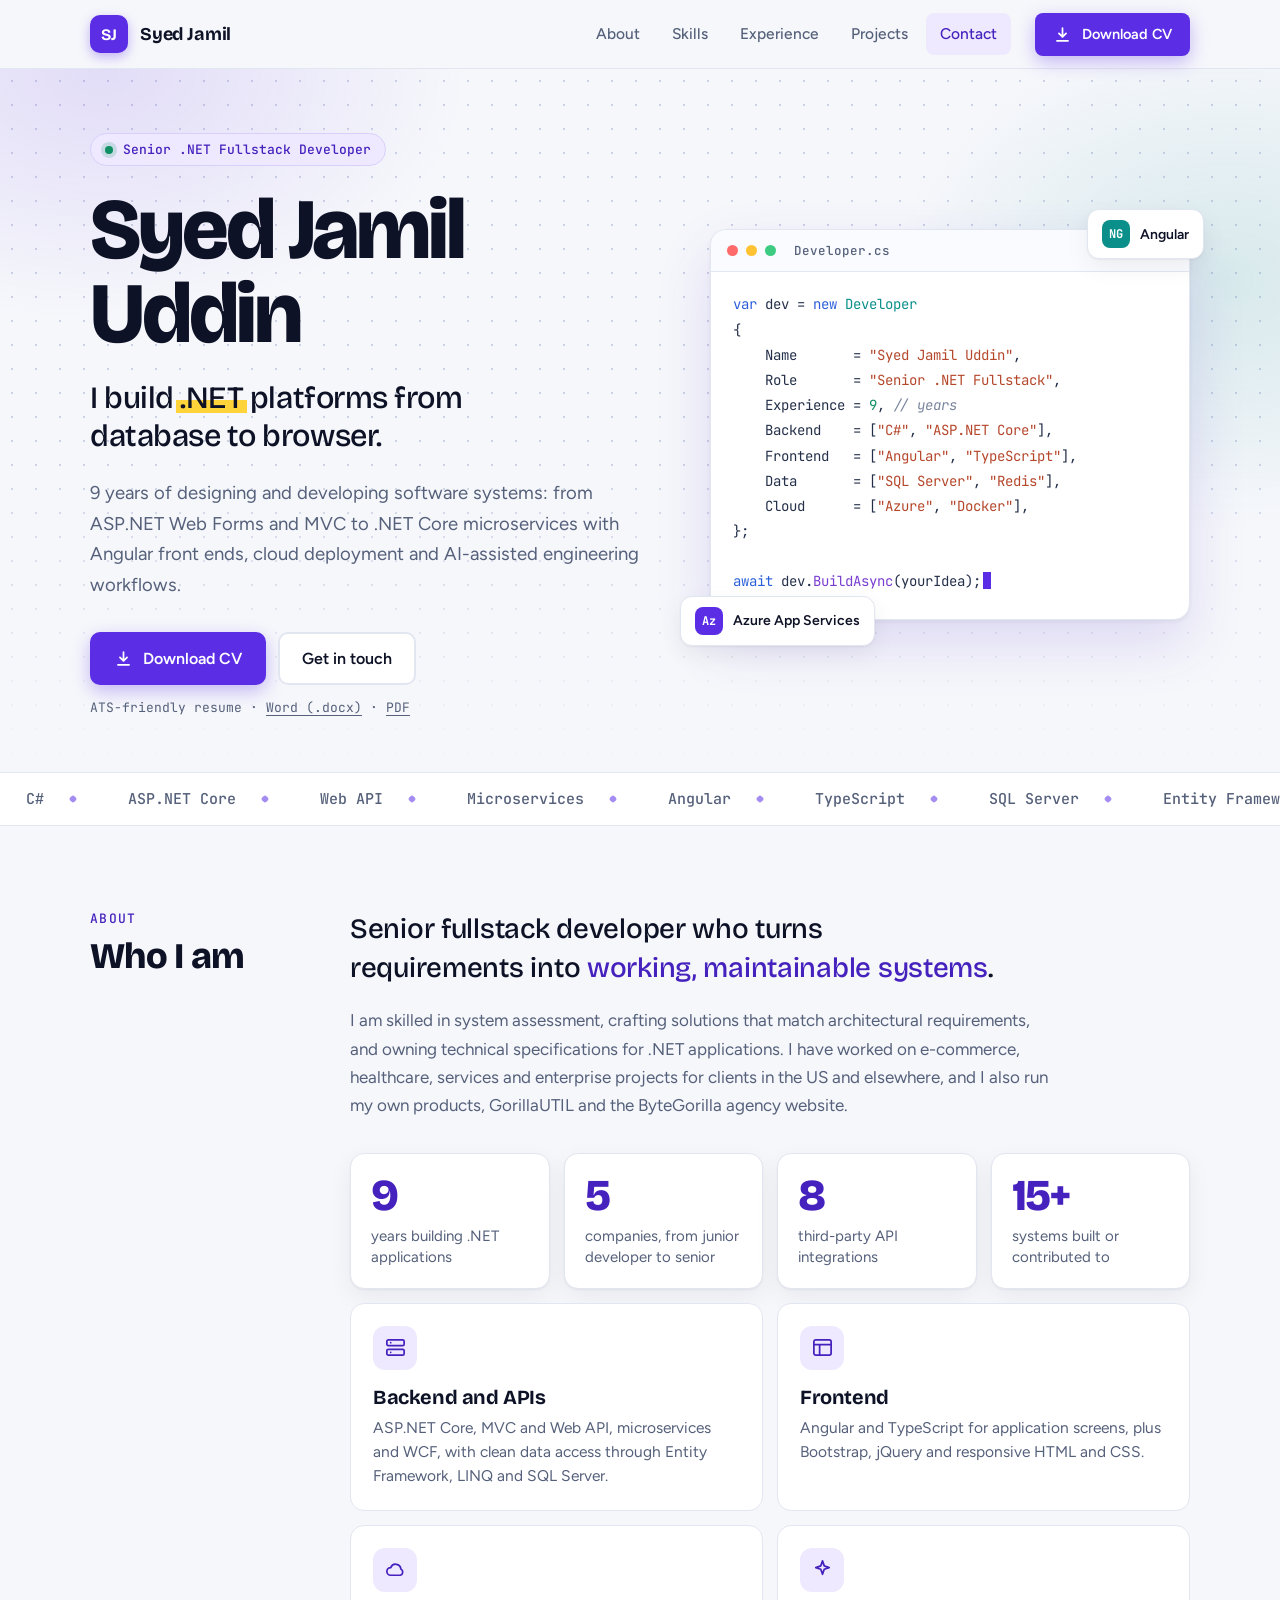
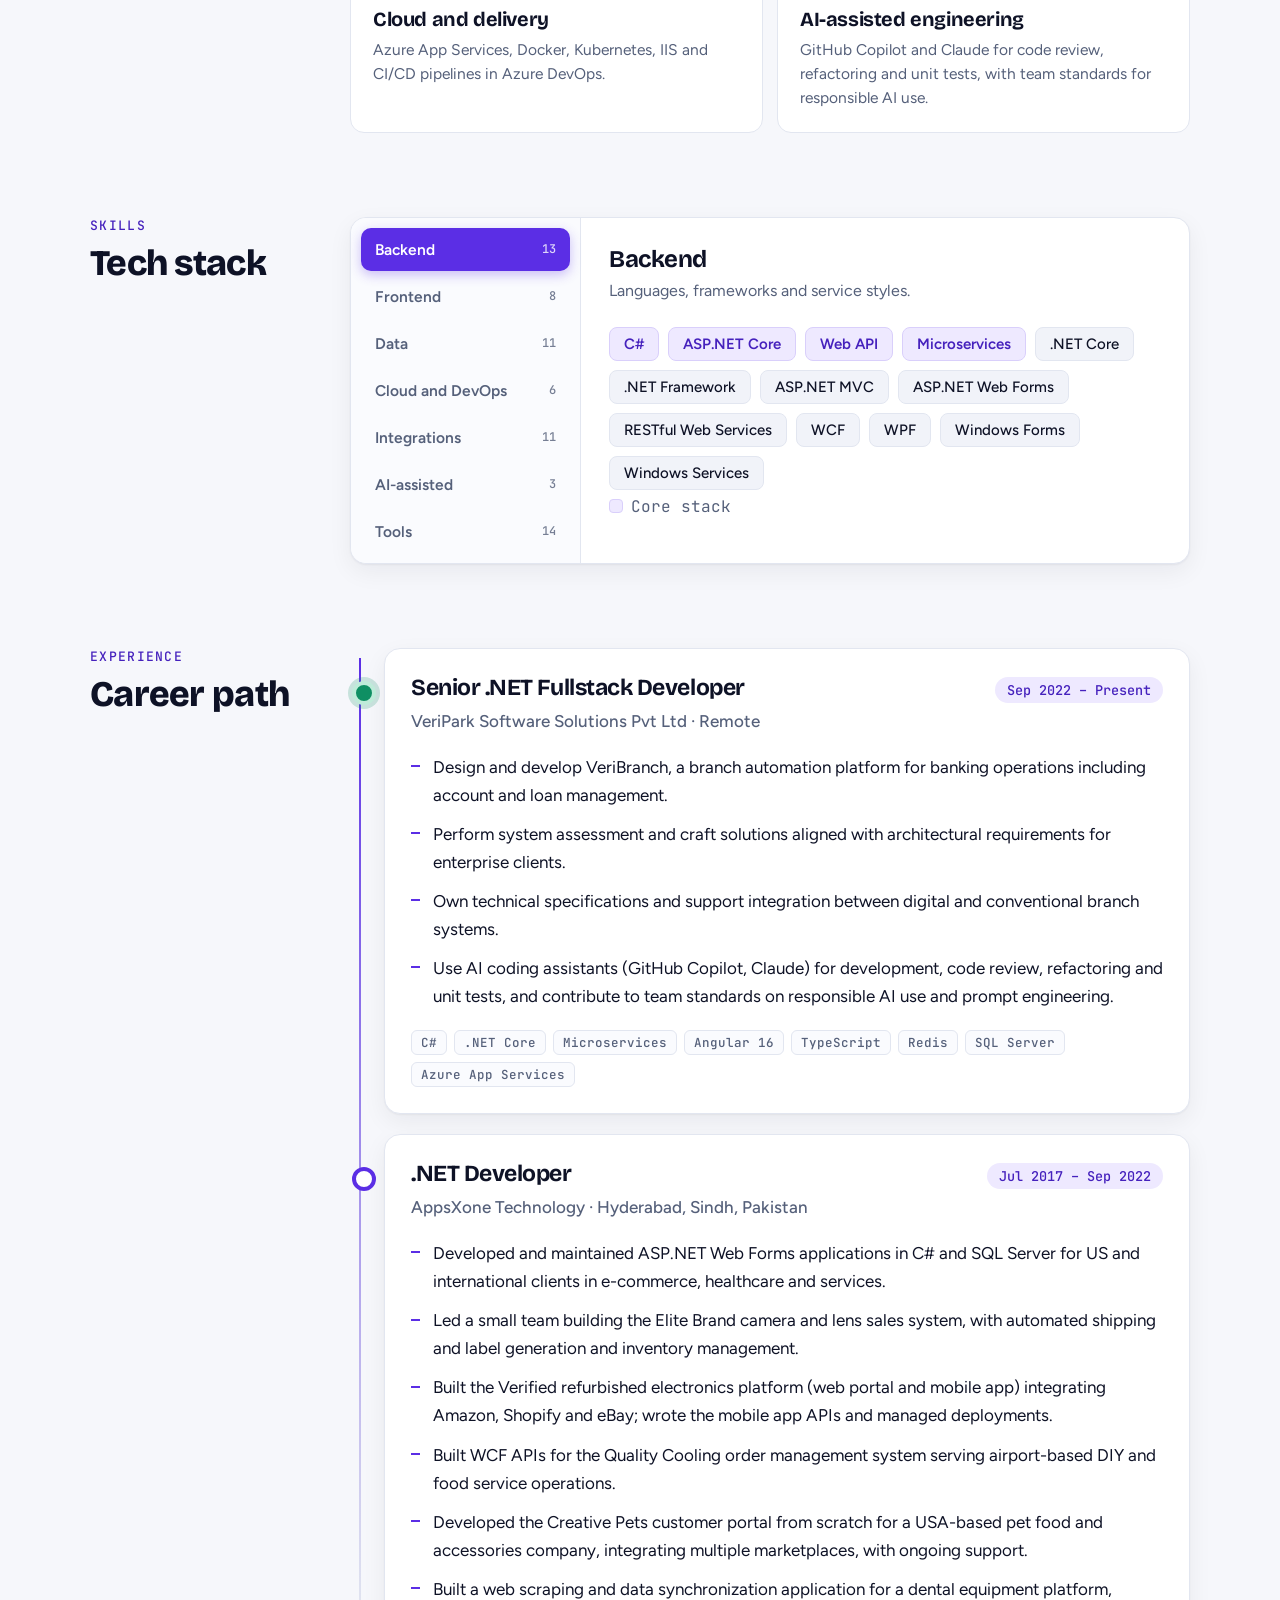
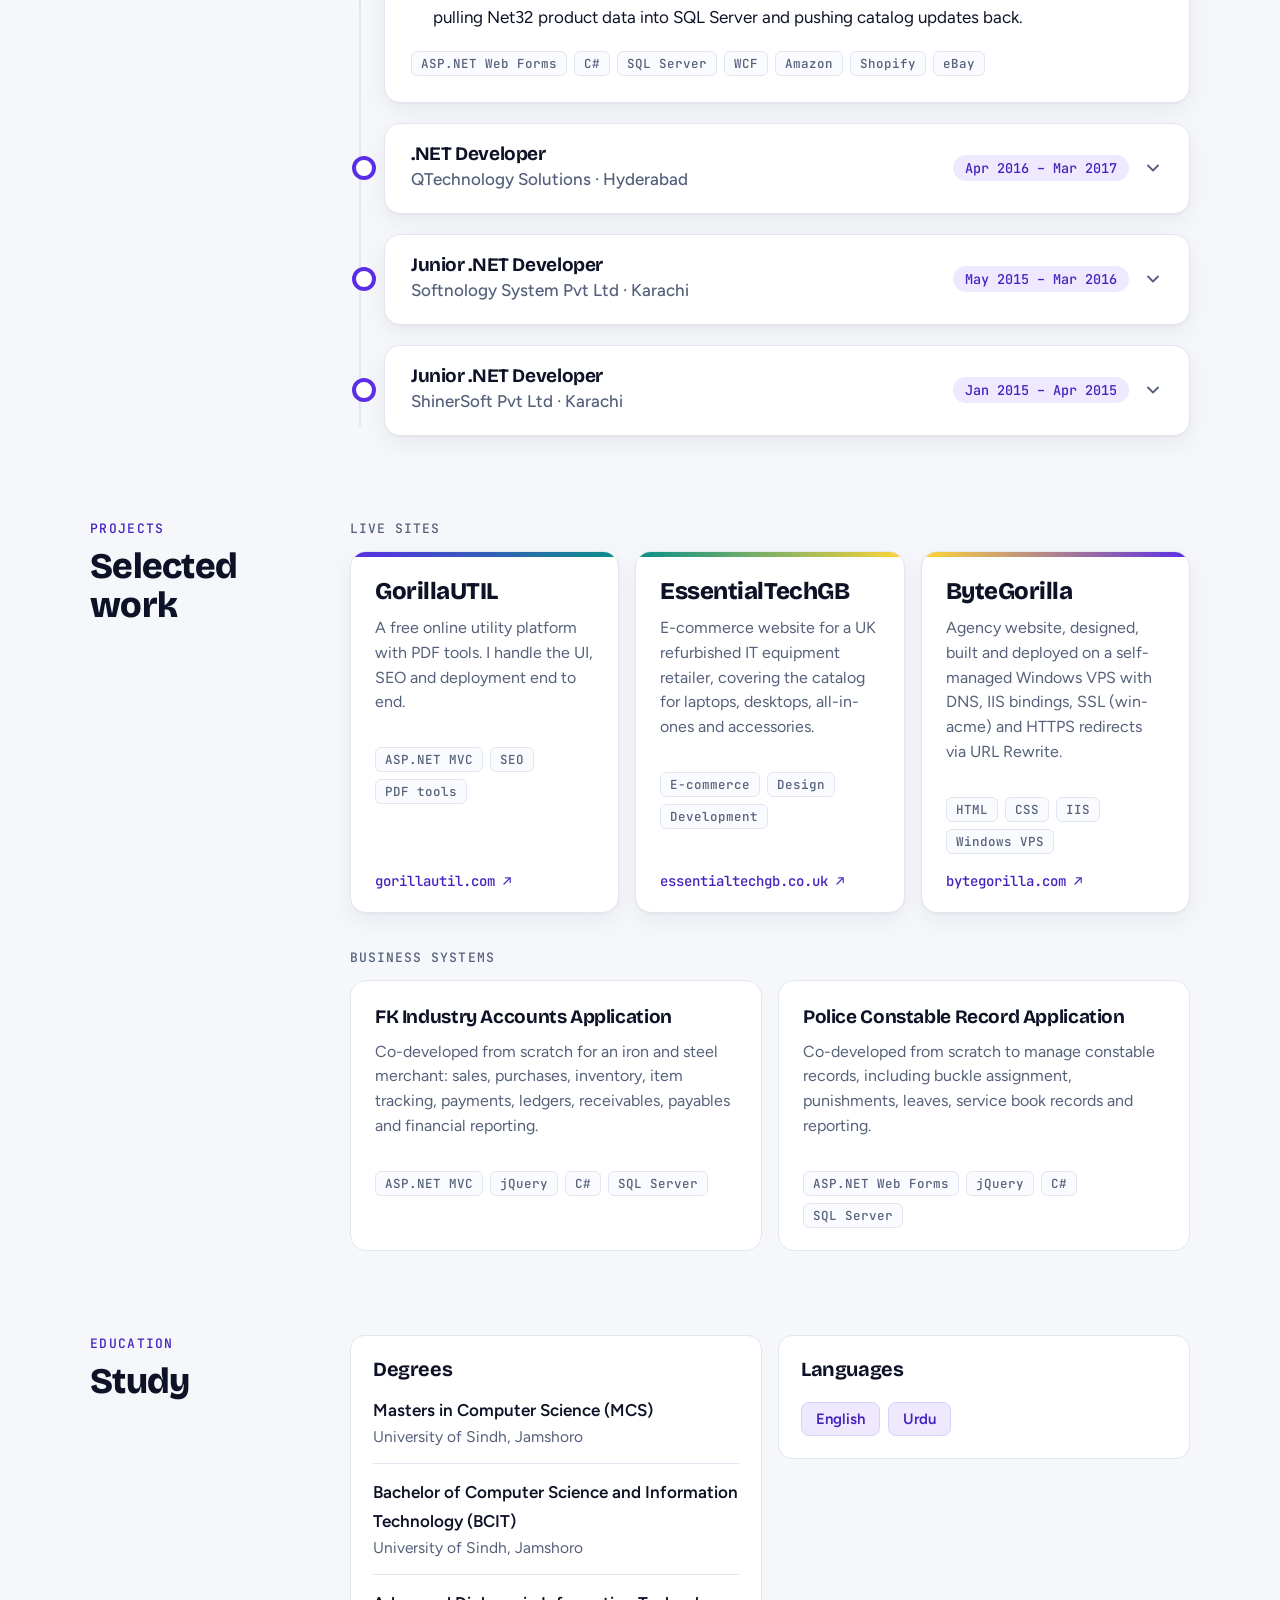
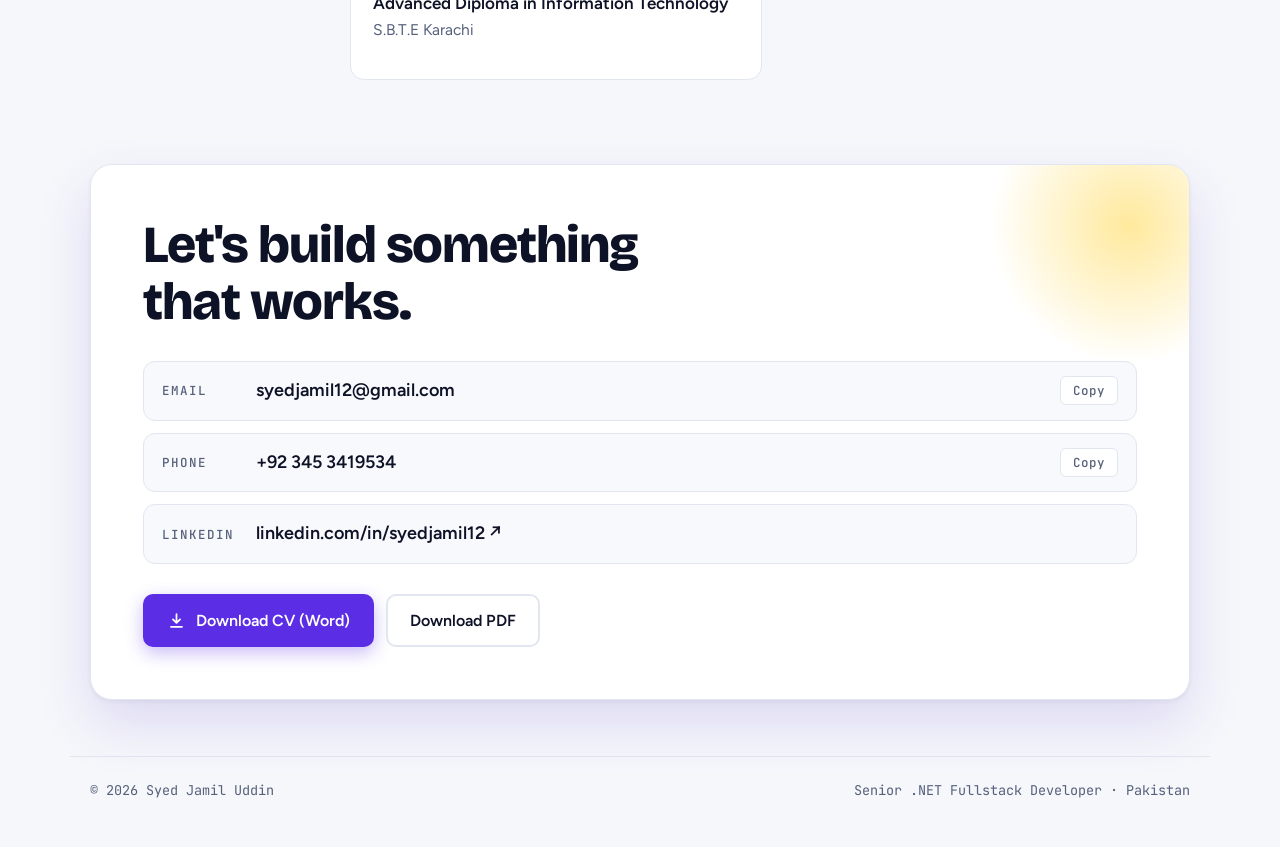
==== commit f16ab98e: "syedjamil12.github.io syedjamil12.github.io" ====
--- a/index.html
+++ b/index.html
@@ -1,331 +1,664 @@
-<!DOCTYPE html>
-<html lang="en">
-<head>
-<meta charset="UTF-8">
-<meta name="viewport" content="width=device-width, initial-scale=1.0">
-<title>EssentialTechGB Ltd — Quality Refurbished IT Equipment | Birmingham</title>
-<meta name="description" content="EssentialTechGB Ltd — quality refurbished laptops, desktops and accessories, tested, graded and backed by a 12-month warranty. Birmingham, UK.">
-<link rel="preconnect" href="https://fonts.googleapis.com">
-<link rel="preconnect" href="https://fonts.gstatic.com" crossorigin>
-<link href="https://fonts.googleapis.com/css2?family=Poppins:wght@400;500;600;700;800&family=Open+Sans:wght@400;500;600;700&display=swap" rel="stylesheet">
-<link rel="stylesheet" href="css/style.css">
-</head>
-<body>
-
-<!-- TOP BAR -->
-<div class="topbar">
-  <div class="wrap">
-    <div class="tb-l">
-      <a href="contact.html"><svg width="14" height="14" viewBox="0 0 14 14" fill="none"><path d="M7 1c2.5 0 4.5 2 4.5 4.5C11.5 9 7 13 7 13S2.5 9 2.5 5.5C2.5 3 4.5 1 7 1z" stroke="#4FD797" stroke-width="1.3"/><circle cx="7" cy="5.4" r="1.4" stroke="#4FD797" stroke-width="1.3"/></svg> Unit 3 Metro Triangle, Birmingham B7 5QT</a>
-      <a href="mailto:sales@essentialtechgb.co.uk"><svg width="14" height="14" viewBox="0 0 14 14" fill="none"><rect x="1.5" y="2.5" width="11" height="9" rx="1.5" stroke="#4FD797" stroke-width="1.3"/><path d="M2 3.5L7 7l5-3.5" stroke="#4FD797" stroke-width="1.3"/></svg> sales@essentialtechgb.co.uk</a>
-    </div>
-    <div class="tb-r">
-      <a href="#"><svg width="14" height="14" viewBox="0 0 14 14" fill="none"><circle cx="7" cy="7" r="5.5" stroke="#4FD797" stroke-width="1.3"/><path d="M7 4v3l2 1.2" stroke="#4FD797" stroke-width="1.3" stroke-linecap="round"/></svg><span> Mon–Fri: 9:00–18:00</span></a>
-      <div class="soc">
-        <a href="#" aria-label="Facebook"><svg width="13" height="13" viewBox="0 0 16 16" fill="#B9CCE6"><path d="M9 5.5V7h2l-.3 2H9v5H7V9H5.5V7H7V5.2C7 3.7 7.8 3 9.2 3H11v2H9.6c-.4 0-.6.2-.6.5z"/></svg></a>
-        <a href="#" aria-label="Instagram"><svg width="13" height="13" viewBox="0 0 16 16" fill="none"><rect x="2.5" y="2.5" width="11" height="11" rx="3.2" stroke="#B9CCE6" stroke-width="1.4"/><circle cx="8" cy="8" r="2.6" stroke="#B9CCE6" stroke-width="1.4"/><circle cx="11.2" cy="4.8" r=".8" fill="#B9CCE6"/></svg></a>
-        <a href="#" aria-label="LinkedIn"><svg width="13" height="13" viewBox="0 0 16 16" fill="#B9CCE6"><path d="M4 6h2v7H4V6zm1-3a1.2 1.2 0 110 2.4A1.2 1.2 0 015 3zm3 3h2v1c.4-.7 1.2-1.2 2.3-1.2 2 0 2.7 1.2 2.7 3.3V13h-2V9.5c0-.9-.3-1.6-1.2-1.6s-1.4.7-1.4 1.6V13H8V6z"/></svg></a>
-        <a href="#" aria-label="X"><svg width="13" height="13" viewBox="0 0 16 16" fill="#B9CCE6"><path d="M3 3l4.4 6L3.2 13h1.5l3.3-3.6L11 13h2l-4.6-6.3L12.6 3h-1.5L8.2 6.3 6 3H3z"/></svg></a>
-      </div>
-    </div>
-  </div>
-</div>
-
-<!-- HEADER -->
-<header id="header">
-  <div class="wrap">
-    <a class="brand" href="index.html"><img src="assets/images/logo.png" alt="EssentialTechGB Ltd"></a>
-    <nav class="mainnav" id="nav">
-      <a href="index.html" class="active">Home</a>
-      <a href="products.html">Products</a>
-      <a href="about.html">About</a>
-      <a href="reviews.html">Reviews</a>
-      <a href="blog.html">Blog</a>
-      <a href="contact.html">Contact</a>
-    </nav>
-    <div class="head-right">
-      <a class="btn btn-outline btn-sm" href="contact.html">Get in Touch</a>
-      <a class="btn btn-primary btn-sm" href="https://www.ebay.co.uk/str/everydayneed" target="_blank" rel="noopener">Shop online</a>
-      <button class="burger" id="burger" aria-label="Menu"><span></span><span></span><span></span></button>
-    </div>
-  </div>
-</header>
-
-<!-- HERO -->
-<section class="hero" id="top">
-  <div class="wrap">
-    <div class="hero-copy">
-      <div class="pills reveal">
-        <span class="pill"><svg width="14" height="14" viewBox="0 0 14 14" fill="none"><path d="M4 7.5l2 2 4.5-4.5" stroke="#4FD797" stroke-width="1.6" stroke-linecap="round" stroke-linejoin="round"/></svg> Refurbished</span>
-        <span class="pill"><svg width="14" height="14" viewBox="0 0 14 14" fill="none"><path d="M4 7.5l2 2 4.5-4.5" stroke="#4FD797" stroke-width="1.6" stroke-linecap="round" stroke-linejoin="round"/></svg> 12-Month Warranty</span>
-        <span class="pill"><svg width="14" height="14" viewBox="0 0 14 14" fill="none"><path d="M4 7.5l2 2 4.5-4.5" stroke="#4FD797" stroke-width="1.6" stroke-linecap="round" stroke-linejoin="round"/></svg> 100% Customer Satisfaction</span>
-      </div>
-      <h1 class="reveal d1">Quality Refurbished<br>Tech, <span class="hl">Ready to Perform.</span></h1>
-      <p class="lede reveal d2">We restore quality laptops, desktops, all-in-ones and much more — professionally tested, honestly graded and backed by a genuine 12-month warranty, at prices that make sense.</p>
-      <div class="cta-row reveal d2">
-        <a class="btn btn-primary" href="https://www.ebay.co.uk/str/everydayneed" target="_blank" rel="noopener">Shop Online <svg class="arw" width="16" height="16" viewBox="0 0 16 16" fill="none"><path d="M3 8h9M8 4l4 4-4 4" stroke="#06240a" stroke-width="2" stroke-linecap="round" stroke-linejoin="round"/></svg></a>
-        <a class="btn btn-outline-light" href="#process">How We Refurbish</a>
-      </div>
-      <div class="slide-count reveal d3"><b>10K+</b> &nbsp;HAPPY CUSTOMERS &nbsp;|&nbsp; 100% SATISFACTION</div>
-    </div>
-    <div class="hero-visual reveal d1">
-      <div class="hero-photo">
-        <img src="assets/images/hero-laptop.png" alt="Refurbished Dell laptop ready to use">
-        <div class="float-badge fb-1"><span class="ic" style="background:#EAF6F0"><svg width="20" height="20" viewBox="0 0 20 20" fill="none"><path d="M10 1l2.6 5.3 5.9.6-4.4 4 1.2 5.8L10 19l-5.3 2.7 1.2-5.8-4.4-4 5.9-.6L10 1z" fill="#F5A623"/></svg></span><div><b>100%</b><small>Customer Satisfaction</small></div></div>
-      </div>
-    </div>
-  </div>
-  <div class="hero-shape"><svg viewBox="0 0 1440 70" preserveAspectRatio="none" style="width:100%;height:70px"><path d="M0 70h1440V22C1080 56 720 2 360 18 240 24 120 36 0 22v48z" fill="#fff"/></svg></div>
-</section>
-
-<!-- SERVICES / PRODUCT RANGE (6) -->
-<section class="sec" id="services">
-  <div class="wrap">
-    <div class="sec-head center reveal">
-      <span class="eyebrow center">Our Range</span>
-      <h2>Refurbished Tech for Every Need</h2>
-      <p>Six product ranges, all fully refurbished and sold through our trusted online store — with live stock, specs and prices.</p>
-    </div>
-    <div class="svc-grid">
-      <a class="svc reveal" href="products.html#laptops">
-        <div class="top"><img src="assets/images/categories/laptops.jpg" alt="Laptops"></div>
-        <div class="body"><h3>Laptops</h3><p>Business-class ultrabooks and dependable everyday laptops from trusted brands.</p><span class="go">View range <svg class="arw" width="14" height="14" viewBox="0 0 15 15" fill="none"><path d="M3 7.5h8M7 4l4 3.5-4 3.5" stroke="currentColor" stroke-width="1.8" stroke-linecap="round" stroke-linejoin="round"/></svg></span></div>
-      </a>
-      <a class="svc reveal d1" href="products.html#desktops">
-        <div class="top"><img src="assets/images/categories/desktops.jpg" alt="Desktop PCs"></div>
-        <div class="body"><h3>Desktop PCs</h3><p>Reliable towers for home offices, study setups and busy workplaces.</p><span class="go">View range <svg class="arw" width="14" height="14" viewBox="0 0 15 15" fill="none"><path d="M3 7.5h8M7 4l4 3.5-4 3.5" stroke="currentColor" stroke-width="1.8" stroke-linecap="round" stroke-linejoin="round"/></svg></span></div>
-      </a>
-      <a class="svc reveal d2" href="products.html#allinone">
-        <div class="top"><img src="assets/images/categories/allinone.jpg" alt="All-in-One PCs"></div>
-        <div class="body"><h3>All-in-One PCs</h3><p>Space-saving all-in-ones that keep desks tidy without compromising power.</p><span class="go">View range <svg class="arw" width="14" height="14" viewBox="0 0 15 15" fill="none"><path d="M3 7.5h8M7 4l4 3.5-4 3.5" stroke="currentColor" stroke-width="1.8" stroke-linecap="round" stroke-linejoin="round"/></svg></span></div>
-      </a>
-      <a class="svc reveal" href="products.html#storage">
-        <div class="top"><img src="assets/images/categories/ssd.jpg" alt="SSD and Storage"></div>
-        <div class="body"><h3>SSD &amp; Storage</h3><p>Solid-state drives and hard drives to make old machines feel brand new.</p><span class="go">View range <svg class="arw" width="14" height="14" viewBox="0 0 15 15" fill="none"><path d="M3 7.5h8M7 4l4 3.5-4 3.5" stroke="currentColor" stroke-width="1.8" stroke-linecap="round" stroke-linejoin="round"/></svg></span></div>
-      </a>
-      <a class="svc reveal d1" href="products.html#memory">
-        <div class="top"><img src="assets/images/categories/ram.jpg" alt="RAM and Memory"></div>
-        <div class="body"><h3>RAM &amp; Memory</h3><p>Memory upgrades that add speed and multitasking headroom for less.</p><span class="go">View range <svg class="arw" width="14" height="14" viewBox="0 0 15 15" fill="none"><path d="M3 7.5h8M7 4l4 3.5-4 3.5" stroke="currentColor" stroke-width="1.8" stroke-linecap="round" stroke-linejoin="round"/></svg></span></div>
-      </a>
-      <a class="svc reveal d2" href="products.html#accessories">
-        <div class="top"><img src="assets/images/categories/accessories.jpg" alt="Accessories and Cables"></div>
-        <div class="body"><h3>Accessories &amp; Cables</h3><p>Chargers, docks, cables and the essential add-ons for your setup.</p><span class="go">View range <svg class="arw" width="14" height="14" viewBox="0 0 15 15" fill="none"><path d="M3 7.5h8M7 4l4 3.5-4 3.5" stroke="currentColor" stroke-width="1.8" stroke-linecap="round" stroke-linejoin="round"/></svg></span></div>
-      </a>
-    </div>
-  </div>
-</section>
-
-<!-- REFURB / SHIELD -->
-<section class="sec paper">
-  <div class="wrap split">
-    <div class="split-media reveal">
-      <div class="corner-frame corner-frame-padded">
-        <img src="assets/images/process/repair-detail.jpg" alt="Device stripped down, repaired and tested">
-        <svg class="corner-frame-svg" viewBox="0 0 1361 919" aria-hidden="true">
-          <path d="M335,904 L114,904 A99,99 0 0 1 15,805 L15,114 A99,99 0 0 1 114,15 L990,15" fill="none" stroke="#29B473" stroke-width="35" stroke-linecap=""/>
-          <path d="M1026,15 L1247,15 A99,99 0 0 1 1346,114 L1346,805 A99,99 0 0 1 1247,904 L371,904" fill="none" stroke="#1A4584" stroke-width="35" stroke-linecap=""/>
-        </svg>
-      </div>
-    </div>
-    <div class="reveal d1">
-      <span class="eyebrow">Fully Refurbished</span>
-      <h2 style="margin-top:14px">Every device, checked and restored properly</h2>
-      <p style="color:var(--slate);margin-top:14px">Refurbished doesn't mean second-best. Each machine is stripped down, cleaned, repaired and tested until it performs like new — then honestly graded so you know exactly what you're getting.</p>
-      <ul class="checklist">
-        <li><svg width="20" height="20" viewBox="0 0 20 20" fill="none"><circle cx="10" cy="10" r="9" fill="#EAF6F0"/><path d="M6 10l2.5 2.5L14 7" stroke="#29B473" stroke-width="2" stroke-linecap="round" stroke-linejoin="round"/></svg> Multi-point diagnostics</li>
-        <li><svg width="20" height="20" viewBox="0 0 20 20" fill="none"><circle cx="10" cy="10" r="9" fill="#EAF6F0"/><path d="M6 10l2.5 2.5L14 7" stroke="#29B473" stroke-width="2" stroke-linecap="round" stroke-linejoin="round"/></svg> Storage securely wiped</li>
-        <li><svg width="20" height="20" viewBox="0 0 20 20" fill="none"><circle cx="10" cy="10" r="9" fill="#EAF6F0"/><path d="M6 10l2.5 2.5L14 7" stroke="#29B473" stroke-width="2" stroke-linecap="round" stroke-linejoin="round"/></svg> Worn parts replaced</li>
-        <li><svg width="20" height="20" viewBox="0 0 20 20" fill="none"><circle cx="10" cy="10" r="9" fill="#EAF6F0"/><path d="M6 10l2.5 2.5L14 7" stroke="#29B473" stroke-width="2" stroke-linecap="round" stroke-linejoin="round"/></svg> Honest A / B / C Grading</li>
-      </ul>
-      <a class="btn btn-navy" href="about.html">More about our process <svg class="arw" width="16" height="16" viewBox="0 0 16 16" fill="none"><path d="M3 8h9M8 4l4 4-4 4" stroke="#fff" stroke-width="2" stroke-linecap="round" stroke-linejoin="round"/></svg></a>
-    </div>
-  </div>
-</section>
-
-<!-- ABOUT teaser -->
-<section class="sec" id="about">
-  <div class="wrap about">
-    <div class="about-media reveal">
-      <div class="corner-frame corner-frame-padded">
-        <video class="hex-video" muted playsinline loop preload="metadata"><source src="assets/video/about-teaser.mp4" type="video/mp4"></video>
-        <svg class="corner-frame-svg" viewBox="0 0 1361 919" aria-hidden="true">
-          <path d="M335,904 L114,904 A99,99 0 0 1 15,805 L15,114 A99,99 0 0 1 114,15 L990,15" fill="none" stroke="#29B473" stroke-width="35"/>
-          <path d="M1026,15 L1247,15 A99,99 0 0 1 1346,114 L1346,805 A99,99 0 0 1 1247,904 L371,904" fill="none" stroke="#1A4584" stroke-width="35"/>
-        </svg>
-        <div class="play" title="Play"><svg width="22" height="22" viewBox="0 0 22 22" fill="none"><path d="M8 6l9 5-9 5V6z" fill="#06240a"/></svg></div>
-      </div>
-    </div>
-    <div class="reveal d1">
-      <span class="eyebrow">About EssentialTechGB Ltd</span>
-      <h2 style="margin-top:14px">One of the most reputable refurbished tech sellers in the UK</h2>
-      <p style="color:var(--slate);margin:14px 0 26px">At EssentialTechGB Ltd we specialise in high-quality refurbished IT equipment, offering a wide range of products at competitive prices — so you can meet all your technology needs with complete confidence.</p>
-      <div class="feat">
-        <div class="fic"><svg width="26" height="26" viewBox="0 0 26 26" fill="none"><path d="M13 2l3.3 6.7L23.5 10l-5.3 5.1 1.2 7.4L13 19l-6.4 3.5 1.2-7.4L2.5 10l7.2-1.3L13 2z" stroke="#29B473" stroke-width="1.8" stroke-linejoin="round"/></svg></div>
-        <div><h4>Trusted UK Seller</h4><p>100% customer satisfaction across thousands of completed orders.</p></div>
-      </div>
-      <div class="feat">
-        <div class="fic"><svg width="26" height="26" viewBox="0 0 26 26" fill="none"><path d="M13 3l8 3v5.5c0 5.2-3.5 8.9-8 10.5-4.5-1.6-8-5.3-8-10.5V6l8-3z" stroke="#29B473" stroke-width="1.8"/><path d="M9.5 12.5l2.5 2.5 5-5" stroke="#29B473" stroke-width="1.8" stroke-linecap="round" stroke-linejoin="round"/></svg></div>
-        <div><h4>Warranty Backed</h4><p>Every machine is covered by a genuine 12-month warranty.</p></div>
-      </div>
-      <div class="feat">
-        <div class="fic"><svg width="26" height="26" viewBox="0 0 26 26" fill="none"><rect x="4" y="6" width="15" height="11" rx="2" stroke="#29B473" stroke-width="1.8"/><path d="M8 21h8" stroke="#29B473" stroke-width="1.8" stroke-linecap="round"/><path d="M8 11l2.2 2.2L15 9" stroke="#29B473" stroke-width="1.8" stroke-linecap="round" stroke-linejoin="round"/></svg></div>
-        <div><h4>Quality Guaranteed</h4><p>Rigorously tested and honestly graded, every single time.</p></div>
-      </div>
-      <a class="btn btn-navy" href="about.html" style="margin-top:8px">Read our full story <svg class="arw" width="16" height="16" viewBox="0 0 16 16" fill="none"><path d="M3 8h9M8 4l4 4-4 4" stroke="#fff" stroke-width="2" stroke-linecap="round" stroke-linejoin="round"/></svg></a>
-    </div>
-  </div>
-</section>
-
-<!-- PROCESS -->
-<section class="sec process" id="process">
-  <div class="wrap">
-    <div class="sec-head center reveal">
-      <span class="eyebrow center on-dark">Our Process</span>
-      <h2>How We Work</h2>
-      <p>A simple, disciplined cycle stands behind every device we sell.</p>
-    </div>
-    <div class="steps">
-      <div class="pstep reveal">
-        <div class="circle"><img src="assets/images/others/source _inspect.png" alt="Quality stock being sourced and inspected"></div>
-        <h4>Source &amp; Inspect</h4><p>Quality stock is selected and checked against a full component list.</p>
-      </div>
-      <div class="pstep reveal d1">
-        <div class="circle"><img src="assets/images/others/refurbish_test.png" alt="Technician refurbishing and testing a laptop"></div>
-        <h4>Refurbish &amp; Test</h4><p>Cleaned, repaired and put through full performance and battery diagnostics.</p>
-      </div>
-      <div class="pstep reveal d2">
-        <div class="circle"><img src="assets/images/others/pack_ship.png" alt="Devices packed and ready for dispatch"></div>
-        <h4>Pack &amp; Ship</h4><p>Honestly graded, warranty-backed and dispatched fast, securely packed.</p>
-      </div>
-    </div>
-  </div>
-</section>
-
-<!-- WHY / MILESTONE -->
-<section class="sec paper">
-  <div class="wrap why">
-    <div class="skillcard reveal" id="skillcard">
-      <div class="skill"><div class="lab"><span>Customer Satisfaction</span><b>100%</b></div><div class="bar"><span style="--w:100%"></span></div></div>
-      <div class="skill"><div class="lab"><span>Repeat &amp; Returning Buyers</span><b>90%</b></div><div class="bar"><span style="--w:90%"></span></div></div>
-      <div class="skill"><div class="lab"><span>Orders Dispatched On Time</span><b>100%</b></div><div class="bar"><span style="--w:100%"></span></div></div>
-    </div>
-    <div class="reveal d1">
-      <span class="eyebrow">Why Choose Us</span>
-      <h2 style="margin-top:14px">Trusted refurbished tech, thousands of happy buyers</h2>
-      <p style="color:var(--slate);margin:14px 0 22px">Our reputation is built on doing the simple things well: rigorous testing, honest grading, fair prices and fast, reliable delivery — order after order.</p>
-      <ul class="checklist">
-        <li><svg width="20" height="20" viewBox="0 0 20 20" fill="none"><circle cx="10" cy="10" r="9" fill="#EAF6F0"/><path d="M6 10l2.5 2.5L14 7" stroke="#29B473" stroke-width="2" stroke-linecap="round" stroke-linejoin="round"/></svg> Expert testing</li>
-        <li><svg width="20" height="20" viewBox="0 0 20 20" fill="none"><circle cx="10" cy="10" r="9" fill="#EAF6F0"/><path d="M6 10l2.5 2.5L14 7" stroke="#29B473" stroke-width="2" stroke-linecap="round" stroke-linejoin="round"/></svg> Quick dispatch</li>
-        <li><svg width="20" height="20" viewBox="0 0 20 20" fill="none"><circle cx="10" cy="10" r="9" fill="#EAF6F0"/><path d="M6 10l2.5 2.5L14 7" stroke="#29B473" stroke-width="2" stroke-linecap="round" stroke-linejoin="round"/></svg> Honest grading</li>
-        <li><svg width="20" height="20" viewBox="0 0 20 20" fill="none"><circle cx="10" cy="10" r="9" fill="#EAF6F0"/><path d="M6 10l2.5 2.5L14 7" stroke="#29B473" stroke-width="2" stroke-linecap="round" stroke-linejoin="round"/></svg> Buyer-first approach</li>
-      </ul>
-      <a class="btn btn-primary" href="https://www.ebay.co.uk/str/everydayneed" target="_blank" rel="noopener">Shop Online <svg class="arw" width="16" height="16" viewBox="0 0 16 16" fill="none"><path d="M3 8h9M8 4l4 4-4 4" stroke="#06240a" stroke-width="2" stroke-linecap="round" stroke-linejoin="round"/></svg></a>
-    </div>
-  </div>
-</section>
-
-<!-- TESTIMONIALS -->
-<section class="sec" id="reviews">
-  <div class="wrap">
-    <div class="sec-head center reveal">
-      <span class="eyebrow center">Client Stories</span>
-      <h2>Trusted by thousands of satisfied buyers</h2>
-      <p>A snapshot of the feedback behind our 100% customer satisfaction rating.</p>
-    </div>
-    <div class="rev-grid">
-      <div class="review reveal"><span class="quote">”</span><div class="stars">★★★★★</div><p>From the speed of the replies to how quickly it arrived, it couldn't have been better. The laptop performed better than I expected from a refurbished machine — everything in full working order and well packaged.</p><div class="reviewer"><div class="av">JC</div><div><b>James C.</b><span>Verified buyer</span></div></div></div>
-      <div class="review reveal d1"><span class="quote">”</span><div class="stars">★★★★★</div><p>Brilliant value and honest grading. The desktop was exactly as described, set up in minutes and has been rock solid for months. I've since recommended EssentialTechGB to two colleagues.</p><div class="reviewer"><div class="av">SR</div><div><b>Sara R.</b><span>Verified buyer</span></div></div></div>
-      <div class="review reveal d2"><span class="quote">”</span><div class="stars">★★★★★</div><p>Ordered an SSD upgrade and it turned up next day, perfectly packed. Great communication and a fair price. This is now my go-to seller for anything tech related.</p><div class="reviewer"><div class="av">MP</div><div><b>Michael P.</b><span>Verified buyer</span></div></div></div>
-    </div>
-    <div class="rating-badge reveal">
-      <div class="score">100%</div>
-      <div class="rb-txt"><span class="stars">★★★★★</span><br>Customer satisfaction based on 10K+ happy customers as a Certified Refurbished Seller.</div>
-    </div>
-    <div style="text-align:center;margin-top:30px" class="reveal">
-      <a class="btn btn-outline" href="reviews.html">Read all reviews <svg class="arw" width="16" height="16" viewBox="0 0 16 16" fill="none"><path d="M3 8h9M8 4l4 4-4 4" stroke="#0F305F" stroke-width="2" stroke-linecap="round" stroke-linejoin="round"/></svg></a>
-    </div>
-  </div>
-</section>
-
-<!-- CTA -->
-<div class="ctaband">
-  <div class="inner reveal">
-    <div>
-      <h2>Ready to find your next machine?</h2>
-      <p>See live stock, full specifications and current prices on our online store — every listing tested, graded and warranty-backed. Ordering in bulk for your business? We can help.</p>
-    </div>
-    <div class="acts">
-      <a class="btn btn-light btn-sm" href="contact.html">Get in Touch</a>
-      <a class="btn btn-primary btn-sm" href="https://www.ebay.co.uk/str/everydayneed" target="_blank" rel="noopener">Shop online <svg class="arw" width="16" height="16" viewBox="0 0 16 16" fill="none"><path d="M3 8h9M8 4l4 4-4 4" stroke="#06240a" stroke-width="2" stroke-linecap="round" stroke-linejoin="round"/></svg></a>
-    </div>
-  </div>
-</div>
-
-<!-- BLOG -->
-<section class="sec paper" id="blog">
-  <div class="wrap">
-    <div class="sec-head center reveal">
-      <span class="eyebrow center">Our Blog</span>
-      <h2>Latest guides &amp; tech tips</h2>
-      <p>Helpful reads on getting the most from refurbished tech.</p>
-    </div>
-    <div class="blog-grid">
-      <a class="post reveal" href="blog-refurbished-laptop-guide.html"><div class="thumb"><span class="cat">Buying Guide</span><img src="assets/images/blog/buying-guide.jpg" alt="Choosing a refurbished laptop" class="thumb-photo"></div><div class="body"><div class="meta"><span>Aug 2026</span><span>4 min</span></div><h3>How to Choose the Right Refurbished Laptop</h3><span class="go">Read more <svg width="13" height="13" viewBox="0 0 15 15" fill="none"><path d="M3 7.5h8M7 4l4 3.5-4 3.5" stroke="#229761" stroke-width="1.8" stroke-linecap="round" stroke-linejoin="round"/></svg></span></div></a>
-      <a class="post reveal d1" href="blog-ssd-vs-hdd.html"><div class="thumb"><span class="cat">Upgrades</span><img src="assets/images/blog/ssd-vs-hdd.jpg" alt="SSD vs HDD comparison" class="thumb-photo"></div><div class="body"><div class="meta"><span>Aug 2026</span><span>3 min</span></div><h3>SSD vs HDD: Which Upgrade Is Worth It?</h3><span class="go">Read more <svg width="13" height="13" viewBox="0 0 15 15" fill="none"><path d="M3 7.5h8M7 4l4 3.5-4 3.5" stroke="#229761" stroke-width="1.8" stroke-linecap="round" stroke-linejoin="round"/></svg></span></div></a>
-      <a class="post reveal d2" href="blog-grading-explained.html"><div class="thumb"><span class="cat">Explained</span><img src="assets/images/blog/grading-explained.jpg" alt="Laptop condition grading" class="thumb-photo"></div><div class="body"><div class="meta"><span>Aug 2026</span><span>2 min</span></div><h3>What Our A / B / C Grading Really Means</h3><span class="go">Read more <svg width="13" height="13" viewBox="0 0 15 15" fill="none"><path d="M3 7.5h8M7 4l4 3.5-4 3.5" stroke="#229761" stroke-width="1.8" stroke-linecap="round" stroke-linejoin="round"/></svg></span></div></a>
-      <a class="post reveal d3" href="blog-refurbished-green-choice.html"><div class="thumb"><span class="cat">Sustainability</span><img src="assets/images/blog/sustainability.jpg" alt="Refurbished tech is the greener choice" class="thumb-photo"></div><div class="body"><div class="meta"><span>Aug 2026</span><span>3 min</span></div><h3>Why Refurbished Tech Is the Greener Choice</h3><span class="go">Read more <svg width="13" height="13" viewBox="0 0 15 15" fill="none"><path d="M3 7.5h8M7 4l4 3.5-4 3.5" stroke="#229761" stroke-width="1.8" stroke-linecap="round" stroke-linejoin="round"/></svg></span></div></a>
-    </div>
-  </div>
-</section>
-
-<!-- FOOTER -->
-<footer id="contact">
-  <div class="wrap">
-    <div class="foot-top">
-      <div class="foot-brand">
-        <div class="foot-logo-card"><img src="assets/images/footer-logo.png" alt="EssentialTechGB Ltd"></div>
-        <p>Quality refurbished IT equipment at competitive prices — tested, graded and warranty-backed, from our base in Birmingham.</p>
-        <div class="soc">
-          <a href="#" aria-label="Facebook"><svg width="16" height="16" viewBox="0 0 16 16" fill="#B7C9E4"><path d="M9 5.5V7h2l-.3 2H9v5H7V9H5.5V7H7V5.2C7 3.7 7.8 3 9.2 3H11v2H9.6c-.4 0-.6.2-.6.5z"/></svg></a>
-          <a href="#" aria-label="Instagram"><svg width="16" height="16" viewBox="0 0 16 16" fill="none"><rect x="2.5" y="2.5" width="11" height="11" rx="3.2" stroke="#B7C9E4" stroke-width="1.4"/><circle cx="8" cy="8" r="2.6" stroke="#B7C9E4" stroke-width="1.4"/><circle cx="11.2" cy="4.8" r=".8" fill="#B7C9E4"/></svg></a>
-          <a href="#" aria-label="LinkedIn"><svg width="16" height="16" viewBox="0 0 16 16" fill="#B7C9E4"><path d="M4 6h2v7H4V6zm1-3a1.2 1.2 0 110 2.4A1.2 1.2 0 015 3zm3 3h2v1c.4-.7 1.2-1.2 2.3-1.2 2 0 2.7 1.2 2.7 3.3V13h-2V9.5c0-.9-.3-1.6-1.2-1.6s-1.4.7-1.4 1.6V13H8V6z"/></svg></a>
-          <a href="#" aria-label="TikTok"><svg width="16" height="16" viewBox="0 0 16 16" fill="#B7C9E4"><path d="M10 2c.3 1.6 1.3 2.7 2.9 2.9v2c-1.1 0-2.1-.35-2.9-.95V10a3.6 3.6 0 11-3.6-3.6c.2 0 .4 0 .6.05v2.1a1.55 1.55 0 101.1 1.48V2H10z"/></svg></a>
-        </div>
-      </div>
-      <div class="foot-col">
-        <h4>Our Range</h4>
-        <a href="products.html#laptops">Laptops</a>
-        <a href="products.html#desktops">Desktop PCs</a>
-        <a href="products.html#storage">SSD &amp; Storage</a>
-        <a href="products.html#memory">RAM &amp; Memory</a>
-        <a href="products.html#accessories">Accessories</a>
-      </div>
-      <div class="foot-col">
-        <h4>Quick Links</h4>
-        <a href="about.html">About Us</a>
-        <a href="products.html">Products</a>
-        <a href="reviews.html">Reviews</a>
-        <a href="blog.html">Blog</a>
-        <a href="contact.html">Contact</a>
-      </div>
-      <div class="foot-col foot-contact">
-        <h4>Contact Info</h4>
-        <p class="foot-company">ESSENTIALTECHGB Ltd</p>
-        <div class="row"><svg width="16" height="16" viewBox="0 0 16 16" fill="none"><path d="M8 1c2.8 0 5 2.2 5 5 0 3.8-5 9-5 9S3 9.8 3 6c0-2.8 2.2-5 5-5z" stroke="#4FD797" stroke-width="1.4"/><circle cx="8" cy="6" r="1.6" stroke="#4FD797" stroke-width="1.4"/></svg><span>Unit 3 Metro Triangle,<br>Mount Street, Birmingham B7 5QT</span></div>
-        <div class="row"><svg width="16" height="16" viewBox="0 0 16 16" fill="none"><rect x="1.5" y="3" width="13" height="10" rx="1.5" stroke="#4FD797" stroke-width="1.4"/><path d="M2 4l6 4 6-4" stroke="#4FD797" stroke-width="1.4"/></svg><span>sales@essentialtechgb.co.uk</span></div>
-        <div class="row"><svg width="16" height="16" viewBox="0 0 16 16" fill="none"><rect x="1.5" y="3" width="13" height="10" rx="1.5" stroke="#4FD797" stroke-width="1.4"/><path d="M2 4l6 4 6-4" stroke="#4FD797" stroke-width="1.4"/></svg><span>essentialtechgb@gmail.com</span></div>
-        <div class="row"><svg width="16" height="16" viewBox="0 0 16 16" fill="none"><path d="M3.5 2.5h2l1 3-1.5 1.2c.6 1.4 1.7 2.5 3.1 3.1l1.2-1.5 3 1v2c0 .8-.7 1.4-1.5 1.3C6.8 12.3 3.7 9.2 2.5 4.2c-.1-.8.5-1.5 1.3-1.5z" stroke="#4FD797" stroke-width="1.4" stroke-linejoin="round"/></svg><span>0121 408 9995</span></div>
-        <div class="foot-hours">Opening hours: Mon–Fri 9:00–18:00</div>
-      </div>
-    </div>
-    <div class="foot-bottom">
-      <span>© <span class="copy-year">2026 / 27</span> <b>ESSENTIALTECHGB Ltd.</b> All rights reserved.</span>
-      <span><b>Company Registration:</b> 14793471</span>
-      <span><b>VAT Registration:</b> GB 480648470</span>
-    </div>
-  </div>
-</footer>
-
-<script src="assets/js/main.js"></script>
-</body>
-</html>
+<!doctype html>
+<html lang="en">
+<head>
+<meta charset="utf-8">
+<meta name="viewport" content="width=device-width, initial-scale=1">
+<title>Syed Jamil Uddin | Senior .NET Fullstack Developer</title>
+<meta name="description" content="Syed Jamil Uddin, Senior .NET Fullstack Developer with 9 years of experience in ASP.NET Core, Angular, SQL Server, Azure and Docker. View projects and download my CV.">
+<meta name="author" content="Syed Jamil Uddin">
+<meta name="theme-color" content="#F6F7FB">
+<meta name="color-scheme" content="light">
+<link rel="canonical" href="https://syedjamil12.github.io/">
+<meta property="og:type" content="profile">
+<meta property="og:title" content="Syed Jamil Uddin | Senior .NET Fullstack Developer">
+<meta property="og:description" content="9 years building web platforms with ASP.NET Core, Angular, SQL Server and Azure.">
+<meta property="og:url" content="https://syedjamil12.github.io/">
+<meta name="twitter:card" content="summary">
+<link rel="icon" href="data:image/svg+xml,%3Csvg xmlns='http://www.w3.org/2000/svg' viewBox='0 0 64 64'%3E%3Crect width='64' height='64' rx='14' fill='%235B2EE5'/%3E%3Ctext x='32' y='43' font-family='Arial' font-weight='700' font-size='30' text-anchor='middle' fill='white'%3ESJ%3C/text%3E%3C/svg%3E">
+<link rel="preconnect" href="https://fonts.googleapis.com">
+<link rel="preconnect" href="https://fonts.gstatic.com" crossorigin>
+<link rel="stylesheet" href="https://fonts.googleapis.com/css2?family=Bricolage+Grotesque:opsz,wght@12..96,500;12..96,700;12..96,800&family=Figtree:wght@400;500;600&family=JetBrains+Mono:wght@400;500&display=swap">
+<script type="application/ld+json">
+{"@context":"https://schema.org","@type":"Person","name":"Syed Jamil Uddin","jobTitle":"Senior .NET Fullstack Developer","url":"https://syedjamil12.github.io/","email":"syedjamil12@gmail.com","sameAs":["https://www.linkedin.com/in/syedjamil12"],"knowsAbout":["C#","ASP.NET Core","Angular","SQL Server","Azure","Docker","Microservices"]}
+</script>
+<style>
+/* Layout: top bar, split hero (headline + code card), tech ticker, then single-column sections with a left label rail. */
+:root {
+  color-scheme: light;
+  --bg: #F6F7FB;
+  --surface: #FFFFFF;
+  --ink: #0E1226;
+  --muted: #55607A;
+  --line: #E2E6F0;
+  --brand: #5B2EE5;
+  --brand-deep: #4521BD;
+  --brand-soft: #EEE9FF;
+  --sun: #FFD43B;
+  --teal: #0A8F8A;
+  --ok: #0F8F63;
+  --f-display: "Bricolage Grotesque", "Segoe UI", system-ui, sans-serif;
+  --f-body: "Figtree", "Segoe UI", system-ui, sans-serif;
+  --f-mono: "JetBrains Mono", ui-monospace, "Cascadia Code", Consolas, monospace;
+  --shadow: 0 1px 2px rgba(14,18,38,.05), 0 8px 24px rgba(14,18,38,.06);
+  --shadow-lg: 0 2px 4px rgba(14,18,38,.05), 0 24px 56px rgba(69,33,189,.14);
+}
+* { box-sizing: border-box; }
+html { scroll-behavior: smooth; scroll-padding-top: 84px; }
+body {
+  margin: 0; background: var(--bg); color: var(--ink);
+  font-family: var(--f-body); font-size: 17px; line-height: 1.65;
+  -webkit-font-smoothing: antialiased;
+}
+h1, h2, h3, h4 { font-family: var(--f-display); margin: 0; line-height: 1.1; text-wrap: balance; letter-spacing: -.02em; }
+p { margin: 0; }
+ul { margin: 0; padding: 0; list-style: none; }
+a { color: var(--brand-deep); text-underline-offset: 3px; }
+a:focus-visible, button:focus-visible, summary:focus-visible { outline: 3px solid var(--brand); outline-offset: 3px; border-radius: 6px; }
+.wrap { width: 100%; max-width: 1140px; margin: 0 auto; padding-inline: max(20px, env(safe-area-inset-left, 0px)) max(20px, env(safe-area-inset-right, 0px)); }
+.skip { position: absolute; left: -999px; top: 8px; background: var(--ink); color: #fff; padding: 8px 14px; border-radius: 6px; z-index: 100; }
+.skip:focus { left: 8px; }
+
+/* ---------- buttons ---------- */
+.btn { display: inline-flex; align-items: center; justify-content: center; gap: 10px; font: 600 16px/1 var(--f-body); text-decoration: none; padding: 15px 22px; border-radius: 10px; border: 2px solid transparent; cursor: pointer; transition: transform .15s, box-shadow .15s, background .15s; }
+.btn svg { width: 19px; height: 19px; flex: none; }
+.btn-primary { background: var(--brand); color: #fff; box-shadow: 0 6px 18px rgba(91,46,229,.32); }
+.btn-primary:hover { background: var(--brand-deep); transform: translateY(-2px); }
+.btn-ghost { background: var(--surface); color: var(--ink); border-color: var(--line); }
+.btn-ghost:hover { border-color: var(--brand); color: var(--brand-deep); transform: translateY(-2px); }
+.btn-sm { padding: 10px 16px; font-size: 14.5px; border-radius: 8px; }
+
+/* ---------- nav ---------- */
+.topbar { position: sticky; top: 0; z-index: 50; background: rgba(246,247,251,.86); backdrop-filter: blur(12px); -webkit-backdrop-filter: blur(12px); border-bottom: 1px solid var(--line); }
+.progress { position: absolute; left: 0; bottom: -1px; height: 3px; width: 100%; background: linear-gradient(90deg, var(--brand), var(--teal)); transform: scaleX(0); transform-origin: left; }
+.bar { display: flex; align-items: center; gap: 24px; height: 68px; }
+.logo { display: inline-flex; align-items: center; gap: 12px; text-decoration: none; color: var(--ink); font: 700 18px var(--f-display); letter-spacing: -.01em; }
+.logo i { font-style: normal; display: grid; place-items: center; width: 38px; height: 38px; border-radius: 10px; background: var(--brand); color: #fff; font-size: 16px; box-shadow: 0 4px 12px rgba(91,46,229,.35); }
+.nav-links { display: flex; gap: 4px; margin-left: auto; }
+.nav-links a { text-decoration: none; color: var(--muted); font-weight: 500; font-size: 15.5px; padding: 8px 14px; border-radius: 8px; }
+.nav-links a:hover { color: var(--ink); background: var(--surface); }
+.nav-links a.active { color: var(--brand-deep); background: var(--brand-soft); }
+.menu-btn { display: none; margin-left: auto; background: var(--surface); border: 1px solid var(--line); border-radius: 8px; width: 44px; height: 44px; cursor: pointer; color: var(--ink); }
+.menu-btn svg { width: 22px; height: 22px; }
+
+/* ---------- hero ---------- */
+.hero { position: relative; overflow: hidden; padding-block: 64px 56px; isolation: isolate; }
+.hero::before { content: ""; position: absolute; inset: 0; z-index: -1;
+  background:
+    radial-gradient(520px 360px at 8% 0%, rgba(91,46,229,.13), transparent 70%),
+    radial-gradient(480px 360px at 96% 30%, rgba(10,143,138,.13), transparent 70%),
+    radial-gradient(circle, #CBD2E3 1.2px, transparent 1.4px) 0 0 / 24px 24px;
+  -webkit-mask-image: linear-gradient(#000 55%, transparent); mask-image: linear-gradient(#000 55%, transparent); }
+.hero-grid { display: grid; grid-template-columns: minmax(0, 1.08fr) minmax(0, .92fr); gap: 56px; align-items: center; }
+.pill { display: inline-flex; align-items: center; gap: 10px; font: 500 13px var(--f-mono); color: var(--brand-deep); background: var(--brand-soft); border: 1px solid #D9CFFB; padding: 7px 14px; border-radius: 999px; }
+.pill::before { content: ""; width: 8px; height: 8px; border-radius: 50%; background: var(--ok); box-shadow: 0 0 0 4px rgba(15,143,99,.18); }
+.hero h1 { font-size: clamp(46px, 7.4vw, 86px); font-weight: 800; letter-spacing: -.035em; margin-top: 22px; line-height: .98; }
+.hero .tag { font: 500 clamp(22px, 2.7vw, 31px)/1.25 var(--f-display); margin-top: 22px; max-width: 24ch; letter-spacing: -.015em; }
+.mark { background: linear-gradient(transparent 58%, var(--sun) 58% 92%, transparent 92%); padding-inline: 4px; margin-inline: -4px; border-radius: 3px; }
+.hero .sum { color: var(--muted); font-size: 18.5px; margin-top: 22px; max-width: 54ch; }
+.cta { display: flex; flex-wrap: wrap; gap: 12px; margin-top: 32px; }
+.dl-note { font: 400 13px var(--f-mono); color: var(--muted); margin-top: 14px; }
+.dl-note a { color: var(--muted); }
+.dl-note a:hover { color: var(--brand-deep); }
+
+/* code card */
+.stage { position: relative; min-width: 0; }
+.code { background: var(--surface); border: 1px solid var(--line); border-radius: 16px; box-shadow: var(--shadow-lg); overflow: hidden; }
+.code-top { display: flex; align-items: center; gap: 8px; padding: 12px 16px; border-bottom: 1px solid var(--line); background: #FAFBFE; }
+.code-top i { width: 11px; height: 11px; border-radius: 50%; background: #FF6B6B; }
+.code-top i:nth-child(2) { background: #FFC233; } .code-top i:nth-child(3) { background: #3DCB82; }
+.code-top span { margin-left: 10px; font: 500 12.5px var(--f-mono); color: var(--muted); }
+.code pre { margin: 0; padding: 20px 22px 24px; font: 400 14px/1.8 var(--f-mono); overflow-x: auto; color: #24304A; }
+.code .ln { white-space: pre; }
+.k { color: #2B5FD9; } .t { color: #0A8F8A; } .s { color: #B5472B; } .n { color: #0F8F63; } .c { color: #7A869E; font-style: italic; } .m { color: #7A3FD1; }
+.caret { display: inline-block; width: 8px; height: 17px; background: var(--brand); vertical-align: -3px; margin-left: 2px; animation: blink 1.1s steps(1) infinite; }
+@keyframes blink { 50% { opacity: 0; } }
+.float { position: absolute; display: flex; align-items: center; gap: 10px; background: var(--surface); border: 1px solid var(--line); border-radius: 12px; padding: 10px 14px; box-shadow: var(--shadow); font: 600 14px var(--f-body); animation: bob 6s ease-in-out infinite; }
+.float b { display: grid; place-items: center; width: 28px; height: 28px; border-radius: 8px; color: #fff; font: 700 12px var(--f-mono); }
+.float.a { left: -30px; bottom: -26px; } .float.a b { background: var(--brand); }
+.float.b { right: -14px; top: -20px; animation-delay: -3s; } .float.b b { background: var(--teal); }
+@keyframes bob { 50% { transform: translateY(-8px); } }
+
+/* ---------- ticker ---------- */
+.ticker { border-block: 1px solid var(--line); background: var(--surface); overflow: hidden; }
+.ticker-track { display: flex; width: max-content; animation: slide 46s linear infinite; }
+.ticker:hover .ticker-track { animation-play-state: paused; }
+.ticker ul { display: flex; flex: none; }
+.ticker li { font: 500 15px var(--f-mono); color: var(--muted); padding: 16px 26px; white-space: nowrap; display: flex; align-items: center; gap: 26px; }
+.ticker li::after { content: ""; width: 6px; height: 6px; border-radius: 2px; background: var(--brand); opacity: .55; transform: rotate(45deg); }
+@keyframes slide { to { transform: translateX(-50%); } }
+
+/* ---------- sections ---------- */
+section { padding-block: 84px 0; }
+.sec { display: grid; grid-template-columns: 220px minmax(0, 1fr); gap: 40px; }
+.label { position: sticky; top: 96px; align-self: start; }
+.label .eyebrow { font: 500 13px var(--f-mono); letter-spacing: .1em; text-transform: uppercase; color: var(--brand-deep); }
+.label h2 { font-size: 36px; font-weight: 800; margin-top: 10px; }
+.body { min-width: 0; }
+.reveal { transition: transform .6s cubic-bezier(.2,.7,.2,1); }
+html.js .reveal:not(.in) { transform: translateY(18px); }
+
+.lede { font: 500 clamp(22px, 2.5vw, 28px)/1.4 var(--f-display); letter-spacing: -.01em; max-width: 36ch; }
+.lede em { font-style: normal; color: var(--brand-deep); }
+.about-p { color: var(--muted); margin-top: 18px; max-width: 64ch; }
+.stats { display: grid; grid-template-columns: repeat(auto-fit, minmax(160px, 1fr)); gap: 14px; margin-top: 34px; }
+.stat { background: var(--surface); border: 1px solid var(--line); border-radius: 14px; padding: 20px; box-shadow: var(--shadow); }
+.stat b { display: block; font: 800 44px/1 var(--f-display); letter-spacing: -.03em; color: var(--brand-deep); }
+.stat span { display: block; color: var(--muted); font-size: 15px; margin-top: 8px; line-height: 1.4; }
+.cards { display: grid; grid-template-columns: repeat(2, minmax(0, 1fr)); gap: 14px; margin-top: 14px; }
+@media (max-width: 640px) { .cards { grid-template-columns: minmax(0, 1fr); } }
+.card { background: var(--surface); border: 1px solid var(--line); border-radius: 14px; padding: 22px; min-width: 0; }
+.card .ic { width: 44px; height: 44px; border-radius: 12px; display: grid; place-items: center; background: var(--brand-soft); color: var(--brand-deep); margin-bottom: 16px; }
+.card .ic svg { width: 23px; height: 23px; fill: none; stroke: currentColor; stroke-width: 1.8; stroke-linecap: round; stroke-linejoin: round; }
+.card h3 { font-size: 20px; font-weight: 700; }
+.card p { color: var(--muted); font-size: 15.5px; margin-top: 8px; line-height: 1.55; }
+
+/* skills */
+.skills { display: grid; grid-template-columns: 230px minmax(0, 1fr); background: var(--surface); border: 1px solid var(--line); border-radius: 16px; box-shadow: var(--shadow); overflow: hidden; }
+.tabs { display: flex; flex-direction: column; padding: 10px; gap: 4px; border-right: 1px solid var(--line); background: #FAFBFE; }
+.tab { text-align: left; font: 600 15.5px var(--f-body); color: var(--muted); background: transparent; border: 0; border-radius: 10px; padding: 12px 14px; cursor: pointer; display: flex; justify-content: space-between; align-items: center; gap: 8px; }
+.tab small { font: 500 12px var(--f-mono); color: var(--muted); opacity: .8; }
+.tab:hover { background: var(--brand-soft); color: var(--ink); }
+.tab[aria-selected="true"] { background: var(--brand); color: #fff; box-shadow: 0 4px 12px rgba(91,46,229,.3); }
+.tab[aria-selected="true"] small { color: #fff; }
+.panel { padding: 28px; min-width: 0; }
+.panel h3 { font-size: 24px; font-weight: 700; }
+.panel > p { color: var(--muted); margin-top: 6px; font-size: 16px; }
+.chips { display: flex; flex-wrap: wrap; gap: 9px; margin-top: 22px; }
+.chips li { font: 500 15px var(--f-body); padding: 7px 14px; border-radius: 8px; background: #F1F3F9; border: 1px solid var(--line); color: var(--ink); }
+.chips li.core { background: var(--brand-soft); border-color: #D9CFFB; color: var(--brand-deep); font-weight: 600; }
+.legend { margin-top: 22px; font: 400 12.5px var(--f-mono); color: var(--muted); display: flex; gap: 8px; align-items: center; }
+.legend i { width: 14px; height: 14px; border-radius: 4px; background: var(--brand-soft); border: 1px solid #D9CFFB; }
+
+/* timeline */
+.timeline { position: relative; display: flex; flex-direction: column; gap: 20px; padding-left: 34px; }
+.timeline::before { content: ""; position: absolute; left: 9px; top: 10px; bottom: 10px; width: 2px; background: linear-gradient(var(--brand), var(--line) 70%); }
+.role { position: relative; background: var(--surface); border: 1px solid var(--line); border-radius: 16px; padding: 26px; box-shadow: var(--shadow); min-width: 0; }
+.role::before { content: ""; position: absolute; left: -33px; top: 32px; width: 16px; height: 16px; border-radius: 50%; background: var(--surface); border: 4px solid var(--brand); }
+.role.now::before { background: var(--ok); border-color: #BFEBD9; box-shadow: 0 0 0 4px rgba(15,143,99,.2); }
+.role-head { display: flex; flex-wrap: wrap; justify-content: space-between; gap: 6px 20px; align-items: baseline; }
+.role h3 { font-size: 23px; font-weight: 700; }
+.when { font: 500 13.5px var(--f-mono); color: var(--brand-deep); background: var(--brand-soft); padding: 4px 12px; border-radius: 999px; white-space: nowrap; }
+.org { color: var(--muted); margin-top: 4px; font-weight: 500; }
+.role ul { margin-top: 18px; display: flex; flex-direction: column; gap: 11px; }
+.role li { position: relative; padding-left: 22px; max-width: 70ch; }
+.role li::before { content: ""; position: absolute; left: 0; top: .72em; width: 9px; height: 2px; background: var(--brand); }
+.tags { display: flex; flex-wrap: wrap; gap: 7px; margin-top: 20px; }
+.tags span { font: 500 12.5px var(--f-mono); color: var(--muted); border: 1px solid var(--line); border-radius: 6px; padding: 3px 9px; background: #FAFBFE; }
+details.role { padding: 0; }
+details.role summary { list-style: none; cursor: pointer; padding: 20px 26px; display: flex; flex-wrap: wrap; align-items: center; justify-content: space-between; gap: 6px 20px; }
+details.role summary::-webkit-details-marker { display: none; }
+details.role summary h3 { font-size: 19px; }
+details.role summary .org { margin: 0; }
+.sum-left { display: flex; flex-direction: column; min-width: 0; }
+.chev { width: 20px; height: 20px; flex: none; transition: transform .2s; color: var(--muted); }
+details[open] .chev { transform: rotate(180deg); }
+.sum-right { display: flex; align-items: center; gap: 14px; }
+details.role .more { padding: 0 26px 24px; }
+details.role .more ul { margin-top: 0; }
+
+/* projects */
+.sub { font: 500 13px var(--f-mono); letter-spacing: .08em; text-transform: uppercase; color: var(--muted); margin: 0 0 14px; }
+.projects { display: grid; grid-template-columns: repeat(auto-fit, minmax(260px, 1fr)); gap: 16px; }
+.project { position: relative; background: var(--surface); border: 1px solid var(--line); border-radius: 16px; padding: 26px 24px 22px; display: flex; flex-direction: column; gap: 12px; box-shadow: var(--shadow); overflow: hidden; min-width: 0; transition: transform .2s, box-shadow .2s; }
+.project::before { content: ""; position: absolute; inset: 0 0 auto 0; height: 5px; background: linear-gradient(90deg, var(--brand), var(--teal)); }
+.project:nth-child(2)::before { background: linear-gradient(90deg, var(--teal), var(--sun)); }
+.project:nth-child(3)::before { background: linear-gradient(90deg, var(--sun), var(--brand)); }
+a.project { text-decoration: none; color: inherit; }
+a.project:hover { transform: translateY(-5px); box-shadow: var(--shadow-lg); }
+.project h3 { font-size: 24px; font-weight: 800; }
+.project p { color: var(--muted); font-size: 16px; line-height: 1.55; }
+.project .go { margin-top: auto; padding-top: 6px; font: 500 14px var(--f-mono); color: var(--brand-deep); }
+.project.plain { box-shadow: none; }
+.project.plain::before { display: none; }
+.project.plain h3 { font-size: 19px; font-weight: 700; }
+.biz { margin-top: 36px; }
+
+/* education / contact */
+.two { display: grid; grid-template-columns: repeat(auto-fit, minmax(260px, 1fr)); gap: 16px; align-items: start; }
+.edu li { padding-block: 14px; border-top: 1px solid var(--line); display: flex; flex-direction: column; }
+.edu li:first-child { border-top: 0; padding-top: 0; }
+.edu b { font-weight: 600; }
+.edu span { color: var(--muted); font-size: 15.5px; }
+.lang { display: flex; flex-wrap: wrap; gap: 8px; }
+.contact { background: var(--surface); border: 1px solid var(--line); border-radius: 22px; box-shadow: var(--shadow-lg); padding: clamp(24px, 5vw, 52px); position: relative; overflow: hidden; display: grid; gap: 30px; }
+.contact::after { content: ""; position: absolute; right: -80px; top: -80px; width: 280px; height: 280px; border-radius: 50%; background: radial-gradient(circle, rgba(255,212,59,.5), transparent 70%); pointer-events: none; }
+.contact h2 { font-size: clamp(32px, 5vw, 52px); font-weight: 800; max-width: 16ch; position: relative; }
+.contact .rows { display: grid; gap: 12px; position: relative; }
+.crow { display: flex; flex-wrap: wrap; align-items: center; gap: 8px 16px; background: #F8F9FD; border: 1px solid var(--line); border-radius: 12px; padding: 14px 18px; }
+.crow .k { font: 500 12.5px var(--f-mono); color: var(--muted); text-transform: uppercase; letter-spacing: .08em; width: 78px; flex: none; }
+.crow .v { font-weight: 600; font-size: 18px; overflow-wrap: anywhere; min-width: 0; color: var(--ink); text-decoration: none; }
+a.v:hover { color: var(--brand-deep); }
+.copy { margin-left: auto; font: 500 12.5px var(--f-mono); background: var(--surface); color: var(--muted); border: 1px solid var(--line); border-radius: 6px; padding: 5px 12px; cursor: pointer; }
+.copy:hover { color: var(--brand-deep); border-color: var(--brand); }
+footer { padding-block: 56px 48px; color: var(--muted); font: 400 13.5px var(--f-mono); }
+footer .wrap { display: flex; flex-wrap: wrap; justify-content: space-between; gap: 10px 24px; border-top: 1px solid var(--line); padding-top: 24px; }
+
+/* ---------- responsive ---------- */
+@media (max-width: 980px) {
+  .hero-grid { grid-template-columns: minmax(0, 1fr); gap: 44px; }
+  .float { display: none; }
+  .sec { grid-template-columns: minmax(0, 1fr); gap: 22px; }
+  .label { position: static; }
+  .label h2 { font-size: 32px; }
+}
+@media (max-width: 760px) {
+  body { font-size: 16.5px; }
+  .bar { gap: 12px; }
+  .menu-btn { display: grid; place-items: center; }
+  .bar > .btn-sm { display: none; }
+  .nav-links { display: none; position: absolute; left: 0; right: 0; top: 68px; flex-direction: column; background: var(--surface); border-bottom: 1px solid var(--line); padding: 10px max(20px, env(safe-area-inset-left, 0px)) 16px; box-shadow: var(--shadow); margin: 0; }
+  .nav-links.open { display: flex; }
+  .nav-links a { padding: 13px 14px; font-size: 17px; }
+  .nav-links .dl-m { display: block; margin-top: 8px; text-align: center; background: var(--brand); color: #fff; font-weight: 600; }
+  .hero { padding-block: 40px 40px; }
+  .code pre { font-size: 12.5px; padding: 16px 16px 20px; }
+  section { padding-top: 64px; }
+  .skills { grid-template-columns: minmax(0, 1fr); }
+  .tabs { flex-direction: row; overflow-x: auto; border-right: 0; border-bottom: 1px solid var(--line); }
+  .tab { white-space: nowrap; flex: none; }
+  .tab small { display: none; }
+  .panel { padding: 22px 18px; }
+  .timeline { padding-left: 26px; }
+  .role::before { left: -25px; }
+  .role { padding: 20px; }
+  details.role summary { padding: 18px 20px; }
+  details.role .more { padding: 0 20px 20px; }
+  .cta .btn { flex: 1 1 100%; }
+  .crow .k { width: 100%; }
+  .copy { margin-left: 0; }
+}
+@media (min-width: 761px) { .nav-links .dl-m { display: none; } }
+@media (prefers-reduced-motion: reduce) {
+  html { scroll-behavior: auto; }
+  .ticker-track, .float, .caret { animation: none; }
+  .reveal { transition: none; }
+  html.js .reveal:not(.in) { transform: none; }
+}
+</style>
+</head>
+<body>
+<a class="skip" href="#main">Skip to content</a>
+
+<header class="topbar">
+  <div class="wrap bar">
+    <a class="logo" href="#top" aria-label="Syed Jamil Uddin, home"><i>SJ</i>Syed Jamil</a>
+    <nav class="nav-links" id="nav" aria-label="Main">
+      <a href="#about">About</a>
+      <a href="#skills">Skills</a>
+      <a href="#experience">Experience</a>
+      <a href="#projects">Projects</a>
+      <a href="#contact">Contact</a>
+      <a class="dl-m" href="Syed_Jamil_Uddin_Resume.docx" download>Download CV</a>
+    </nav>
+    <a class="btn btn-primary btn-sm" href="Syed_Jamil_Uddin_Resume.docx" download>
+      <svg viewBox="0 0 24 24" fill="none" stroke="currentColor" stroke-width="2.2" stroke-linecap="round" stroke-linejoin="round" aria-hidden="true"><path d="M12 4v11m0 0l-4.5-4.5M12 15l4.5-4.5M5 20h14"/></svg>
+      Download CV
+    </a>
+    <button class="menu-btn" id="menu" type="button" aria-label="Open menu" aria-expanded="false" aria-controls="nav">
+      <svg viewBox="0 0 24 24" fill="none" stroke="currentColor" stroke-width="2" stroke-linecap="round" aria-hidden="true"><path d="M4 7h16M4 12h16M4 17h16"/></svg>
+    </button>
+  </div>
+  <div class="progress" aria-hidden="true"></div>
+</header>
+
+<main id="main">
+  <div class="hero" id="top">
+    <div class="wrap hero-grid">
+      <div>
+        <span class="pill">Senior .NET Fullstack Developer</span>
+        <h1>Syed Jamil Uddin</h1>
+        <p class="tag">I build <span class="mark">.NET</span> platforms from database to browser.</p>
+        <p class="sum">9 years of designing and developing software systems: from ASP.NET Web Forms and MVC to .NET Core microservices with Angular front ends, cloud deployment and AI-assisted engineering workflows.</p>
+        <div class="cta">
+          <a class="btn btn-primary" href="Syed_Jamil_Uddin_Resume.docx" download>
+            <svg viewBox="0 0 24 24" fill="none" stroke="currentColor" stroke-width="2.2" stroke-linecap="round" stroke-linejoin="round" aria-hidden="true"><path d="M12 4v11m0 0l-4.5-4.5M12 15l4.5-4.5M5 20h14"/></svg>
+            Download CV
+          </a>
+          <a class="btn btn-ghost" href="#contact">Get in touch</a>
+        </div>
+        <p class="dl-note">ATS-friendly resume · <a href="Syed_Jamil_Uddin_Resume.docx" download>Word (.docx)</a> · <a href="Syed_Jamil_Uddin_Resume.pdf" download>PDF</a></p>
+      </div>
+
+      <div class="stage" aria-hidden="true">
+        <div class="float b"><b>NG</b>Angular</div>
+        <div class="code">
+          <div class="code-top"><i></i><i></i><i></i><span>Developer.cs</span></div>
+<pre><span class="ln"><span class="k">var</span> dev = <span class="k">new</span> <span class="t">Developer</span></span>
+<span class="ln">{</span>
+<span class="ln">    Name       = <span class="s">"Syed Jamil Uddin"</span>,</span>
+<span class="ln">    Role       = <span class="s">"Senior .NET Fullstack"</span>,</span>
+<span class="ln">    Experience = <span class="n">9</span>, <span class="c">// years</span></span>
+<span class="ln">    Backend    = [<span class="s">"C#"</span>, <span class="s">"ASP.NET Core"</span>],</span>
+<span class="ln">    Frontend   = [<span class="s">"Angular"</span>, <span class="s">"TypeScript"</span>],</span>
+<span class="ln">    Data       = [<span class="s">"SQL Server"</span>, <span class="s">"Redis"</span>],</span>
+<span class="ln">    Cloud      = [<span class="s">"Azure"</span>, <span class="s">"Docker"</span>],</span>
+<span class="ln">};</span>
+<span class="ln"> </span>
+<span class="ln"><span class="k">await</span> dev.<span class="m">BuildAsync</span>(yourIdea);<span class="caret"></span></span></pre>
+        </div>
+        <div class="float a"><b>Az</b>Azure App Services</div>
+      </div>
+    </div>
+  </div>
+
+  <div class="ticker" aria-hidden="true">
+    <div class="ticker-track">
+      <ul><li>C#</li><li>ASP.NET Core</li><li>Web API</li><li>Microservices</li><li>Angular</li><li>TypeScript</li><li>SQL Server</li><li>Entity Framework</li><li>Redis</li><li>Azure</li><li>Docker</li><li>Kubernetes</li><li>RabbitMQ</li><li>Azure DevOps</li><li>GitHub Copilot</li></ul>
+      <ul><li>C#</li><li>ASP.NET Core</li><li>Web API</li><li>Microservices</li><li>Angular</li><li>TypeScript</li><li>SQL Server</li><li>Entity Framework</li><li>Redis</li><li>Azure</li><li>Docker</li><li>Kubernetes</li><li>RabbitMQ</li><li>Azure DevOps</li><li>GitHub Copilot</li></ul>
+    </div>
+  </div>
+
+  <section id="about">
+    <div class="wrap sec">
+      <div class="label"><p class="eyebrow">About</p><h2>Who I am</h2></div>
+      <div class="body reveal">
+        <p class="lede">Senior fullstack developer who turns requirements into <em>working, maintainable systems</em>.</p>
+        <p class="about-p">I am skilled in system assessment, crafting solutions that match architectural requirements, and owning technical specifications for .NET applications. I have worked on e-commerce, healthcare, services and enterprise projects for clients in the US and elsewhere, and I also run my own products, GorillaUTIL and the ByteGorilla agency website.</p>
+        <div class="stats">
+          <div class="stat"><b>9</b><span>years building .NET applications</span></div>
+          <div class="stat"><b>5</b><span>companies, from junior developer to senior</span></div>
+          <div class="stat"><b>8</b><span>third-party API integrations</span></div>
+          <div class="stat"><b>15+</b><span>systems built or contributed to</span></div>
+        </div>
+        <div class="cards">
+          <div class="card"><div class="ic"><svg viewBox="0 0 24 24"><rect x="3" y="4" width="18" height="6" rx="1.5"/><rect x="3" y="14" width="18" height="6" rx="1.5"/><path d="M7 7h.01M7 17h.01"/></svg></div><h3>Backend and APIs</h3><p>ASP.NET Core, MVC and Web API, microservices and WCF, with clean data access through Entity Framework, LINQ and SQL Server.</p></div>
+          <div class="card"><div class="ic"><svg viewBox="0 0 24 24"><rect x="3" y="4" width="18" height="16" rx="2"/><path d="M3 9h18M9 9v11"/></svg></div><h3>Frontend</h3><p>Angular and TypeScript for application screens, plus Bootstrap, jQuery and responsive HTML and CSS.</p></div>
+          <div class="card"><div class="ic"><svg viewBox="0 0 24 24"><path d="M7 18a4 4 0 010-8 5.5 5.5 0 0110.6 1.5A3.5 3.5 0 0117 18H7z"/></svg></div><h3>Cloud and delivery</h3><p>Azure App Services, Docker, Kubernetes, IIS and CI/CD pipelines in Azure DevOps.</p></div>
+          <div class="card"><div class="ic"><svg viewBox="0 0 24 24"><path d="M12 3l1.8 5.2L19 10l-5.2 1.8L12 17l-1.8-5.2L5 10l5.2-1.8L12 3z"/></svg></div><h3>AI-assisted engineering</h3><p>GitHub Copilot and Claude for code review, refactoring and unit tests, with team standards for responsible AI use.</p></div>
+        </div>
+      </div>
+    </div>
+  </section>
+
+  <section id="skills">
+    <div class="wrap sec">
+      <div class="label"><p class="eyebrow">Skills</p><h2>Tech stack</h2></div>
+      <div class="body reveal">
+        <div class="skills">
+          <div class="tabs" role="tablist" aria-label="Skill categories">
+            <button class="tab" role="tab" id="t-backend" aria-controls="p-backend" aria-selected="true" type="button">Backend <small>13</small></button>
+            <button class="tab" role="tab" id="t-frontend" aria-controls="p-frontend" aria-selected="false" type="button">Frontend <small>8</small></button>
+            <button class="tab" role="tab" id="t-data" aria-controls="p-data" aria-selected="false" type="button">Data <small>11</small></button>
+            <button class="tab" role="tab" id="t-cloud" aria-controls="p-cloud" aria-selected="false" type="button">Cloud and DevOps <small>6</small></button>
+            <button class="tab" role="tab" id="t-integr" aria-controls="p-integr" aria-selected="false" type="button">Integrations <small>11</small></button>
+            <button class="tab" role="tab" id="t-ai" aria-controls="p-ai" aria-selected="false" type="button">AI-assisted <small>3</small></button>
+            <button class="tab" role="tab" id="t-tools" aria-controls="p-tools" aria-selected="false" type="button">Tools <small>14</small></button>
+          </div>
+          <div>
+            <div class="panel" role="tabpanel" id="p-backend" aria-labelledby="t-backend">
+              <h3>Backend</h3><p>Languages, frameworks and service styles.</p>
+              <ul class="chips"><li class="core">C#</li><li class="core">ASP.NET Core</li><li class="core">Web API</li><li class="core">Microservices</li><li>.NET Core</li><li>.NET Framework</li><li>ASP.NET MVC</li><li>ASP.NET Web Forms</li><li>RESTful Web Services</li><li>WCF</li><li>WPF</li><li>Windows Forms</li><li>Windows Services</li></ul>
+              <p class="legend"><i></i> Core stack</p>
+            </div>
+            <div class="panel" role="tabpanel" id="p-frontend" aria-labelledby="t-frontend">
+              <h3>Frontend</h3><p>Application UIs and responsive pages.</p>
+              <ul class="chips"><li class="core">Angular</li><li class="core">TypeScript</li><li class="core">JavaScript (ES6+)</li><li>RxJS</li><li>HTML5</li><li>CSS3</li><li>Bootstrap</li><li>jQuery</li></ul>
+              <p class="legend"><i></i> Core stack</p>
+            </div>
+            <div class="panel" role="tabpanel" id="p-data" aria-labelledby="t-data">
+              <h3>Data</h3><p>Relational and NoSQL storage, and the data access layer.</p>
+              <ul class="chips"><li class="core">MS SQL Server</li><li class="core">T-SQL</li><li class="core">Entity Framework</li><li class="core">LINQ</li><li>MySQL</li><li>Stored procedures</li><li>Functions, views, triggers</li><li>SQL Jobs</li><li>Database design</li><li>Query optimization</li><li>MongoDB</li><li>Redis</li><li>ADO.NET</li><li>LINQ to SQL</li></ul>
+              <p class="legend"><i></i> Core stack</p>
+            </div>
+            <div class="panel" role="tabpanel" id="p-cloud" aria-labelledby="t-cloud">
+              <h3>Cloud and DevOps</h3><p>Deployment, containers and pipelines.</p>
+              <ul class="chips"><li class="core">Microsoft Azure</li><li class="core">Docker</li><li class="core">Azure DevOps CI/CD</li><li>AWS</li><li>Kubernetes</li><li>IIS 7/8/10</li><li>Cloud-native deployment</li><li>RabbitMQ</li><li>Azure Service Bus</li><li>Kafka</li></ul>
+              <p class="legend"><i></i> Core stack</p>
+            </div>
+            <div class="panel" role="tabpanel" id="p-integr" aria-labelledby="t-integr">
+              <h3>Integrations</h3><p>Payments, marketplaces, shipping, messaging and accounting.</p>
+              <ul class="chips"><li>Authorize.Net</li><li>PayPal (Braintree)</li><li>Twilio SMS</li><li>ShipStation</li><li>eBay API</li><li>Shopify API</li><li>AWS API</li><li>QuickBooks</li><li>EDI</li><li>Web scraping</li><li>JSON / XML</li></ul>
+            </div>
+            <div class="panel" role="tabpanel" id="p-ai" aria-labelledby="t-ai">
+              <h3>AI-assisted development</h3><p>Used for code review, refactoring and unit test generation across legacy and modern .NET code.</p>
+              <ul class="chips"><li class="core">GitHub Copilot</li><li class="core">Claude</li><li class="core">ChatGPT</li></ul>
+              <p class="about-p" style="margin-top:18px">I contribute to team standards for responsible AI use, prompt engineering and AI-assisted pull request review.</p>
+            </div>
+            <div class="panel" role="tabpanel" id="p-tools" aria-labelledby="t-tools">
+              <h3>Tools and practices</h3><p>How the work is organised and reported.</p>
+              <ul class="chips"><li class="core">Git</li><li class="core">Agile / Scrum</li><li>PR workflows and code review</li><li>SVN</li><li>TFS</li><li>MVVM</li><li>Repository Pattern</li><li>Visual Studio</li><li>VS Code</li><li>SAP Crystal Reports</li><li>RDLC</li><li>DevExpress XtraReports</li><li>Data visualization</li></ul>
+              <p class="legend"><i></i> Core stack</p>
+            </div>
+          </div>
+        </div>
+      </div>
+    </div>
+  </section>
+
+  <section id="experience">
+    <div class="wrap sec">
+      <div class="label"><p class="eyebrow">Experience</p><h2>Career path</h2></div>
+      <div class="body">
+        <div class="timeline">
+          <article class="role now reveal">
+            <div class="role-head"><h3>Senior .NET Fullstack Developer</h3><span class="when">Sep 2022 – Present</span></div>
+            <p class="org">VeriPark Software Solutions Pvt Ltd · Remote</p>
+            <ul>
+              <li>Design and develop VeriBranch, a branch automation platform for banking operations including account and loan management.</li>
+              <li>Perform system assessment and craft solutions aligned with architectural requirements for enterprise clients.</li>
+              <li>Own technical specifications and support integration between digital and conventional branch systems.</li>
+              <li>Use AI coding assistants (GitHub Copilot, Claude) for development, code review, refactoring and unit tests, and contribute to team standards on responsible AI use and prompt engineering.</li>
+            </ul>
+            <div class="tags"><span>C#</span><span>.NET Core</span><span>Microservices</span><span>Angular 16</span><span>TypeScript</span><span>Redis</span><span>SQL Server</span><span>Azure App Services</span></div>
+          </article>
+
+          <article class="role reveal">
+            <div class="role-head"><h3>.NET Developer</h3><span class="when">Jul 2017 – Sep 2022</span></div>
+            <p class="org">AppsXone Technology · Hyderabad, Sindh, Pakistan</p>
+            <ul>
+              <li>Developed and maintained ASP.NET Web Forms applications in C# and SQL Server for US and international clients in e-commerce, healthcare and services.</li>
+              <li>Led a small team building the Elite Brand camera and lens sales system, with automated shipping and label generation and inventory management.</li>
+              <li>Built the Verified refurbished electronics platform (web portal and mobile app) integrating Amazon, Shopify and eBay; wrote the mobile app APIs and managed deployments.</li>
+              <li>Built WCF APIs for the Quality Cooling order management system serving airport-based DIY and food service operations.</li>
+              <li>Developed the Creative Pets customer portal from scratch for a USA-based pet food and accessories company, integrating multiple marketplaces, with ongoing support.</li>
+              <li>Built a web scraping and data synchronization application for a dental equipment platform, pulling Net32 product data into SQL Server and pushing catalog updates back.</li>
+            </ul>
+            <div class="tags"><span>ASP.NET Web Forms</span><span>C#</span><span>SQL Server</span><span>WCF</span><span>Amazon</span><span>Shopify</span><span>eBay</span></div>
+          </article>
+
+          <details class="role reveal">
+            <summary>
+              <div class="sum-left"><h3>.NET Developer</h3><span class="org">QTechnology Solutions · Hyderabad</span></div>
+              <div class="sum-right"><span class="when">Apr 2016 – Mar 2017</span><svg class="chev" viewBox="0 0 24 24" fill="none" stroke="currentColor" stroke-width="2.2" stroke-linecap="round" stroke-linejoin="round" aria-hidden="true"><path d="M6 9l6 6 6-6"/></svg></div>
+            </summary>
+            <div class="more"><ul>
+              <li>Developed a Tutor System web portal from scratch using ASP.NET MVC, jQuery, C# and SQL Server, where teachers offer lessons and students browse and book time slots.</li>
+              <li>Developed a Car App e-commerce platform from scratch on the same stack, supporting vehicle listings, bidding and direct purchases.</li>
+            </ul></div>
+          </details>
+
+          <details class="role reveal">
+            <summary>
+              <div class="sum-left"><h3>Junior .NET Developer</h3><span class="org">Softnology System Pvt Ltd · Karachi</span></div>
+              <div class="sum-right"><span class="when">May 2015 – Mar 2016</span><svg class="chev" viewBox="0 0 24 24" fill="none" stroke="currentColor" stroke-width="2.2" stroke-linecap="round" stroke-linejoin="round" aria-hidden="true"><path d="M6 9l6 6 6-6"/></svg></div>
+            </summary>
+            <div class="more"><ul>
+              <li>Contributed to HealthCheck101, a multi-user doctor-patient portal built with ASP.NET Web Forms, jQuery, C# and SQL Server, focusing on bug fixes and performance.</li>
+              <li>Contributed to an HR Management System (web, desktop and mobile) on ASP.NET MVC, building screens and UI for employee records, attendance, payroll and performance tracking.</li>
+            </ul></div>
+          </details>
+
+          <details class="role reveal">
+            <summary>
+              <div class="sum-left"><h3>Junior .NET Developer</h3><span class="org">ShinerSoft Pvt Ltd · Karachi</span></div>
+              <div class="sum-right"><span class="when">Jan 2015 – Apr 2015</span><svg class="chev" viewBox="0 0 24 24" fill="none" stroke="currentColor" stroke-width="2.2" stroke-linecap="round" stroke-linejoin="round" aria-hidden="true"><path d="M6 9l6 6 6-6"/></svg></div>
+            </summary>
+            <div class="more"><ul>
+              <li>Contributed to an Auto Shop Management System on ASP.NET MVC, working with a team lead on screens, UI and bug fixes for vehicle maintenance, inventory and staff management.</li>
+            </ul></div>
+          </details>
+        </div>
+      </div>
+    </div>
+  </section>
+
+  <section id="projects">
+    <div class="wrap sec">
+      <div class="label"><p class="eyebrow">Projects</p><h2>Selected work</h2></div>
+      <div class="body reveal">
+        <p class="sub">Live sites</p>
+        <div class="projects">
+          <a class="project" href="https://gorillautil.com" target="_blank" rel="noopener">
+            <h3>GorillaUTIL</h3>
+            <p>A free online utility platform with PDF tools. I handle the UI, SEO and deployment end to end.</p>
+            <div class="tags"><span>ASP.NET MVC</span><span>SEO</span><span>PDF tools</span></div>
+            <span class="go">gorillautil.com ↗</span>
+          </a>
+          <a class="project" href="https://essentialtechgb.co.uk" target="_blank" rel="noopener">
+            <h3>EssentialTechGB</h3>
+            <p>E-commerce website for a UK refurbished IT equipment retailer, covering the catalog for laptops, desktops, all-in-ones and accessories.</p>
+            <div class="tags"><span>E-commerce</span><span>Design</span><span>Development</span></div>
+            <span class="go">essentialtechgb.co.uk ↗</span>
+          </a>
+          <a class="project" href="https://bytegorilla.com" target="_blank" rel="noopener">
+            <h3>ByteGorilla</h3>
+            <p>Agency website, designed, built and deployed on a self-managed Windows VPS with DNS, IIS bindings, SSL (win-acme) and HTTPS redirects via URL Rewrite.</p>
+            <div class="tags"><span>HTML</span><span>CSS</span><span>IIS</span><span>Windows VPS</span></div>
+            <span class="go">bytegorilla.com ↗</span>
+          </a>
+        </div>
+
+        <div class="biz">
+          <p class="sub">Business systems</p>
+          <div class="projects">
+            <div class="project plain">
+              <h3>FK Industry Accounts Application</h3>
+              <p>Co-developed from scratch for an iron and steel merchant: sales, purchases, inventory, item tracking, payments, ledgers, receivables, payables and financial reporting.</p>
+              <div class="tags"><span>ASP.NET MVC</span><span>jQuery</span><span>C#</span><span>SQL Server</span></div>
+            </div>
+            <div class="project plain">
+              <h3>Police Constable Record Application</h3>
+              <p>Co-developed from scratch to manage constable records, including buckle assignment, punishments, leaves, service book records and reporting.</p>
+              <div class="tags"><span>ASP.NET Web Forms</span><span>jQuery</span><span>C#</span><span>SQL Server</span></div>
+            </div>
+          </div>
+        </div>
+      </div>
+    </div>
+  </section>
+
+  <section id="education">
+    <div class="wrap sec">
+      <div class="label"><p class="eyebrow">Education</p><h2>Study</h2></div>
+      <div class="body reveal two">
+        <div class="card">
+          <h3>Degrees</h3>
+          <ul class="edu" style="margin-top:16px">
+            <li><b>Masters in Computer Science (MCS)</b><span>University of Sindh, Jamshoro</span></li>
+            <li><b>Bachelor of Computer Science and Information Technology (BCIT)</b><span>University of Sindh, Jamshoro</span></li>
+            <li><b>Advanced Diploma in Information Technology</b><span>S.B.T.E Karachi</span></li>
+          </ul>
+        </div>
+        <div class="card">
+          <h3>Languages</h3>
+          <ul class="chips lang"><li class="core">English</li><li class="core">Urdu</li></ul>
+        </div>
+      </div>
+    </div>
+  </section>
+
+  <section id="contact">
+    <div class="wrap">
+      <div class="contact reveal">
+        <h2>Let's build something that works.</h2>
+        <div class="rows">
+          <div class="crow"><span class="k">Email</span><a class="v" href="mailto:syedjamil12@gmail.com">syedjamil12@gmail.com</a><button class="copy" type="button" data-copy="syedjamil12@gmail.com">Copy</button></div>
+          <div class="crow"><span class="k">Phone</span><a class="v" href="tel:+923453419534">+92 345 3419534</a><button class="copy" type="button" data-copy="+92 345 3419534">Copy</button></div>
+          <div class="crow"><span class="k">LinkedIn</span><a class="v" href="https://www.linkedin.com/in/syedjamil12" target="_blank" rel="noopener">linkedin.com/in/syedjamil12 ↗</a></div>
+        </div>
+        <div class="cta" style="margin-top:0;position:relative">
+          <a class="btn btn-primary" href="Syed_Jamil_Uddin_Resume.docx" download>
+            <svg viewBox="0 0 24 24" fill="none" stroke="currentColor" stroke-width="2.2" stroke-linecap="round" stroke-linejoin="round" aria-hidden="true"><path d="M12 4v11m0 0l-4.5-4.5M12 15l4.5-4.5M5 20h14"/></svg>
+            Download CV (Word)
+          </a>
+          <a class="btn btn-ghost" href="Syed_Jamil_Uddin_Resume.pdf" download>Download PDF</a>
+        </div>
+      </div>
+    </div>
+  </section>
+</main>
+
+<footer>
+  <div class="wrap">
+    <span>© 2026 Syed Jamil Uddin</span>
+    <span>Senior .NET Fullstack Developer · Pakistan</span>
+  </div>
+</footer>
+
+<script>
+(function () {
+  var root = document.documentElement;
+  root.classList.add('js');
+  var $ = function (s, c) { return (c || document).querySelector(s); };
+  var $$ = function (s, c) { return Array.prototype.slice.call((c || document).querySelectorAll(s)); };
+
+  /* scroll progress */
+  var bar = $('.progress');
+  function progress() {
+    var max = root.scrollHeight - root.clientHeight;
+    bar.style.transform = 'scaleX(' + (max > 0 ? Math.min(1, root.scrollTop / max) : 0) + ')';
+  }
+  addEventListener('scroll', progress, { passive: true }); progress();
+
+  /* scrollspy */
+  var links = $$('.nav-links a[href^="#"]');
+  if ('IntersectionObserver' in window) {
+    var spy = new IntersectionObserver(function (es) {
+      es.forEach(function (e) {
+        if (!e.isIntersecting) return;
+        links.forEach(function (l) { l.classList.toggle('active', l.getAttribute('href') === '#' + e.target.id); });
+      });
+    }, { rootMargin: '-40% 0px -55% 0px' });
+    links.forEach(function (l) { var s = $(l.getAttribute('href')); if (s) spy.observe(s); });
+
+    var rev = new IntersectionObserver(function (es) {
+      es.forEach(function (e) { if (e.isIntersecting) { e.target.classList.add('in'); rev.unobserve(e.target); } });
+    }, { rootMargin: '0px 0px -8% 0px' });
+    $$('.reveal').forEach(function (el) { rev.observe(el); });
+  } else {
+    $$('.reveal').forEach(function (el) { el.classList.add('in'); });
+  }
+
+  /* mobile menu */
+  var menu = $('#menu'), nav = $('#nav');
+  function setMenu(open) {
+    nav.classList.toggle('open', open);
+    menu.setAttribute('aria-expanded', String(open));
+  }
+  menu.addEventListener('click', function () { setMenu(!nav.classList.contains('open')); });
+  links.forEach(function (l) { l.addEventListener('click', function () { setMenu(false); }); });
+
+  /* skill tabs */
+  var tabs = $$('.tab'), panels = $$('.panel');
+  function pick(tab, focus) {
+    tabs.forEach(function (t) {
+      var on = t === tab;
+      t.setAttribute('aria-selected', String(on));
+      t.tabIndex = on ? 0 : -1;
+    });
+    panels.forEach(function (p) { p.hidden = p.id !== tab.getAttribute('aria-controls'); });
+    if (focus) tab.focus();
+  }
+  tabs.forEach(function (t, i) {
+    t.addEventListener('click', function () { pick(t, false); });
+    t.addEventListener('keydown', function (e) {
+      var d = { ArrowRight: 1, ArrowDown: 1, ArrowLeft: -1, ArrowUp: -1 }[e.key];
+      if (d) { e.preventDefault(); pick(tabs[(i + d + tabs.length) % tabs.length], true); }
+    });
+  });
+  pick(tabs[0], false);
+
+  /* copy buttons */
+  $$('.copy').forEach(function (b) {
+    b.addEventListener('click', function () {
+      var text = b.getAttribute('data-copy'), old = b.textContent;
+      function done(msg) { b.textContent = msg; setTimeout(function () { b.textContent = old; }, 1600); }
+      if (navigator.clipboard && navigator.clipboard.writeText) {
+        navigator.clipboard.writeText(text).then(function () { done('Copied'); }, function () { done('Press Ctrl+C'); });
+      } else { done('Press Ctrl+C'); }
+    });
+  });
+})();
+</script>
+</body>
+</html>
